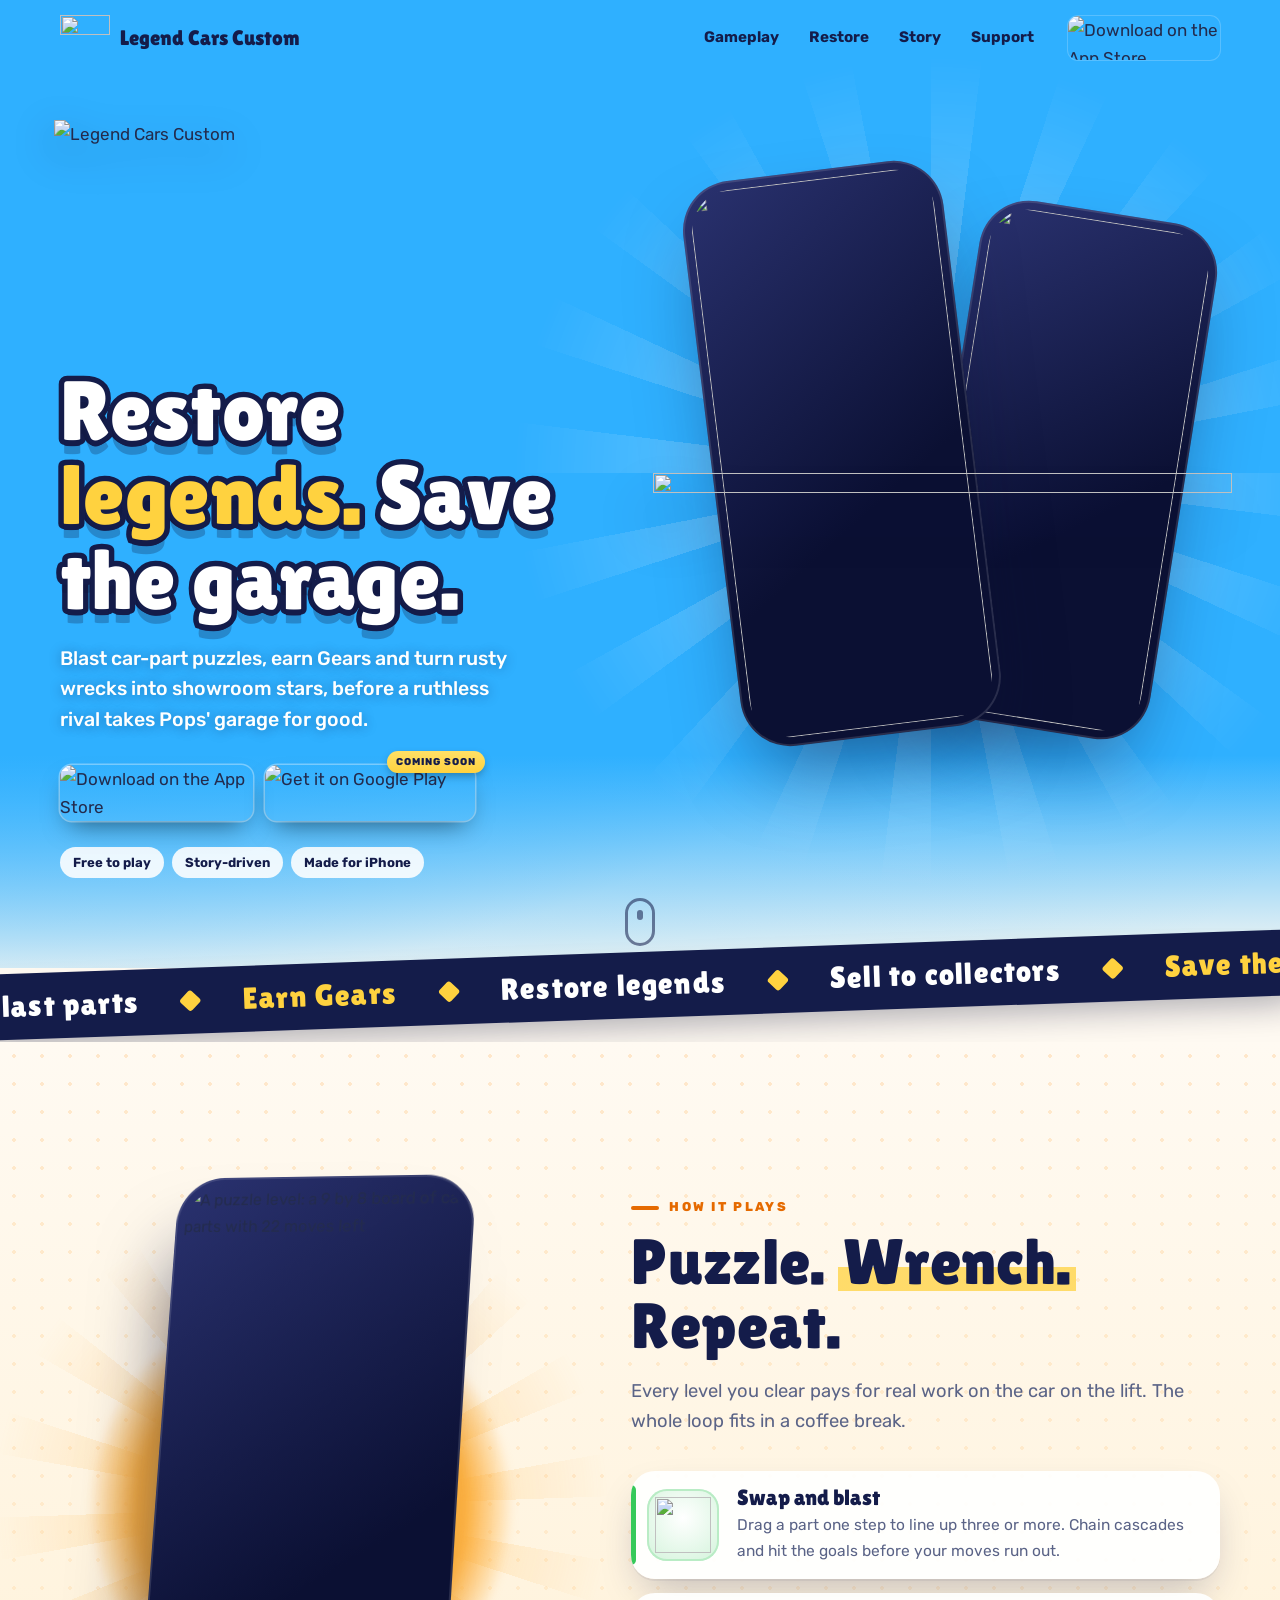
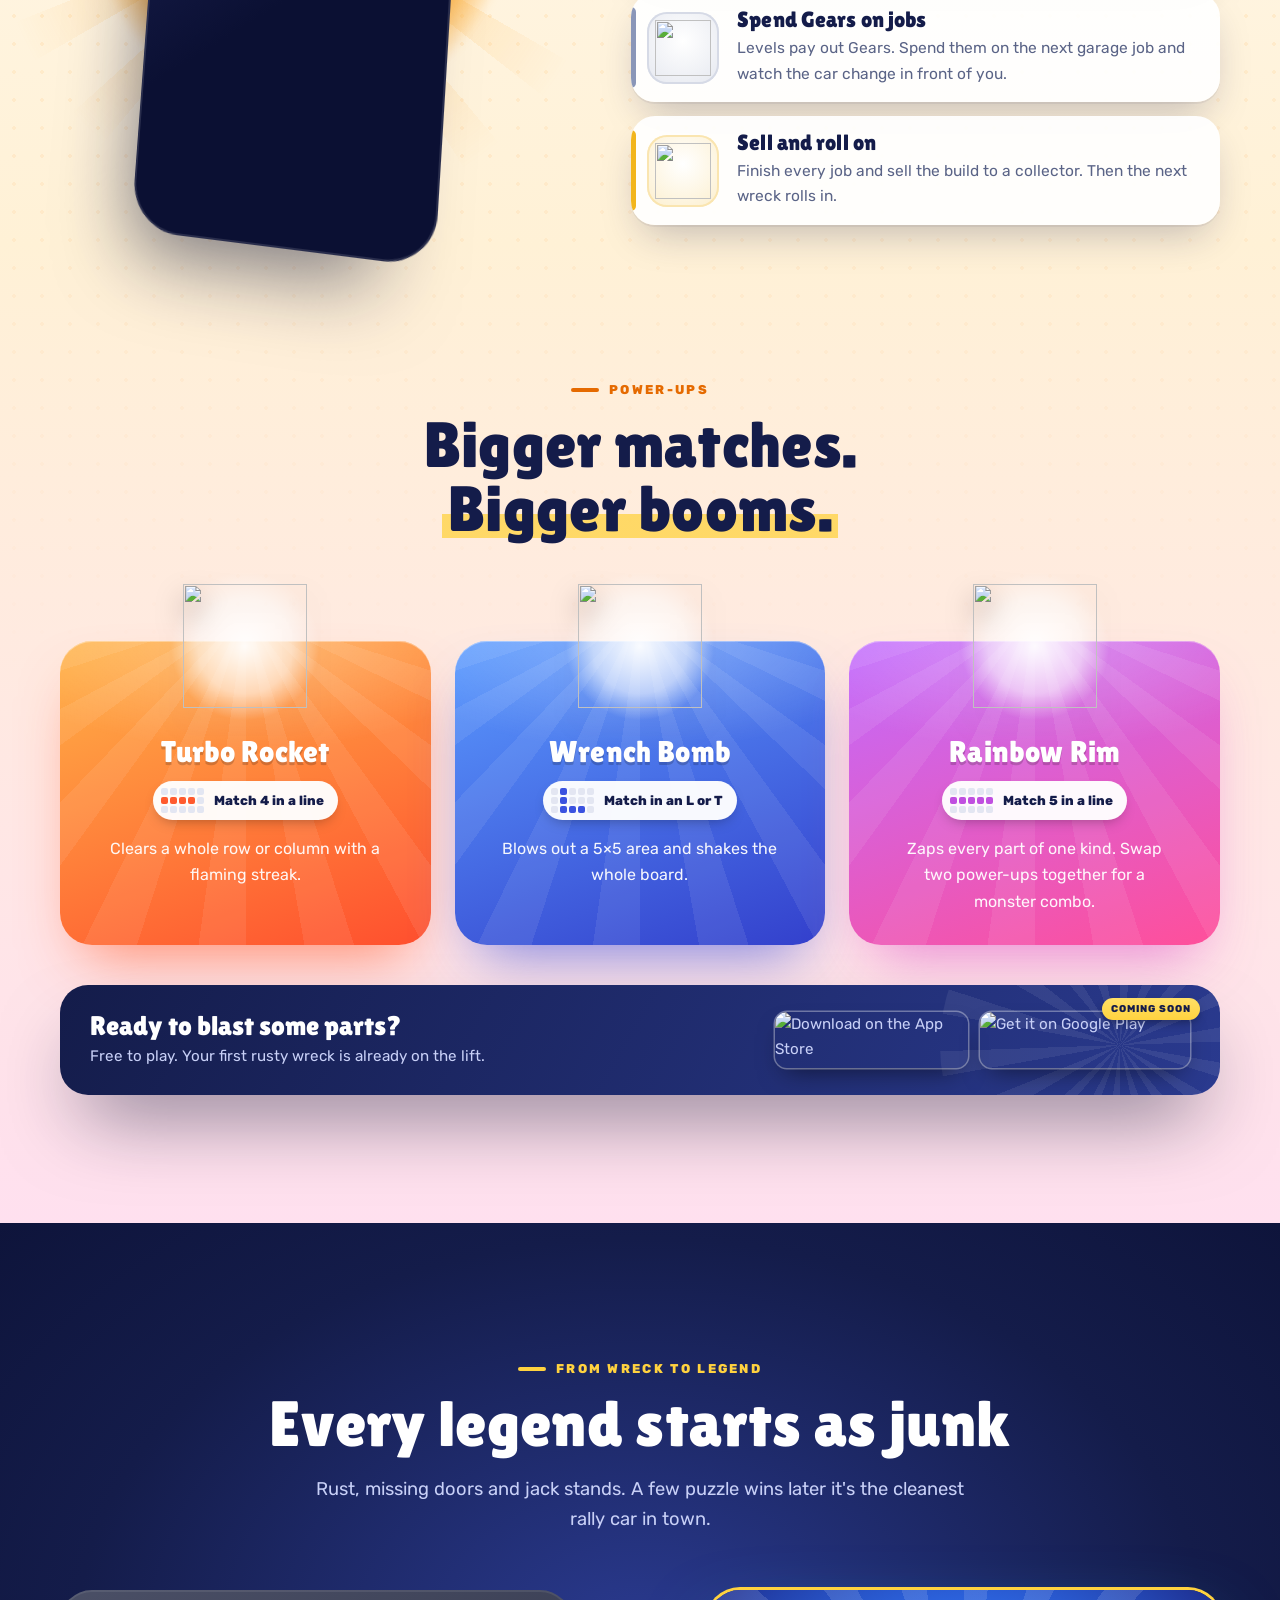
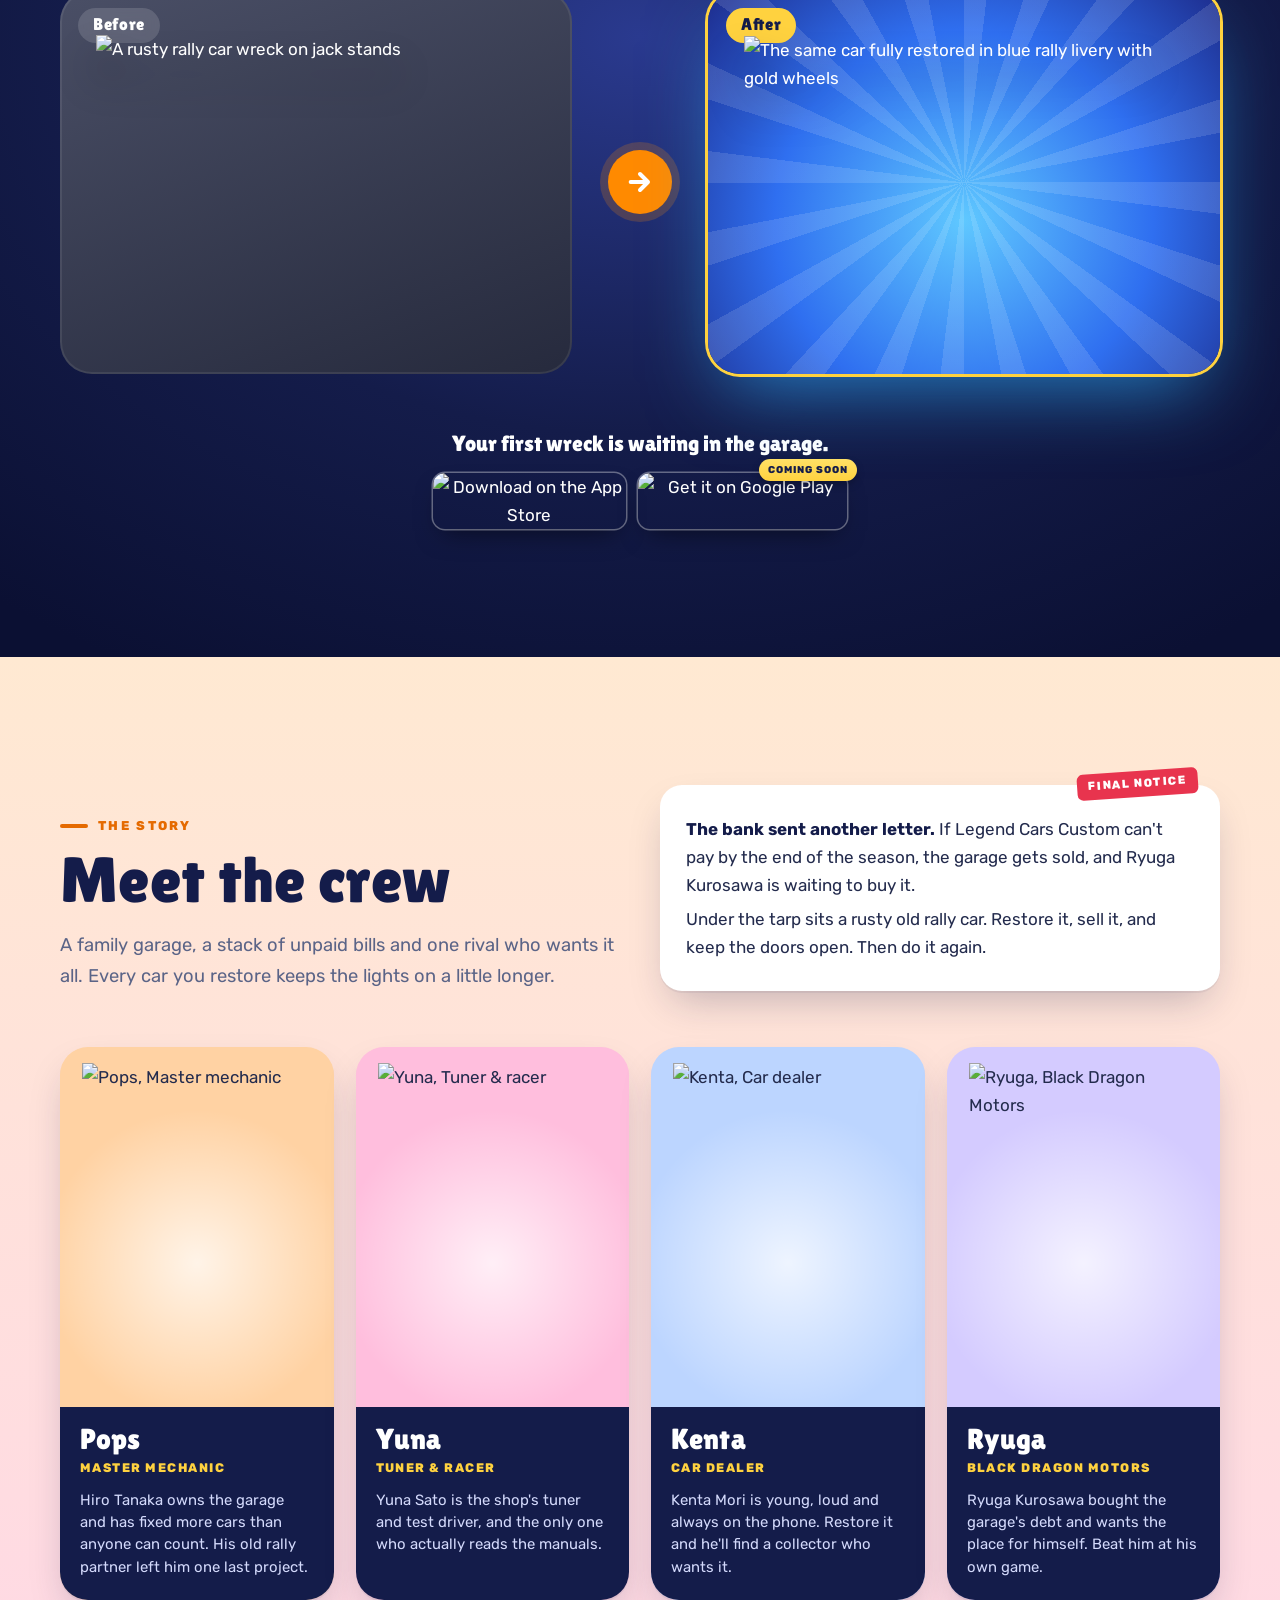
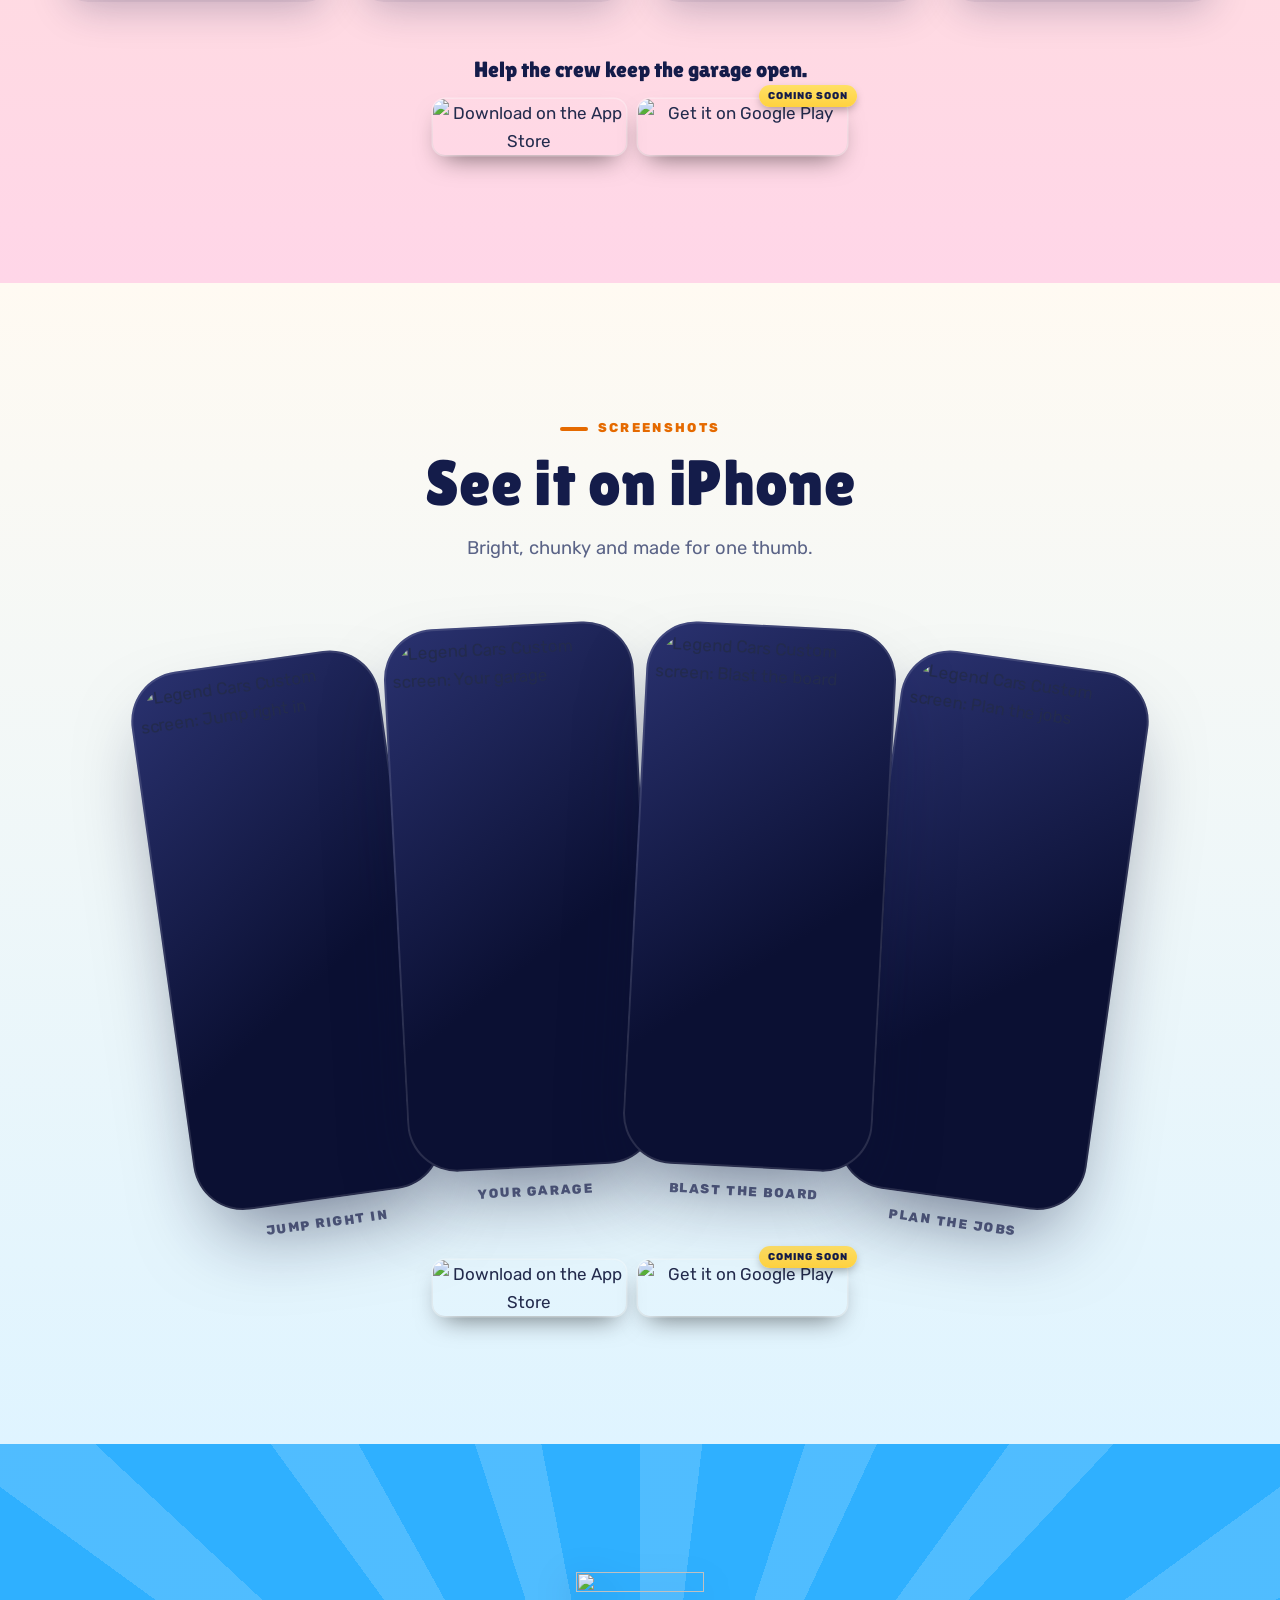
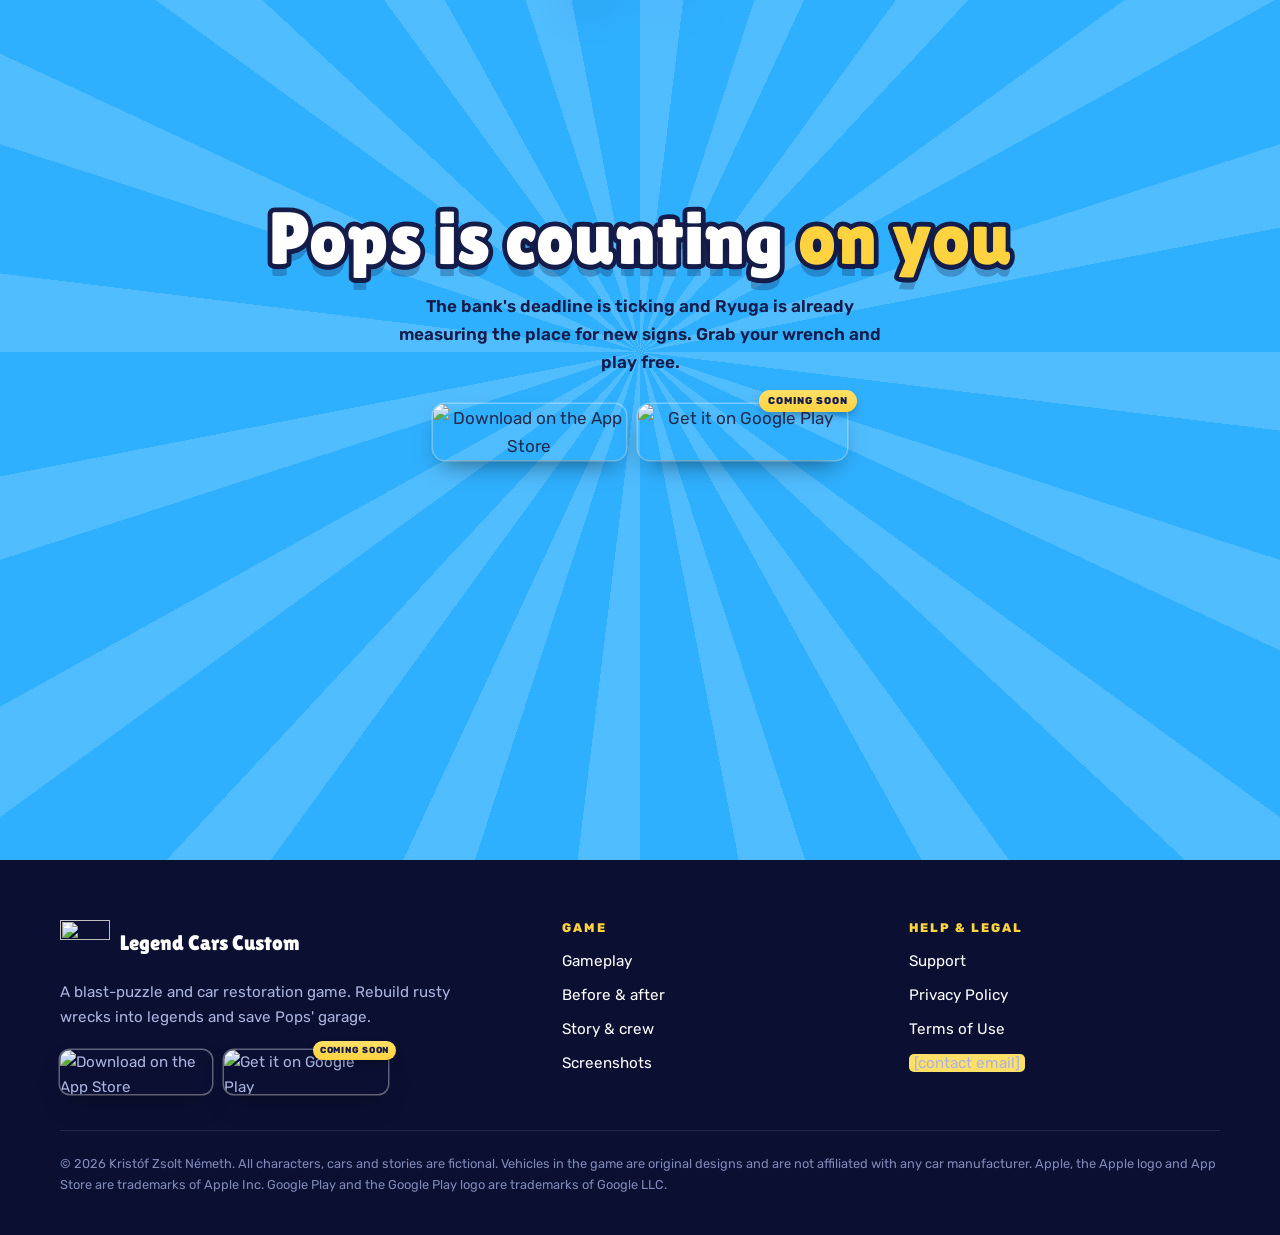
==== index.html @ 17a842de "Add files via upload first" ====
<!doctype html>
<html lang="en">
<head>
<meta charset="utf-8">
<meta name="viewport" content="width=device-width, initial-scale=1, viewport-fit=cover">
<title>Legend Cars Custom: Puzzle & Car Restoration Game</title>
<meta name="description" content="Blast car-part puzzles, restore rusty wrecks into legends and save Pops' garage. Free on iPhone.">
<link rel="canonical" href="https://legendcarscustom.com/">
<meta name="theme-color" content="#2fb0ff">
<meta property="og:type" content="website"><meta property="og:url" content="https://legendcarscustom.com/"><meta property="og:title" content="Legend Cars Custom: Puzzle & Car Restoration Game">
<meta property="og:description" content="Blast car-part puzzles, restore rusty wrecks into legends and save Pops' garage. Free on iPhone."><meta property="og:image" content="https://legendcarscustom.com/og-image.jpg">
<meta name="twitter:card" content="summary_large_image">
<meta name="apple-itunes-app" content="app-id=6824962786">
<link rel="icon" href="/favicon.ico" sizes="any"><link rel="icon" type="image/png" sizes="32x32" href="/favicon-32.png">
<link rel="apple-touch-icon" href="/apple-touch-icon.png"><link rel="manifest" href="/site.webmanifest">
<link rel="preconnect" href="https://fonts.googleapis.com"><link rel="preconnect" href="https://fonts.gstatic.com" crossorigin>
<link href="https://fonts.googleapis.com/css2?family=Lilita+One&family=Rubik:wght@400;500;700;800&display=swap" rel="stylesheet">
<link rel="stylesheet" href="/style.css">
<script>document.documentElement.classList.add('js')</script>
</head>
<body>
<header class="nav " id="nav"><div class="wrap">
<a class="brand" href="/" aria-label="Legend Cars Custom home"><img src="/assets/logo.webp" alt="" width="50" height="46"><span>Legend Cars Custom</span></a>
<nav aria-label="Main"><a href="/#play">Gameplay</a><a href="/#restore">Restore</a><a href="/#story">Story</a><a href="/support.html">Support</a></nav>
<span class="badge sm" aria-label="Download on the App Store"><img src="/assets/badge-appstore.webp" alt="Download on the App Store" width="579" height="168"></span>
</div></header>
<main>

<section class="hero" aria-labelledby="hero-title"><div class="bg" aria-hidden="true"></div><div class="wrap">
<div class="hero-copy">
<img class="hero-logo" src="/assets/logo.webp" alt="Legend Cars Custom" width="700" height="646">
<h1 id="hero-title" class="outline">Restore <em>legends.</em> Save the garage.</h1>
<p class="sub">Blast car-part puzzles, earn Gears and turn rusty wrecks into showroom stars, before a ruthless rival takes Pops' garage for good.</p>
<div class="badges "><span class="badge " aria-label="Download on the App Store"><img src="/assets/badge-appstore.webp" alt="Download on the App Store" width="579" height="168"></span><span class="badge soon " aria-label="Google Play, coming soon"><img src="/assets/badge-googleplay.webp" alt="Get it on Google Play" width="629" height="168"><b>Coming soon</b></span></div>
<div class="chips"><span>Free to play</span><span>Story-driven</span><span>Made for iPhone</span></div>
</div>
<div class="hero-visual" aria-hidden="true">
<div class="rays"></div>
<div class="phone ph-back"><img src="/assets/screen_garage.webp" alt="" width="640" height="1391"></div>
<div class="phone ph-front"><img src="/assets/screen_main_menu.webp" alt="" width="640" height="1391"></div>
<img class="float" src="/assets/special_rocket.webp" alt="" style="left:0;top:8%;animation-delay:-1s">
<img class="float" src="/assets/power_nos.webp" alt="" style="right:0;top:-2%;animation-delay:-2s">
<img class="float" src="/assets/special_rainbow.webp" alt="" style="right:2%;top:46%;width:74px;animation-delay:-3s">
<img class="hero-car" src="/assets/car1.webp" alt="" width="760" height="507">
</div>
</div><a class="scroll-cue" href="#play" aria-label="Scroll down"></a></section>

<div class="band-wrap" aria-hidden="true"><div class="band"><div class="track"><span>Blast parts</span><span>Earn Gears</span><span>Restore legends</span><span>Sell to collectors</span><span>Save the garage</span><span>Beat Ryuga</span><span>Blast parts</span><span>Earn Gears</span><span>Restore legends</span><span>Sell to collectors</span><span>Save the garage</span><span>Beat Ryuga</span></div></div></div>

<section id="play" class="play" aria-labelledby="play-title"><div class="wrap">
<div class="split">
<div class="visual rv"><div class="sun" aria-hidden="true"></div><div class="ring" aria-hidden="true"></div>
<div class="phone tilt"><img src="/assets/screen_puzzle.webp" alt="A puzzle level: a 9 by 8 board of car parts with 22 moves left" loading="lazy" width="640" height="1391"></div>
<img class="pc" src="/assets/piece_green.webp" alt="" style="left:2%;top:8%;--r:-14deg">
<img class="pc" src="/assets/piece_orange.webp" alt="" style="right:4%;top:4%;--r:18deg;animation-delay:-1.2s">
<img class="pc" src="/assets/piece_teal.webp" alt="" style="left:-2%;top:46%;--r:10deg;animation-delay:-2.1s">
<img class="pc" src="/assets/piece_purple.webp" alt="" style="right:-1%;top:40%;--r:-10deg;animation-delay:-.6s">
<img class="pc" src="/assets/piece_yellow.webp" alt="" style="left:6%;bottom:6%;--r:8deg;animation-delay:-1.7s">
<img class="pc" src="/assets/piece_red.webp" alt="" style="right:6%;bottom:10%;--r:-6deg;animation-delay:-2.6s">
</div>
<div>
<div class="rv"><span class="kicker">How it plays</span><h2 id="play-title">Puzzle. <span class="hl">Wrench.</span> Repeat.</h2>
<p class="lead">Every level you clear pays for real work on the car on the lift. The whole loop fits in a coffee break.</p></div>
<ol class="steps">
<li class="rv d1" style="--c:#36c95a"><span class="ico"><img src="/assets/piece_green.webp" alt=""></span><div><h3>Swap and blast</h3><p>Drag a part one step to line up three or more. Chain cascades and hit the goals before your moves run out.</p></div></li>
<li class="rv d2" style="--c:#8a96b8"><span class="ico"><img src="/assets/gears_3.webp" alt=""></span><div><h3>Spend Gears on jobs</h3><p>Levels pay out Gears. Spend them on the next garage job and watch the car change in front of you.</p></div></li>
<li class="rv d3" style="--c:#f2b51c"><span class="ico"><img src="/assets/coins_3.webp" alt=""></span><div><h3>Sell and roll on</h3><p>Finish every job and sell the build to a collector. Then the next wreck rolls in.</p></div></li>
</ol>
</div>
</div>
<div class="pw-head rv"><span class="kicker">Power-ups</span><h2>Bigger matches. <span class="hl">Bigger booms.</span></h2></div>
<div class="powers">
<article class="power p-rocket rv"><div class="pw-icon"><img src="/assets/special_rocket.webp" alt=""></div><h3>Turbo Rocket</h3><div class="rule"><span class="pat" aria-hidden="true"><i></i><i></i><i></i><i></i><i></i><i class=on></i><i class=on></i><i class=on></i><i class=on></i><i></i><i></i><i></i><i></i><i></i><i></i></span>Match 4 in a line</div><p>Clears a whole row or column with a flaming streak.</p></article>
<article class="power p-bomb rv d1"><div class="pw-icon"><img src="/assets/special_bomb.webp" alt=""></div><h3>Wrench Bomb</h3><div class="rule"><span class="pat" aria-hidden="true"><i></i><i class=on></i><i></i><i></i><i></i><i></i><i class=on></i><i></i><i></i><i></i><i></i><i class=on></i><i class=on></i><i class=on></i><i></i></span>Match in an L or T</div><p>Blows out a 5×5 area and shakes the whole board.</p></article>
<article class="power p-rain rv d2"><div class="pw-icon"><img src="/assets/special_rainbow.webp" alt=""></div><h3>Rainbow Rim</h3><div class="rule"><span class="pat" aria-hidden="true"><i></i><i></i><i></i><i></i><i></i><i class=on></i><i class=on></i><i class=on></i><i class=on></i><i class=on></i><i></i><i></i><i></i><i></i><i></i></span>Match 5 in a line</div><p>Zaps every part of one kind. Swap two power-ups together for a monster combo.</p></article>
</div>
<div class="get-strip rv"><div><b>Ready to blast some parts?</b><span>Free to play. Your first rusty wreck is already on the lift.</span></div><div class="badges "><span class="badge " aria-label="Download on the App Store"><img src="/assets/badge-appstore.webp" alt="Download on the App Store" width="579" height="168"></span><span class="badge soon " aria-label="Google Play, coming soon"><img src="/assets/badge-googleplay.webp" alt="Get it on Google Play" width="629" height="168"><b>Coming soon</b></span></div></div>
</div></section>

<section id="restore" class="ba" aria-labelledby="restore-title"><div class="wrap">
<div class="head rv"><span class="kicker">From wreck to legend</span><h2 id="restore-title">Every legend starts as junk</h2>
<p class="lead">Rust, missing doors and jack stands. A few puzzle wins later it's the cleanest rally car in town.</p></div>
<div class="ba-grid">
<figure class="ba-card before rv"><span class="ba-tag">Before</span><img src="/assets/kaze_1.webp" alt="A rusty rally car wreck on jack stands" width="1024" height="683" loading="lazy"></figure>
<div class="ba-arrow rv d1" aria-hidden="true"><svg viewBox="0 0 24 24"><path d="M5 12h12m-5-6 6 6-6 6" fill="none" stroke="currentColor" stroke-width="3" stroke-linecap="round" stroke-linejoin="round"/></svg></div>
<figure class="ba-card after rv d2"><span class="ba-tag">After</span><img src="/assets/kaze_6.webp" alt="The same car fully restored in blue rally livery with gold wheels" width="1100" height="733" loading="lazy"></figure>
</div>
<div class="inline-get rv"><p>Your first wreck is waiting in the garage.</p><div class="badges center"><span class="badge " aria-label="Download on the App Store"><img src="/assets/badge-appstore.webp" alt="Download on the App Store" width="579" height="168"></span><span class="badge soon " aria-label="Google Play, coming soon"><img src="/assets/badge-googleplay.webp" alt="Get it on Google Play" width="629" height="168"><b>Coming soon</b></span></div></div>
</div></section>

<section id="story" class="story" aria-labelledby="story-title"><div class="wrap">
<div class="intro">
<div class="rv"><span class="kicker">The story</span><h2 id="story-title">Meet the crew</h2>
<p class="lead">A family garage, a stack of unpaid bills and one rival who wants it all. Every car you restore keeps the lights on a little longer.</p></div>
<div class="letter rv d1"><p><b>The bank sent another letter.</b> If Legend Cars Custom can't pay by the end of the season, the garage gets sold, and Ryuga Kurosawa is waiting to buy it.</p>
<p>Under the tarp sits a rusty old rally car. Restore it, sell it, and keep the doors open. Then do it again.</p></div>
</div>
<div class="cast"><article class="card rv d0" style="--tint:#ffd2a3"><div class="art"><img src="/assets/pops.webp" alt="Pops, Master mechanic" loading="lazy" width="560" height="840"></div><div class="who"><h3>Pops</h3><div class="role">Master mechanic</div><p>Hiro Tanaka owns the garage and has fixed more cars than anyone can count. His old rally partner left him one last project.</p></div></article><article class="card rv d1" style="--tint:#ffbedd"><div class="art"><img src="/assets/yuna.webp" alt="Yuna, Tuner &amp; racer" loading="lazy" width="560" height="840"></div><div class="who"><h3>Yuna</h3><div class="role">Tuner &amp; racer</div><p>Yuna Sato is the shop's tuner and test driver, and the only one who actually reads the manuals.</p></div></article><article class="card rv d2" style="--tint:#bcd5ff"><div class="art"><img src="/assets/kenta.webp" alt="Kenta, Car dealer" loading="lazy" width="560" height="840"></div><div class="who"><h3>Kenta</h3><div class="role">Car dealer</div><p>Kenta Mori is young, loud and always on the phone. Restore it and he'll find a collector who wants it.</p></div></article><article class="card rv d3" style="--tint:#d4cbff"><div class="art"><img src="/assets/ryuga.webp" alt="Ryuga, Black Dragon Motors" loading="lazy" width="560" height="840"></div><div class="who"><h3>Ryuga</h3><div class="role">Black Dragon Motors</div><p>Ryuga Kurosawa bought the garage's debt and wants the place for himself. Beat him at his own game.</p></div></article></div>
<div class="inline-get rv"><p>Help the crew keep the garage open.</p><div class="badges center"><span class="badge " aria-label="Download on the App Store"><img src="/assets/badge-appstore.webp" alt="Download on the App Store" width="579" height="168"></span><span class="badge soon " aria-label="Google Play, coming soon"><img src="/assets/badge-googleplay.webp" alt="Get it on Google Play" width="629" height="168"><b>Coming soon</b></span></div></div>
</div></section>

<section id="screens" class="screens" aria-labelledby="screens-title"><div class="wrap">
<div class="head rv"><span class="kicker">Screenshots</span><h2 id="screens-title">See it on iPhone</h2>
<p class="lead">Bright, chunky and made for one thumb.</p></div>
<div class="fan"><figure><div class="phone"><img src="/assets/screen_main_menu.webp" alt="Legend Cars Custom screen: Jump right in" loading="lazy" width="640" height="1391"></div><figcaption>Jump right in</figcaption></figure><figure><div class="phone"><img src="/assets/screen_garage.webp" alt="Legend Cars Custom screen: Your garage" loading="lazy" width="640" height="1391"></div><figcaption>Your garage</figcaption></figure><figure><div class="phone"><img src="/assets/screen_puzzle.webp" alt="Legend Cars Custom screen: Blast the board" loading="lazy" width="640" height="1391"></div><figcaption>Blast the board</figcaption></figure><figure><div class="phone"><img src="/assets/screen_car_jobs.webp" alt="Legend Cars Custom screen: Plan the jobs" loading="lazy" width="640" height="1391"></div><figcaption>Plan the jobs</figcaption></figure></div>
<div class="inline-get rv"><div class="badges center"><span class="badge " aria-label="Download on the App Store"><img src="/assets/badge-appstore.webp" alt="Download on the App Store" width="579" height="168"></span><span class="badge soon " aria-label="Google Play, coming soon"><img src="/assets/badge-googleplay.webp" alt="Get it on Google Play" width="629" height="168"><b>Coming soon</b></span></div></div>
</div></section>

<section class="cta" aria-labelledby="cta-title"><div class="wrap">
<img class="logo rv" src="/assets/logo.webp" alt="" width="700" height="646" loading="lazy">
<h2 id="cta-title" class="outline rv">Pops is counting <em>on you</em></h2>
<p class="rv">The bank's deadline is ticking and Ryuga is already measuring the place for new signs. Grab your wrench and play free.</p>
<div class="rv"><div class="badges "><span class="badge " aria-label="Download on the App Store"><img src="/assets/badge-appstore.webp" alt="Download on the App Store" width="579" height="168"></span><span class="badge soon " aria-label="Google Play, coming soon"><img src="/assets/badge-googleplay.webp" alt="Get it on Google Play" width="629" height="168"><b>Coming soon</b></span></div></div>
<div class="chars"><img src="/assets/yuna.webp" alt="" loading="lazy"><img src="/assets/pops.webp" alt="" loading="lazy"><img src="/assets/kenta.webp" alt="" loading="lazy"></div>
</div></section>


</main>
<footer><div class="wrap">
<div><a class="brand" href="/"><img src="/assets/logo.webp" alt="" width="50" height="46">Legend Cars Custom</a>
<p style="margin:14px 0 0;max-width:40ch">A blast-puzzle and car restoration game. Rebuild rusty wrecks into legends and save Pops' garage.</p>
<div class="badges "><span class="badge sm" aria-label="Download on the App Store"><img src="/assets/badge-appstore.webp" alt="Download on the App Store" width="579" height="168"></span><span class="badge soon sm" aria-label="Google Play, coming soon"><img src="/assets/badge-googleplay.webp" alt="Get it on Google Play" width="629" height="168"><b>Coming soon</b></span></div></div>
<div><h4>Game</h4><ul><li><a href="/#play">Gameplay</a></li><li><a href="/#restore">Before &amp; after</a></li><li><a href="/#story">Story &amp; crew</a></li><li><a href="/#screens">Screenshots</a></li></ul></div>
<div><h4>Help &amp; legal</h4><ul><li><a href="/support.html">Support</a></li><li><a href="/privacy.html">Privacy Policy</a></li><li><a href="/terms.html">Terms of Use</a></li><li><span class="ph">[contact email]</span></li></ul></div>
<p class="fine">© 2026 Kristóf Zsolt Németh. All characters, cars and stories are fictional. Vehicles in the game are original designs and are not affiliated with any car manufacturer. Apple, the Apple logo and App Store are trademarks of Apple Inc. Google Play and the Google Play logo are trademarks of Google LLC.</p>
</div></footer>
<script>
(function(){
  var nav=document.getElementById('nav');
  if(!nav.classList.contains('always')){var f=function(){nav.classList.toggle('solid',scrollY>40)};addEventListener('scroll',f,{passive:true});f();}
  var els=document.querySelectorAll('.rv');
  if(!('IntersectionObserver' in window)){els.forEach(function(e){e.classList.add('in')});return;}
  var io=new IntersectionObserver(function(es){es.forEach(function(e){if(e.isIntersecting){e.target.classList.add('in');io.unobserve(e.target);}})},{rootMargin:'0px 0px -8% 0px'});
  els.forEach(function(e){io.observe(e)});
})();
</script>
</body>
</html>
---- style.css ----
/* Legend Cars Custom — bright arcade garage, polished. Single light look by design. */
:root{
  --sky:#2fb0ff; --sky-d:#1386e0; --sun:#ffd23f; --orange:#ff8a00; --orange-d:#e56a00;
  --navy:#141c4a; --navy-2:#1f2a66; --night:#0b1033; --paper:#fffaf2; --cream:#fff3df;
  --pink:#ff5fa8; --violet:#7b5cff;
  --ink:#232b4d; --muted:#5b6487; --line:#f0dcbc;
  --display:"Lilita One","Arial Rounded MT Bold",system-ui,sans-serif;
  --body:"Rubik",system-ui,-apple-system,"Segoe UI",Roboto,sans-serif;
  --r:28px;
  --shadow:0 2px 0 rgba(20,28,74,.06),0 18px 40px -12px rgba(20,28,74,.28);
  --shadow-lg:0 40px 80px -24px rgba(11,16,51,.55);
  color-scheme:light;
}
*{box-sizing:border-box}
html{scroll-behavior:smooth;scroll-padding-top:80px}
html,body{overflow-x:clip}
body{margin:0;background:var(--paper);color:var(--ink);font:17px/1.65 var(--body);-webkit-font-smoothing:antialiased;overflow-x:hidden}
img{max-width:100%;height:auto;display:block}
a{color:var(--orange-d)}
a:focus-visible,button:focus-visible{outline:3px solid var(--sun);outline-offset:3px;border-radius:10px}
.wrap{max-width:1200px;margin:0 auto;padding-left:max(20px,env(safe-area-inset-left,0px));padding-right:max(20px,env(safe-area-inset-right,0px))}
h1,h2,h3{font-family:var(--display);font-weight:400;color:var(--navy);line-height:1;letter-spacing:.005em;text-wrap:balance;margin:0}
h2{font-size:clamp(2.4rem,5.2vw,4rem)}
h3{font-size:1.5rem}
p{text-wrap:pretty}
.kicker{display:inline-flex;align-items:center;gap:10px;font:800 .8rem/1 var(--body);letter-spacing:.18em;text-transform:uppercase;color:var(--orange-d);margin-bottom:16px}
.kicker::before{content:"";width:28px;height:4px;border-radius:4px;background:currentColor}
.lead{font-size:1.15rem;color:var(--muted);max-width:56ch;margin:18px 0 0}
.outline{color:#fff;-webkit-text-stroke:.13em var(--navy);paint-order:stroke fill;text-shadow:0 .07em 0 var(--navy),0 .16em 0 rgba(11,16,51,.25)}
.outline em{font-style:normal;color:var(--sun)}
section{position:relative;padding-block:clamp(80px,10vw,130px)}

/* reveal on scroll (only when JS is on) */
.js .rv{opacity:0;transform:translateY(28px);transition:opacity .7s ease,transform .7s cubic-bezier(.2,.7,.2,1)}
.js .rv.in{opacity:1;transform:none}
.js .rv.d1{transition-delay:.1s}.js .rv.d2{transition-delay:.2s}.js .rv.d3{transition-delay:.3s}

/* store badges */
.badges{display:flex;flex-wrap:wrap;gap:12px;align-items:center}
.badges.center{justify-content:center}
.badge{position:relative;display:block;height:56px;border-radius:12px;overflow:visible;transition:transform .2s ease,box-shadow .2s ease;box-shadow:0 0 0 1.5px rgba(255,255,255,.35),0 12px 26px -10px rgba(0,0,0,.55)}
.badge img{height:100%;width:auto;border-radius:12px}
.badge:hover{transform:translateY(-3px);box-shadow:0 0 0 1.5px rgba(255,255,255,.5),0 18px 32px -12px rgba(0,0,0,.6)}
.badge.soon{cursor:default}
.badge.soon:hover{transform:none}
.badge.soon b{position:absolute;top:-14px;right:-10px;background:linear-gradient(180deg,#ffe066,var(--sun));color:var(--navy);font:800 .62rem/1 var(--body);letter-spacing:.1em;text-transform:uppercase;padding:6px 9px;border-radius:999px;box-shadow:0 4px 10px -2px rgba(0,0,0,.35);white-space:nowrap}
.badge.sm{height:44px;border-radius:10px}.badge.sm img{border-radius:10px}
.badge.sm.soon b{top:-9px;right:-8px;font-size:.55rem;padding:5px 7px}
.badge.xs{height:40px;border-radius:9px;box-shadow:0 0 0 1px rgba(255,255,255,.25)}.badge.xs img{border-radius:9px}
.badge.xs.soon b{top:-8px;right:-6px;font-size:.52rem;padding:4px 6px}
.btn:hover{transform:translateY(-2px);box-shadow:0 8px 0 var(--navy)}

/* nav */
.nav{position:fixed;inset:0 0 auto;z-index:50;padding-top:env(safe-area-inset-top,0px);transition:background .3s ease,box-shadow .3s ease}
.nav .wrap{display:flex;align-items:center;gap:20px;min-height:76px}
.nav.solid,.nav.always{background:rgba(255,250,242,.92);backdrop-filter:saturate(1.5) blur(14px);-webkit-backdrop-filter:saturate(1.5) blur(14px);box-shadow:0 1px 0 rgba(20,28,74,.08),0 10px 30px -18px rgba(20,28,74,.4)}
.brand{display:flex;align-items:center;gap:10px;text-decoration:none;color:var(--navy);font:400 1.3rem var(--display);white-space:nowrap}
.brand img{width:50px}
.nav nav{margin-left:auto;display:flex;gap:2px}
.nav nav a{color:var(--navy);text-decoration:none;font-weight:700;font-size:.95rem;padding:9px 14px;border-radius:999px;transition:background .15s}
.nav nav a:hover{background:rgba(255,255,255,.75)}
.nav .badge{box-shadow:0 0 0 1px rgba(255,255,255,.2)}
@media (max-width:900px){.nav nav{display:none}.nav .badge{margin-left:auto}}
@media (max-width:480px){.nav .brand span{display:none}}

/* hero */
.hero{min-height:min(100svh,940px);display:flex;align-items:center;overflow:hidden;padding:120px 0 90px;background:var(--sky)}
.hero .bg{position:absolute;inset:0;background:url(assets/street.webp) center 70%/cover no-repeat;transform:scale(1.06)}
.hero::before{content:"";position:absolute;inset:0;z-index:1;background:
  radial-gradient(120% 90% at 0% 40%,rgba(47,176,255,.96) 0%,rgba(47,176,255,.78) 38%,rgba(47,176,255,.15) 70%,rgba(47,176,255,0) 100%),
  linear-gradient(180deg,rgba(255,250,242,0) 78%,var(--paper) 100%)}
.hero .wrap{position:relative;z-index:2;display:grid;grid-template-columns:minmax(0,1fr) minmax(0,1.05fr);gap:30px;align-items:center;width:100%}
.hero-copy{max-width:560px}
.hero-logo{width:min(250px,60%);margin:0 0 18px -6px;filter:drop-shadow(0 14px 20px rgba(11,16,51,.35))}
.hero h1{font-size:clamp(3.1rem,6.6vw,5.5rem)}
.hero p.sub{font-size:1.22rem;line-height:1.55;color:#fff;font-weight:500;max-width:36ch;margin:22px 0 30px;text-shadow:0 1px 12px rgba(11,16,51,.35)}
.chips{display:flex;flex-wrap:wrap;gap:8px;margin-top:26px}
.chips span{font:700 .82rem/1 var(--body);color:var(--navy);background:rgba(255,255,255,.88);padding:9px 13px;border-radius:999px}
.hero-visual{position:relative;height:640px}
.rays{position:absolute;left:50%;top:46%;width:900px;height:900px;margin:-450px 0 0 -450px;border-radius:50%;background:repeating-conic-gradient(rgba(255,255,255,.22) 0 7deg,rgba(255,255,255,0) 7deg 18deg);-webkit-mask:radial-gradient(circle,#000 0,#000 30%,transparent 66%);mask:radial-gradient(circle,#000 0,#000 30%,transparent 66%);animation:spin 80s linear infinite}
@keyframes spin{to{transform:rotate(360deg)}}
.phone{position:relative;aspect-ratio:640/1391;padding:9px;border-radius:50px;background:linear-gradient(145deg,#2a3270,#0b1033 60%);box-shadow:inset 0 0 0 2px rgba(255,255,255,.12),var(--shadow-lg)}
.phone img{width:100%;height:100%;object-fit:cover;border-radius:41px}
.hero .phone{position:absolute}
.hero .ph-back{width:240px;right:6%;top:30px;transform:rotate(9deg)}
.hero .ph-front{width:262px;left:12%;top:-10px;transform:rotate(-7deg)}
.hero .hero-car{position:absolute;left:2%;bottom:-40px;width:100%;max-width:none;filter:drop-shadow(0 34px 28px rgba(11,16,51,.45));animation:bob 5s ease-in-out infinite}
.float{position:absolute;width:92px;filter:drop-shadow(0 12px 12px rgba(11,16,51,.35));animation:bob 4s ease-in-out infinite;z-index:3}
@keyframes bob{50%{transform:translateY(-12px)}}
.scroll-cue{position:absolute;z-index:3;left:50%;bottom:22px;width:30px;height:48px;margin-left:-15px;border:3px solid var(--navy);border-radius:20px;opacity:.55}
.scroll-cue::after{content:"";position:absolute;left:50%;top:9px;width:6px;height:10px;margin-left:-3px;border-radius:3px;background:var(--navy);animation:cue 1.8s ease-in-out infinite}
@keyframes cue{60%{transform:translateY(12px);opacity:0}}
@media (max-width:900px){
  .hero{padding:104px 0 60px;min-height:0}
  .hero::before{background:linear-gradient(180deg,rgba(47,176,255,.95) 0%,rgba(47,176,255,.7) 50%,rgba(47,176,255,.2) 80%,var(--paper) 100%)}
  .hero .wrap{grid-template-columns:minmax(0,1fr);text-align:center}
  .hero-copy{margin:0 auto}
  .hero-logo{margin:0 auto 14px}
  .hero p.sub{margin-inline:auto}
  .hero .badges,.chips{justify-content:center}
  .hero-visual{height:470px;max-width:460px;width:100%;margin:10px auto 0}
  .hero .ph-back{width:180px;right:6%}.hero .ph-front{width:196px;left:10%}
  .rays{width:640px;height:640px;margin:-320px 0 0 -320px}
  .float{width:64px}
  .scroll-cue{display:none}
}

/* marquee band */
.band-wrap{position:relative;z-index:4;overflow:hidden;margin-top:-40px;padding:24px 0}
.band{background:var(--navy);transform:rotate(-2deg);margin:0 -40px;padding:18px 0;overflow:hidden;box-shadow:0 18px 40px -20px rgba(11,16,51,.6)}
.band .track{display:flex;width:max-content;animation:marquee 32s linear infinite}
.band span{font:400 clamp(1.3rem,2.4vw,1.9rem)/1 var(--display);color:#fff;letter-spacing:.04em;padding:0 22px;white-space:nowrap;display:flex;align-items:center;gap:44px}
.band span::after{content:"";width:16px;height:16px;background:var(--sun);transform:rotate(45deg);border-radius:3px}
.band span:nth-child(3n+2){color:var(--sun)}
@keyframes marquee{to{transform:translateX(-50%)}}

/* split feature */
.split{display:grid;grid-template-columns:minmax(0,.9fr) minmax(0,1.1fr);gap:clamp(40px,7vw,100px);align-items:center}
.split.flip{grid-template-columns:minmax(0,1.1fr) minmax(0,.9fr)}
.split.flip .visual{order:2}
.visual{position:relative;display:grid;place-items:center}
.visual .blob{position:absolute;width:min(420px,92%);aspect-ratio:1;border-radius:46% 54% 42% 58%/52% 44% 56% 48%;z-index:0}
.visual .phone{width:min(320px,78%);z-index:1}
.visual .tag{position:absolute;z-index:2;display:flex;align-items:center;gap:10px;background:#fff;border-radius:18px;padding:10px 14px 10px 10px;box-shadow:var(--shadow);font:800 .9rem/1.15 var(--body);color:var(--navy)}
.visual .tag img{width:46px;height:46px;object-fit:contain}
.visual .tag small{display:block;font-weight:500;color:var(--muted);font-size:.78rem}

@media (max-width:900px){.split,.split.flip{grid-template-columns:minmax(0,1fr)}.split.flip .visual{order:0}.visual .phone{width:min(260px,70%)}}


/* before / after */
.ba{background:radial-gradient(80% 70% at 50% 40%,#2a3a8f 0%,var(--navy) 55%,var(--night) 100%);color:#fff;overflow:hidden}
.ba h2{color:#fff}.ba .kicker{color:var(--sun)}
.ba .head{text-align:center;max-width:760px;margin:0 auto}
.ba .lead{color:#c8d0f7;margin-inline:auto}
.ba-grid{display:grid;grid-template-columns:minmax(0,1fr) auto minmax(0,1fr);gap:clamp(14px,3vw,36px);align-items:center;margin-top:56px}
.ba-card{position:relative;margin:0;border-radius:32px;aspect-ratio:4/3;display:grid;place-items:center;padding:7%;overflow:hidden;isolation:isolate}
.ba-card img{width:100%;filter:drop-shadow(0 24px 20px rgba(0,0,0,.45));transition:transform .5s cubic-bezier(.2,.7,.2,1)}
.ba-card:hover img{transform:scale(1.04) rotate(-1deg)}
.ba-card.before{background:linear-gradient(160deg,#4a4f66,#262a3d);box-shadow:inset 0 0 0 2px rgba(255,255,255,.08)}
.ba-card.before img{filter:drop-shadow(0 24px 20px rgba(0,0,0,.45)) saturate(.85)}
.ba-card.after{background:radial-gradient(circle at 50% 60%,#5fc8ff 0%,#2f6ff0 55%,#1d2b8a 100%);box-shadow:0 0 0 3px var(--sun),0 30px 80px -20px rgba(47,176,255,.7)}
.ba-card.after::before{content:"";position:absolute;inset:-40%;z-index:-1;background:repeating-conic-gradient(rgba(255,255,255,.12) 0 7deg,transparent 7deg 18deg);animation:spin 60s linear infinite}
.ba-tag{position:absolute;top:18px;left:18px;font:400 1.05rem/1 var(--display);letter-spacing:.04em;padding:9px 15px;border-radius:999px;background:rgba(255,255,255,.14);color:#fff;backdrop-filter:blur(6px)}
.after .ba-tag{background:var(--sun);color:var(--navy)}
.ba-arrow{width:64px;height:64px;border-radius:50%;display:grid;place-items:center;background:var(--orange);color:#fff;box-shadow:0 0 0 8px rgba(255,138,0,.2)}
.ba-arrow svg{width:32px;height:32px}
@media (max-width:820px){.ba-grid{grid-template-columns:minmax(0,1fr)}.ba-arrow{margin:-6px auto;transform:rotate(90deg);width:52px;height:52px}}

/* download prompts */
.inline-get{display:grid;justify-items:center;gap:16px;margin-top:56px;text-align:center}
.inline-get p{margin:0;font:400 1.4rem/1.2 var(--display);color:var(--navy)}
.ba .inline-get p{color:#fff}
.get-strip{display:flex;flex-wrap:wrap;align-items:center;justify-content:space-between;gap:20px 30px;margin-top:40px;padding:26px 30px;border-radius:var(--r);background:linear-gradient(120deg,var(--navy),#2a3a8f);color:#fff;box-shadow:var(--shadow-lg);position:relative;overflow:hidden}
.get-strip::before{content:"";position:absolute;right:-80px;top:-120px;width:360px;height:360px;background:repeating-conic-gradient(rgba(255,255,255,.07) 0 8deg,transparent 8deg 20deg);border-radius:50%}
.get-strip b{display:block;font:400 1.7rem/1.1 var(--display)}
.get-strip span{color:#c8d0f7;font-size:.95rem}
.get-strip .badges{position:relative}
@media (max-width:700px){.get-strip{justify-content:center;text-align:center}}


/* story & crew */
.story{background:linear-gradient(180deg,#ffe9d2 0%,#ffd6e8 100%);overflow:hidden}
.story .intro{display:grid;grid-template-columns:minmax(0,1fr) minmax(0,1fr);gap:40px;align-items:end;margin-bottom:56px}
.letter{background:#fff;border-radius:22px;padding:24px 26px;box-shadow:var(--shadow);transform:rotate(1.5deg);position:relative}
.letter::before{content:"FINAL NOTICE";position:absolute;top:-14px;right:22px;background:#e8344e;color:#fff;font:800 .72rem/1 var(--body);letter-spacing:.14em;padding:7px 11px;border-radius:6px;transform:rotate(-4deg)}
.letter p{margin:.35em 0;color:var(--ink)}
.letter b{color:var(--navy)}
.cast{display:grid;grid-template-columns:repeat(4,minmax(0,1fr));gap:22px}
.card{position:relative;border-radius:var(--r);overflow:hidden;background:var(--tint);box-shadow:var(--shadow);display:flex;flex-direction:column;transition:transform .25s ease,box-shadow .25s ease;isolation:isolate}
.card::before{content:"";position:absolute;inset:0 0 auto;height:360px;z-index:-1;background:radial-gradient(circle at 50% 60%,rgba(255,255,255,.75),rgba(255,255,255,0) 60%)}
.card:hover{transform:translateY(-8px);box-shadow:var(--shadow-lg)}
.card .art{height:360px;display:flex;align-items:flex-end;justify-content:center;padding-top:16px}
.card .art img{height:100%!important;width:auto;object-fit:contain;object-position:bottom;transition:transform .35s ease}
.card:hover .art img{transform:scale(1.04)}
.card .who{background:var(--navy);color:#fff;padding:18px 20px 22px;flex:1}
.card .who h3{color:#fff;font-size:1.8rem}
.card .who .role{color:var(--sun);font-weight:800;font-size:.78rem;letter-spacing:.12em;text-transform:uppercase;margin-top:4px}
.card .who p{margin:10px 0 0;font-size:.93rem;color:#d3d9fb;line-height:1.5}
@media (max-width:1000px){.cast{grid-template-columns:repeat(2,minmax(0,1fr))}.story .intro{grid-template-columns:minmax(0,1fr)}}
@media (max-width:540px){.cast{grid-template-columns:minmax(0,1fr)}.card .art{height:310px}}

/* screens */
.screens{background:linear-gradient(180deg,var(--paper),#dff4ff);overflow:hidden}
.screens .head{text-align:center;max-width:720px;margin:0 auto}
.screens .lead{margin-inline:auto}
.fan{display:flex;justify-content:center;align-items:flex-end;gap:0;margin-top:56px;padding-bottom:10px}
.fan figure{margin:0 -6px;width:250px;flex:none;transition:transform .35s ease}
.fan figure:nth-child(1){transform:rotate(-8deg) translateY(40px)}
.fan figure:nth-child(2){transform:rotate(-3deg) translateY(6px);z-index:2}
.fan figure:nth-child(3){transform:rotate(3deg) translateY(6px);z-index:2}
.fan figure:nth-child(4){transform:rotate(8deg) translateY(40px)}
.fan figure:hover{transform:translateY(-14px) rotate(0);z-index:5}
.fan figcaption{text-align:center;font:800 .82rem var(--body);letter-spacing:.12em;text-transform:uppercase;color:var(--muted);margin-top:16px}
@media (max-width:1000px){
  .fan{justify-content:flex-start;overflow-x:auto;scroll-snap-type:x mandatory;gap:18px;padding:10px 20px 30px;margin-inline:-20px}
  .fan figure{margin:0;width:220px;transform:none!important;scroll-snap-align:center}
}

/* final cta */
.cta{background:var(--sky);overflow:hidden;text-align:center;padding-bottom:0}
.cta::before{content:"";position:absolute;left:50%;top:50%;width:1600px;height:1600px;margin:-800px 0 0 -800px;background:repeating-conic-gradient(rgba(255,255,255,.16) 0 7deg,rgba(255,255,255,0) 7deg 18deg);animation:spin 120s linear infinite}
.cta .wrap{position:relative;display:grid;justify-items:center}
.cta .logo{width:min(230px,56%);filter:drop-shadow(0 14px 20px rgba(11,16,51,.35))}
.cta h2{margin-top:18px;font-size:clamp(2.6rem,6vw,4.6rem)}
.cta p{color:var(--navy);font-weight:600;max-width:46ch;margin:16px 0 28px}
.cta .badges{justify-content:center}
.cta .chars{display:flex;justify-content:center;align-items:flex-end;margin-top:40px}
.cta .chars img{height:320px;width:auto;margin:0 -26px}
.cta .chars img:nth-child(2){height:360px;position:relative;z-index:1}
@media (max-width:600px){.cta .chars img{height:200px;margin:0 -22px}.cta .chars img:nth-child(2){height:230px}}

/* footer */
footer{background:var(--night);color:#aab3df;padding-block:60px 40px;font-size:.95rem}
footer .wrap{display:grid;grid-template-columns:minmax(0,1.5fr) repeat(2,minmax(0,1fr));gap:36px}
footer .brand{color:#fff}
footer a{color:#fff;text-decoration:none}
footer a:hover{text-decoration:underline}
footer ul{list-style:none;margin:0;padding:0;display:grid;gap:9px}
footer h4{margin:0 0 14px;color:var(--sun);font:800 .78rem var(--body);letter-spacing:.16em;text-transform:uppercase}
footer .badges{margin-top:20px}

footer .fine{grid-column:1/-1;border-top:1px solid rgba(255,255,255,.1);padding-top:22px;font-size:.8rem;color:#7f89b8;margin:0}
@media (max-width:760px){footer .wrap{grid-template-columns:minmax(0,1fr)}}

/* legal / support pages */
.doc-hero{background:linear-gradient(180deg,var(--sky) 0%,#8fd6ff 100%);padding:130px 0 70px;text-align:center;position:relative;overflow:hidden}
.doc-hero::before{content:"";position:absolute;left:50%;top:60%;width:1200px;height:1200px;margin:-600px 0 0 -600px;background:repeating-conic-gradient(rgba(255,255,255,.14) 0 7deg,rgba(255,255,255,0) 7deg 18deg)}
.doc-hero .wrap{position:relative}
.doc-hero h1{font-size:clamp(2.6rem,6vw,4.4rem)}
.doc-hero p{color:var(--navy);font-weight:600;margin:12px 0 0}
.doc{max-width:840px;margin:-34px auto 90px;position:relative}
.doc .panel{background:#fff;border-radius:var(--r);padding:clamp(22px,4.5vw,50px);box-shadow:var(--shadow-lg)}
.doc h2{font-size:1.75rem;margin:38px 0 10px;color:var(--navy)}
.doc h2:first-child{margin-top:0}
.doc h3{font-size:1.2rem;margin:22px 0 6px;color:var(--orange-d)}
.doc p,.doc li{color:#3c4566}
.doc .tbl{overflow-x:auto;margin:14px 0;border:1px solid var(--line);border-radius:16px}
.doc table{width:100%;border-collapse:collapse;min-width:520px;font-size:.94rem}
.doc th,.doc td{text-align:left;vertical-align:top;padding:11px 14px;border-bottom:1px solid var(--line)}
.doc th{background:var(--cream);color:var(--navy)}
.doc tr:last-child td{border-bottom:0}
.doc .box{background:var(--cream);border-radius:16px;padding:14px 18px}
.toc{display:flex;flex-wrap:wrap;gap:8px;margin-bottom:28px}
.toc a{font-size:.84rem;font-weight:700;text-decoration:none;color:var(--navy);background:var(--cream);padding:7px 13px;border-radius:999px;transition:background .15s}
.toc a:hover{background:#ffe2b5}
.faq details{border-radius:18px;padding:16px 20px;margin-bottom:12px;background:var(--paper);border:1px solid var(--line)}
.faq details[open]{background:#fff;box-shadow:var(--shadow)}
.faq summary{cursor:pointer;font-weight:800;color:var(--navy)}
.faq details p{margin:10px 0 0}
.contact{display:flex;flex-wrap:wrap;gap:12px;align-items:center;background:var(--cream);border-radius:18px;padding:18px 20px}
.contact code{font:700 1.05rem var(--body);color:var(--navy);user-select:all}
.ph{background:#ffe066;padding:0 5px;border-radius:5px}

@media (prefers-reduced-motion:reduce){*{animation:none!important;transition:none!important}html{scroll-behavior:auto}.js .rv{opacity:1;transform:none}}

/* gameplay — juiced */
.play{background:linear-gradient(180deg,var(--paper) 0%,#fff1d6 45%,#ffe0ef 100%);overflow:hidden}
.play::before{content:"";position:absolute;inset:0;background:radial-gradient(rgba(255,138,0,.16) 1.6px,transparent 1.8px) 0 0/28px 28px;-webkit-mask:linear-gradient(180deg,#000,transparent 70%);mask:linear-gradient(180deg,#000,transparent 70%);pointer-events:none}
.play .wrap{position:relative}
.hl{background:linear-gradient(180deg,transparent 58%,rgba(255,210,63,.75) 58%,rgba(255,210,63,.75) 90%,transparent 90%);padding:0 .08em;-webkit-box-decoration-break:clone;box-decoration-break:clone}
.visual{min-height:640px;perspective:1200px}
.visual .sun{position:absolute;width:640px;height:640px;left:50%;top:50%;margin:-320px 0 0 -320px;border-radius:50%;background:repeating-conic-gradient(rgba(255,170,40,.28) 0 8deg,rgba(255,170,40,0) 8deg 20deg);-webkit-mask:radial-gradient(circle,#000 20%,transparent 68%);mask:radial-gradient(circle,#000 20%,transparent 68%);animation:spin 70s linear infinite}
.visual .ring{position:absolute;width:420px;height:420px;left:50%;top:50%;margin:-210px 0 0 -210px;border-radius:50%;background:radial-gradient(circle,#ffd76a 0%,#ffb03c 55%,rgba(255,138,0,0) 72%);filter:blur(4px)}
.visual .phone.tilt{width:min(310px,72%);z-index:1;transform:rotateY(-14deg) rotateX(4deg) rotate(3deg);transform-style:preserve-3d;animation:tilt 7s ease-in-out infinite;box-shadow:inset 0 0 0 2px rgba(255,255,255,.12),-30px 50px 80px -30px rgba(11,16,51,.55)}
@keyframes tilt{50%{transform:rotateY(-6deg) rotateX(2deg) rotate(1deg) translateY(-10px)}}
.pc{position:absolute;z-index:2;width:76px;filter:drop-shadow(0 12px 12px rgba(11,16,51,.28));transform:rotate(var(--r));animation:pcbob 4.5s ease-in-out infinite}
@keyframes pcbob{50%{transform:rotate(calc(var(--r) * -1)) translateY(-14px)}}
.steps{list-style:none;margin:34px 0 0;padding:0;display:grid;gap:14px}
.steps li{position:relative;display:grid;grid-template-columns:72px minmax(0,1fr);gap:18px;align-items:center;background:rgba(255,255,255,.92);border-radius:24px;padding:16px 22px 16px 16px;box-shadow:var(--shadow);overflow:hidden;transition:transform .25s ease,box-shadow .25s ease}
.steps li::after{content:"";position:absolute;left:0;top:14px;bottom:14px;width:5px;border-radius:0 5px 5px 0;background:var(--c)}
.steps li:hover{transform:translateX(6px);box-shadow:var(--shadow-lg)}
.steps .ico{width:72px;height:72px;border-radius:20px;display:grid;place-items:center;background:radial-gradient(circle at 50% 40%,#fff,color-mix(in srgb,var(--c) 22%,#fff));box-shadow:inset 0 0 0 2px color-mix(in srgb,var(--c) 35%,#fff)}
.steps .ico img{width:56px;height:56px;object-fit:contain;transition:transform .3s ease}
.steps li:hover .ico img{transform:rotate(-12deg) scale(1.12)}
.steps h3{font-size:1.35rem}
.steps p{margin:4px 0 0;color:var(--muted);font-size:.97rem}
.pw-head{text-align:center;margin:clamp(90px,10vw,130px) auto 0;max-width:760px}
.powers{display:grid;grid-template-columns:repeat(3,minmax(0,1fr));gap:24px;margin-top:100px}
.power{position:relative;text-align:center;border-radius:32px;padding:96px 26px 30px;color:#fff;box-shadow:0 30px 60px -24px var(--glow),inset 0 1px 0 rgba(255,255,255,.35);isolation:isolate;transition:transform .3s cubic-bezier(.2,.7,.2,1)}
.power::before{content:"";position:absolute;inset:0;border-radius:inherit;z-index:-1;overflow:hidden;background:radial-gradient(120% 60% at 50% 0%,rgba(255,255,255,.28),rgba(255,255,255,0) 60%),repeating-conic-gradient(from 0deg at 50% -10%,rgba(255,255,255,.08) 0 8deg,transparent 8deg 18deg)}
.power:hover{transform:translateY(-8px)}
.pw-icon{position:absolute;left:50%;top:-70px;width:150px;height:150px;margin-left:-75px;border-radius:50%;display:grid;place-items:center;background:radial-gradient(circle,rgba(255,255,255,.95) 0%,rgba(255,255,255,.55) 45%,rgba(255,255,255,0) 70%)}
.pw-icon img{width:124px;height:124px;object-fit:contain;filter:drop-shadow(0 14px 14px rgba(0,0,0,.3));animation:bob 3.6s ease-in-out infinite}
.power:nth-child(2) .pw-icon img{animation-delay:-1.2s}.power:nth-child(3) .pw-icon img{animation-delay:-2.4s}
.power:hover .pw-icon img{animation:wiggle .5s ease}
@keyframes wiggle{25%{transform:rotate(-12deg) scale(1.1)}75%{transform:rotate(10deg) scale(1.1)}}
.power h3{color:#fff;font-size:1.9rem;text-shadow:0 3px 0 rgba(0,0,0,.18)}
.power .rule{display:inline-flex;align-items:center;gap:10px;margin-top:14px;background:rgba(255,255,255,.96);color:var(--navy);font:800 .82rem var(--body);padding:7px 14px 7px 8px;border-radius:999px;box-shadow:0 6px 14px -6px rgba(0,0,0,.35)}
.pat{display:grid;grid-template-columns:repeat(5,7px);gap:2px}
.pat i{width:7px;height:7px;border-radius:2px;background:#e3e6f2}
.pat i.on{background:var(--pc)}
.power p{margin:16px auto 0;color:rgba(255,255,255,.94);font-size:1rem;max-width:30ch}
.p-rocket{background:linear-gradient(160deg,#ffb347,#ff4f2e);--glow:rgba(255,90,40,.7);--pc:#ff5a2e}
.p-bomb{background:linear-gradient(160deg,#5b9bff,#3340cc);--glow:rgba(60,80,220,.7);--pc:#3a52e0}
.p-rain{background:linear-gradient(160deg,#c06bff,#ff4f9a);--glow:rgba(220,80,200,.7);--pc:#c04fe0}
@media (max-width:900px){
  .visual{min-height:520px}
  .visual .sun{width:500px;height:500px;margin:-250px 0 0 -250px}
  .visual .ring{width:320px;height:320px;margin:-160px 0 0 -160px}
  .visual .phone.tilt{width:min(230px,62%)}
  .pc{width:56px}
  .powers{grid-template-columns:minmax(0,1fr);gap:96px}
}
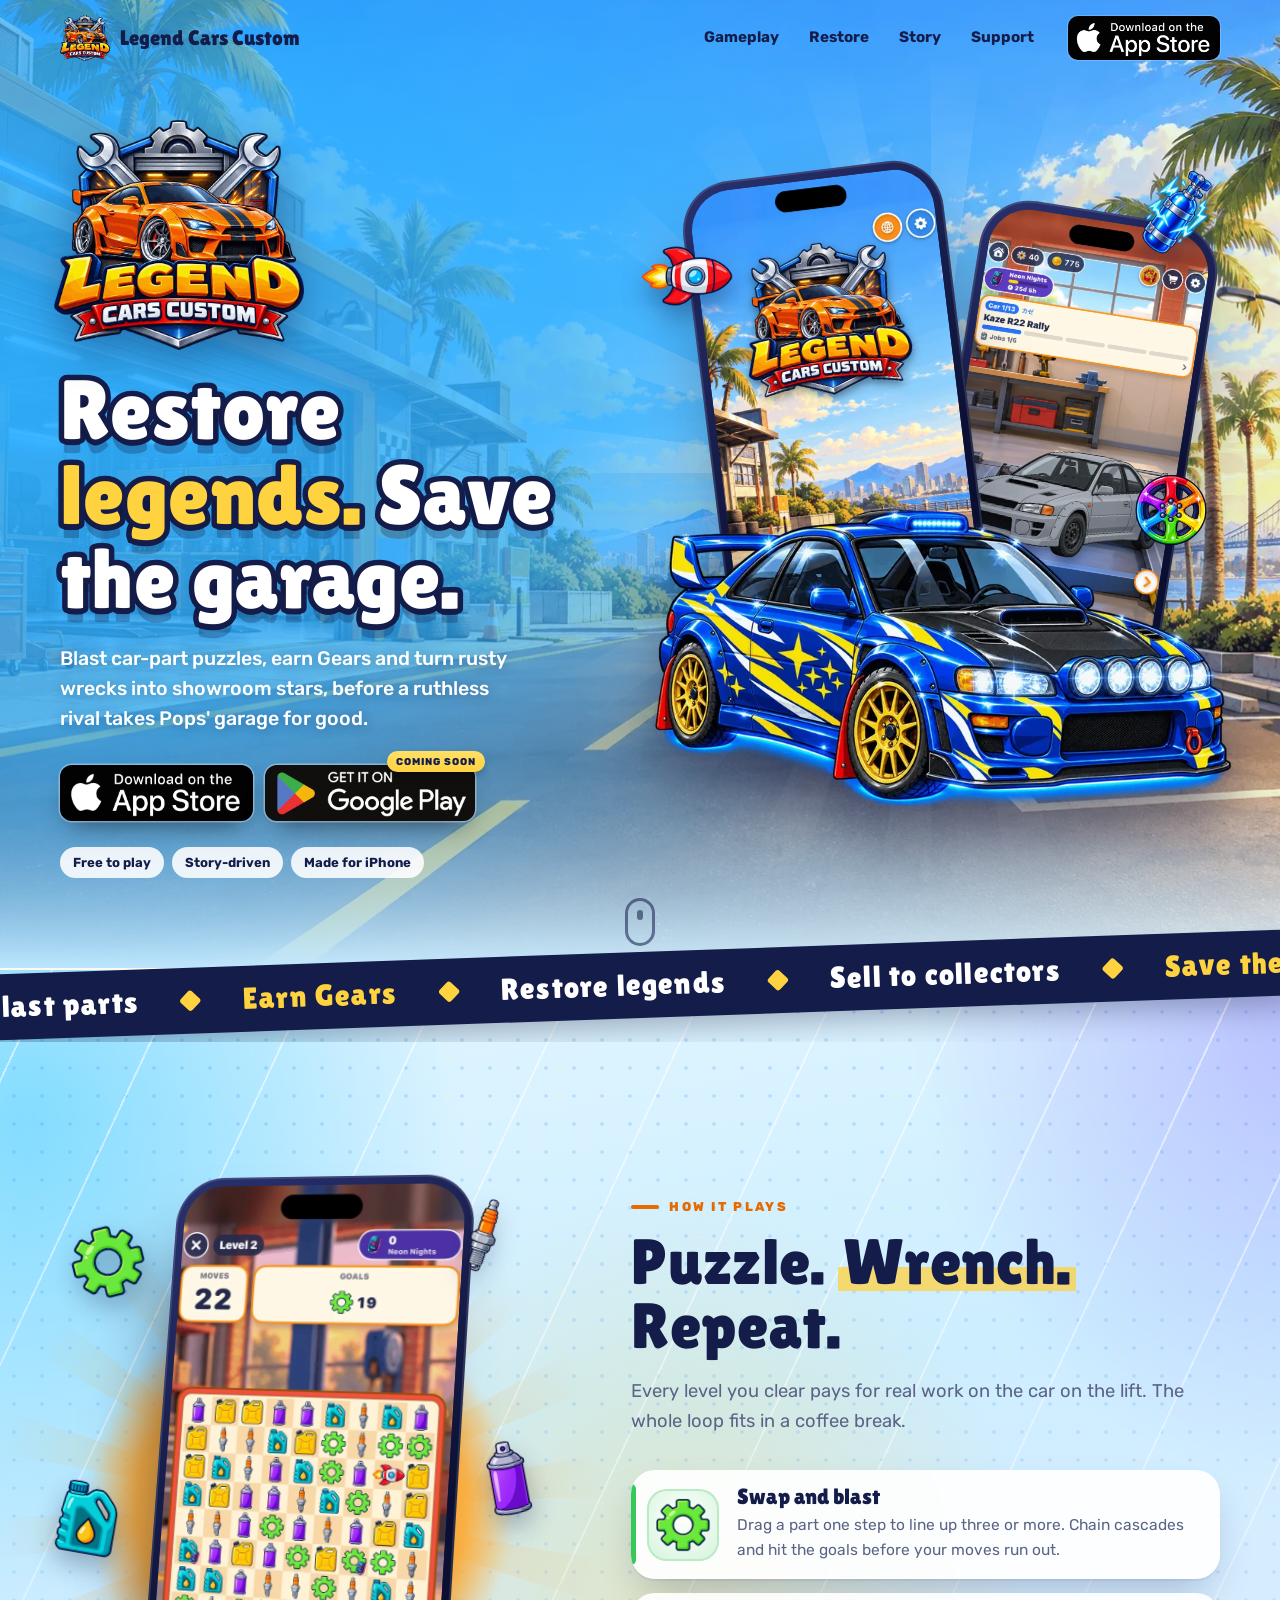
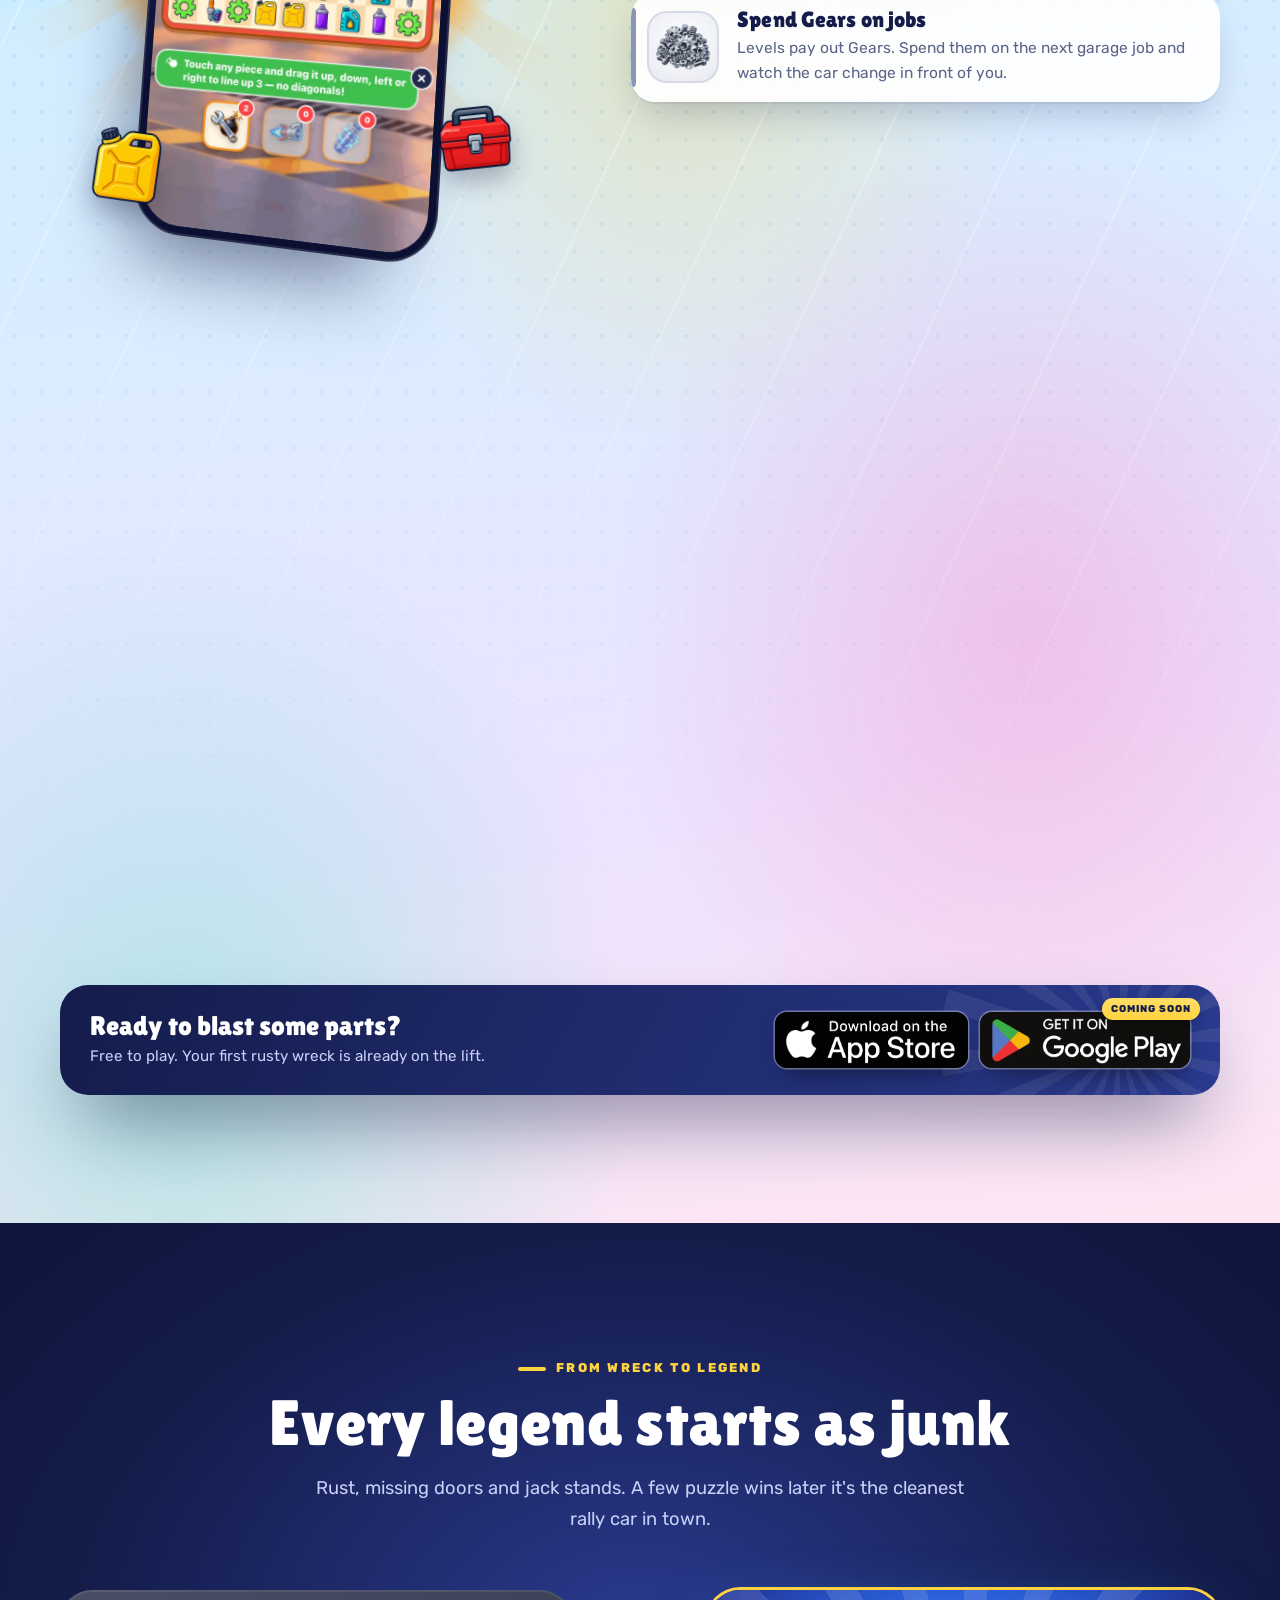
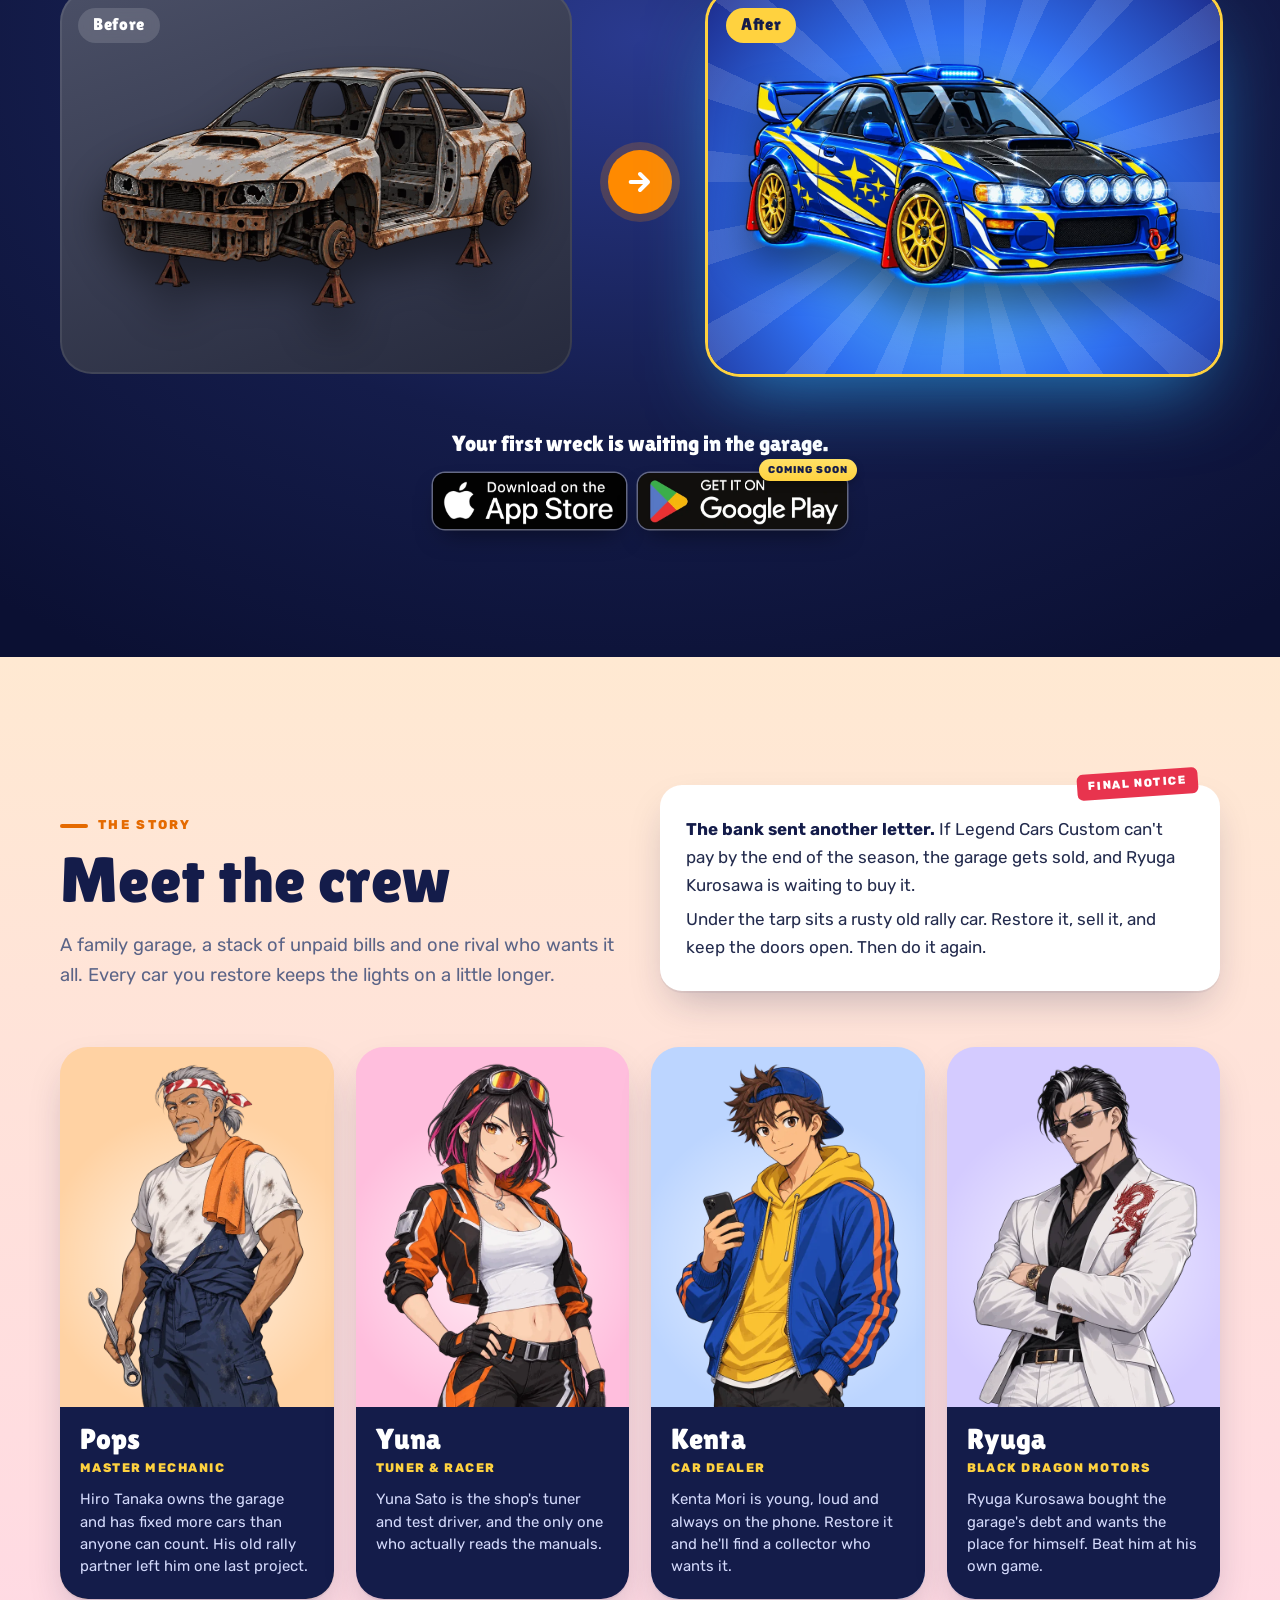
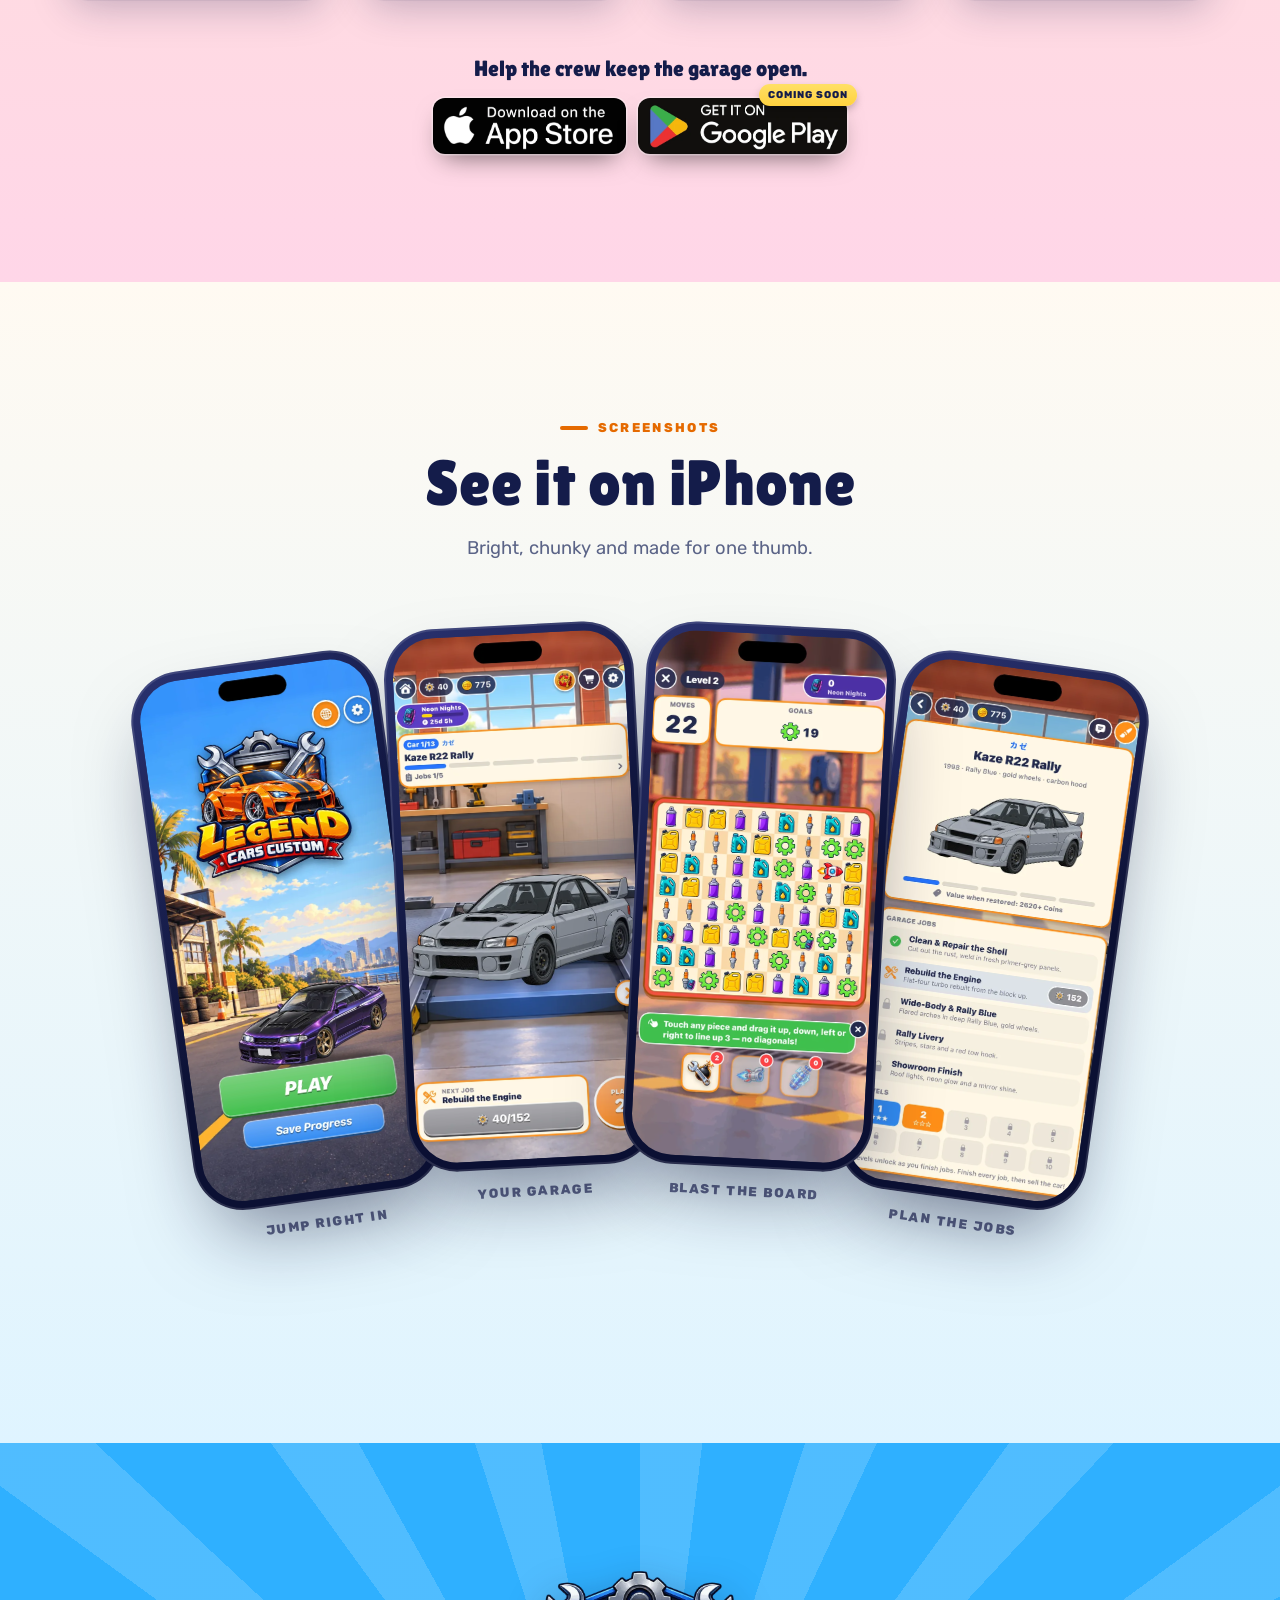
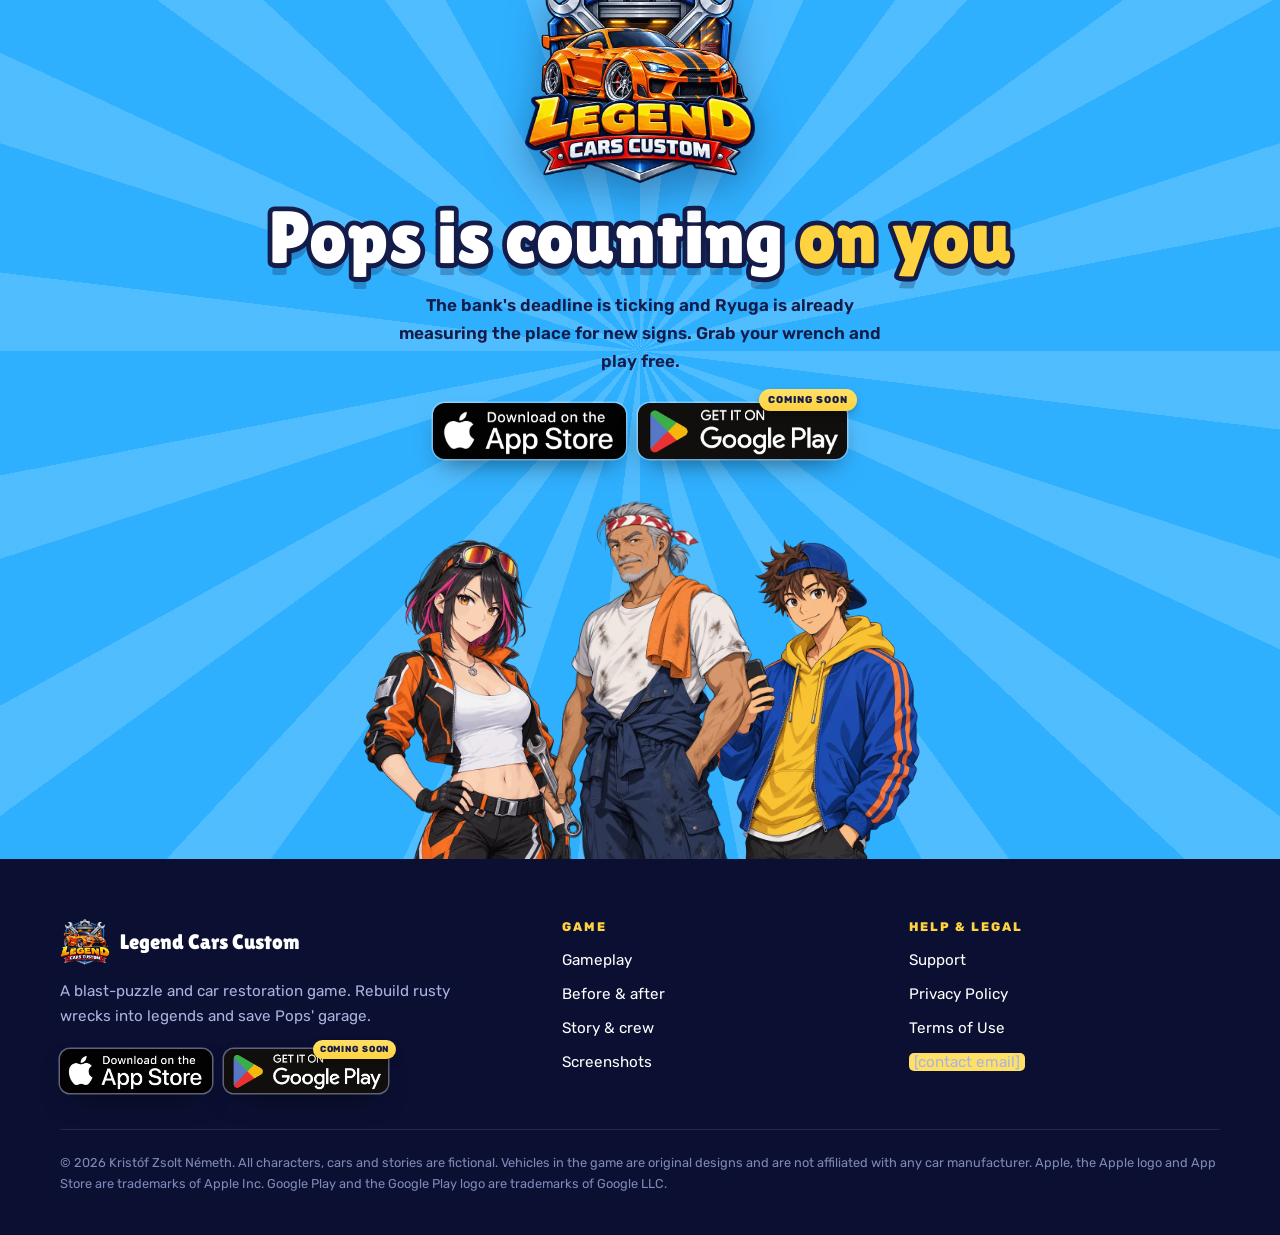
==== commit e7704851: "index: load images from the site root" ====
--- a/index.html
+++ b/index.html
@@ -20,28 +20,28 @@
 </head>
 <body>
 <header class="nav " id="nav"><div class="wrap">
-<a class="brand" href="/" aria-label="Legend Cars Custom home"><img src="/assets/logo.webp" alt="" width="50" height="46"><span>Legend Cars Custom</span></a>
+<a class="brand" href="/" aria-label="Legend Cars Custom home"><img src="/logo.webp" alt="" width="50" height="46"><span>Legend Cars Custom</span></a>
 <nav aria-label="Main"><a href="/#play">Gameplay</a><a href="/#restore">Restore</a><a href="/#story">Story</a><a href="/support.html">Support</a></nav>
-<span class="badge sm" aria-label="Download on the App Store"><img src="/assets/badge-appstore.webp" alt="Download on the App Store" width="579" height="168"></span>
+<span class="badge sm" aria-label="Download on the App Store"><img src="/badge-appstore.webp" alt="Download on the App Store" width="579" height="168"></span>
 </div></header>
 <main>
 
 <section class="hero" aria-labelledby="hero-title"><div class="bg" aria-hidden="true"></div><div class="wrap">
 <div class="hero-copy">
-<img class="hero-logo" src="/assets/logo.webp" alt="Legend Cars Custom" width="700" height="646">
+<img class="hero-logo" src="/logo.webp" alt="Legend Cars Custom" width="700" height="646">
 <h1 id="hero-title" class="outline">Restore <em>legends.</em> Save the garage.</h1>
 <p class="sub">Blast car-part puzzles, earn Gears and turn rusty wrecks into showroom stars, before a ruthless rival takes Pops' garage for good.</p>
-<div class="badges "><span class="badge " aria-label="Download on the App Store"><img src="/assets/badge-appstore.webp" alt="Download on the App Store" width="579" height="168"></span><span class="badge soon " aria-label="Google Play, coming soon"><img src="/assets/badge-googleplay.webp" alt="Get it on Google Play" width="629" height="168"><b>Coming soon</b></span></div>
+<div class="badges "><span class="badge " aria-label="Download on the App Store"><img src="/badge-appstore.webp" alt="Download on the App Store" width="579" height="168"></span><span class="badge soon " aria-label="Google Play, coming soon"><img src="/badge-googleplay.webp" alt="Get it on Google Play" width="629" height="168"><b>Coming soon</b></span></div>
 <div class="chips"><span>Free to play</span><span>Story-driven</span><span>Made for iPhone</span></div>
 </div>
 <div class="hero-visual" aria-hidden="true">
 <div class="rays"></div>
-<div class="phone ph-back"><img src="/assets/screen_garage.webp" alt="" width="640" height="1391"></div>
-<div class="phone ph-front"><img src="/assets/screen_main_menu.webp" alt="" width="640" height="1391"></div>
-<img class="float" src="/assets/special_rocket.webp" alt="" style="left:0;top:8%;animation-delay:-1s">
-<img class="float" src="/assets/power_nos.webp" alt="" style="right:0;top:-2%;animation-delay:-2s">
-<img class="float" src="/assets/special_rainbow.webp" alt="" style="right:2%;top:46%;width:74px;animation-delay:-3s">
-<img class="hero-car" src="/assets/car1.webp" alt="" width="760" height="507">
+<div class="phone ph-back"><img src="/screen_garage.webp" alt="" width="640" height="1391"></div>
+<div class="phone ph-front"><img src="/screen_main_menu.webp" alt="" width="640" height="1391"></div>
+<img class="float" src="/special_rocket.webp" alt="" style="left:0;top:8%;animation-delay:-1s">
+<img class="float" src="/power_nos.webp" alt="" style="right:0;top:-2%;animation-delay:-2s">
+<img class="float" src="/special_rainbow.webp" alt="" style="right:2%;top:46%;width:74px;animation-delay:-3s">
+<img class="hero-car" src="/car1.webp" alt="" width="760" height="507">
 </div>
 </div><a class="scroll-cue" href="#play" aria-label="Scroll down"></a></section>
 
@@ -50,42 +50,42 @@
 <section id="play" class="play" aria-labelledby="play-title"><div class="wrap">
 <div class="split">
 <div class="visual rv"><div class="sun" aria-hidden="true"></div><div class="ring" aria-hidden="true"></div>
-<div class="phone tilt"><img src="/assets/screen_puzzle.webp" alt="A puzzle level: a 9 by 8 board of car parts with 22 moves left" loading="lazy" width="640" height="1391"></div>
-<img class="pc" src="/assets/piece_green.webp" alt="" style="left:2%;top:8%;--r:-14deg">
-<img class="pc" src="/assets/piece_orange.webp" alt="" style="right:4%;top:4%;--r:18deg;animation-delay:-1.2s">
-<img class="pc" src="/assets/piece_teal.webp" alt="" style="left:-2%;top:46%;--r:10deg;animation-delay:-2.1s">
-<img class="pc" src="/assets/piece_purple.webp" alt="" style="right:-1%;top:40%;--r:-10deg;animation-delay:-.6s">
-<img class="pc" src="/assets/piece_yellow.webp" alt="" style="left:6%;bottom:6%;--r:8deg;animation-delay:-1.7s">
-<img class="pc" src="/assets/piece_red.webp" alt="" style="right:6%;bottom:10%;--r:-6deg;animation-delay:-2.6s">
+<div class="phone tilt"><img src="/screen_puzzle.webp" alt="A puzzle level: a 9 by 8 board of car parts with 22 moves left" loading="lazy" width="640" height="1391"></div>
+<img class="pc" src="/piece_green.webp" alt="" style="left:2%;top:8%;--r:-14deg">
+<img class="pc" src="/piece_orange.webp" alt="" style="right:4%;top:4%;--r:18deg;animation-delay:-1.2s">
+<img class="pc" src="/piece_teal.webp" alt="" style="left:-2%;top:46%;--r:10deg;animation-delay:-2.1s">
+<img class="pc" src="/piece_purple.webp" alt="" style="right:-1%;top:40%;--r:-10deg;animation-delay:-.6s">
+<img class="pc" src="/piece_yellow.webp" alt="" style="left:6%;bottom:6%;--r:8deg;animation-delay:-1.7s">
+<img class="pc" src="/piece_red.webp" alt="" style="right:6%;bottom:10%;--r:-6deg;animation-delay:-2.6s">
 </div>
 <div>
 <div class="rv"><span class="kicker">How it plays</span><h2 id="play-title">Puzzle. <span class="hl">Wrench.</span> Repeat.</h2>
 <p class="lead">Every level you clear pays for real work on the car on the lift. The whole loop fits in a coffee break.</p></div>
 <ol class="steps">
-<li class="rv d1" style="--c:#36c95a"><span class="ico"><img src="/assets/piece_green.webp" alt=""></span><div><h3>Swap and blast</h3><p>Drag a part one step to line up three or more. Chain cascades and hit the goals before your moves run out.</p></div></li>
-<li class="rv d2" style="--c:#8a96b8"><span class="ico"><img src="/assets/gears_3.webp" alt=""></span><div><h3>Spend Gears on jobs</h3><p>Levels pay out Gears. Spend them on the next garage job and watch the car change in front of you.</p></div></li>
-<li class="rv d3" style="--c:#f2b51c"><span class="ico"><img src="/assets/coins_3.webp" alt=""></span><div><h3>Sell and roll on</h3><p>Finish every job and sell the build to a collector. Then the next wreck rolls in.</p></div></li>
+<li class="rv d1" style="--c:#36c95a"><span class="ico"><img src="/piece_green.webp" alt=""></span><div><h3>Swap and blast</h3><p>Drag a part one step to line up three or more. Chain cascades and hit the goals before your moves run out.</p></div></li>
+<li class="rv d2" style="--c:#8a96b8"><span class="ico"><img src="/gears_3.webp" alt=""></span><div><h3>Spend Gears on jobs</h3><p>Levels pay out Gears. Spend them on the next garage job and watch the car change in front of you.</p></div></li>
+<li class="rv d3" style="--c:#f2b51c"><span class="ico"><img src="/coins_3.webp" alt=""></span><div><h3>Sell and roll on</h3><p>Finish every job and sell the build to a collector. Then the next wreck rolls in.</p></div></li>
 </ol>
 </div>
 </div>
 <div class="pw-head rv"><span class="kicker">Power-ups</span><h2>Bigger matches. <span class="hl">Bigger booms.</span></h2></div>
 <div class="powers">
-<article class="power p-rocket rv"><div class="pw-icon"><img src="/assets/special_rocket.webp" alt=""></div><h3>Turbo Rocket</h3><div class="rule"><span class="pat" aria-hidden="true"><i></i><i></i><i></i><i></i><i></i><i class=on></i><i class=on></i><i class=on></i><i class=on></i><i></i><i></i><i></i><i></i><i></i><i></i></span>Match 4 in a line</div><p>Clears a whole row or column with a flaming streak.</p></article>
-<article class="power p-bomb rv d1"><div class="pw-icon"><img src="/assets/special_bomb.webp" alt=""></div><h3>Wrench Bomb</h3><div class="rule"><span class="pat" aria-hidden="true"><i></i><i class=on></i><i></i><i></i><i></i><i></i><i class=on></i><i></i><i></i><i></i><i></i><i class=on></i><i class=on></i><i class=on></i><i></i></span>Match in an L or T</div><p>Blows out a 5×5 area and shakes the whole board.</p></article>
-<article class="power p-rain rv d2"><div class="pw-icon"><img src="/assets/special_rainbow.webp" alt=""></div><h3>Rainbow Rim</h3><div class="rule"><span class="pat" aria-hidden="true"><i></i><i></i><i></i><i></i><i></i><i class=on></i><i class=on></i><i class=on></i><i class=on></i><i class=on></i><i></i><i></i><i></i><i></i><i></i></span>Match 5 in a line</div><p>Zaps every part of one kind. Swap two power-ups together for a monster combo.</p></article>
+<article class="power p-rocket rv"><div class="pw-icon"><img src="/special_rocket.webp" alt=""></div><h3>Turbo Rocket</h3><div class="rule"><span class="pat" aria-hidden="true"><i></i><i></i><i></i><i></i><i></i><i class=on></i><i class=on></i><i class=on></i><i class=on></i><i></i><i></i><i></i><i></i><i></i><i></i></span>Match 4 in a line</div><p>Clears a whole row or column with a flaming streak.</p></article>
+<article class="power p-bomb rv d1"><div class="pw-icon"><img src="/special_bomb.webp" alt=""></div><h3>Wrench Bomb</h3><div class="rule"><span class="pat" aria-hidden="true"><i></i><i class=on></i><i></i><i></i><i></i><i></i><i class=on></i><i></i><i></i><i></i><i></i><i class=on></i><i class=on></i><i class=on></i><i></i></span>Match in an L or T</div><p>Blows out a 5×5 area and shakes the whole board.</p></article>
+<article class="power p-rain rv d2"><div class="pw-icon"><img src="/special_rainbow.webp" alt=""></div><h3>Rainbow Rim</h3><div class="rule"><span class="pat" aria-hidden="true"><i></i><i></i><i></i><i></i><i></i><i class=on></i><i class=on></i><i class=on></i><i class=on></i><i class=on></i><i></i><i></i><i></i><i></i><i></i></span>Match 5 in a line</div><p>Zaps every part of one kind. Swap two power-ups together for a monster combo.</p></article>
 </div>
-<div class="get-strip rv"><div><b>Ready to blast some parts?</b><span>Free to play. Your first rusty wreck is already on the lift.</span></div><div class="badges "><span class="badge " aria-label="Download on the App Store"><img src="/assets/badge-appstore.webp" alt="Download on the App Store" width="579" height="168"></span><span class="badge soon " aria-label="Google Play, coming soon"><img src="/assets/badge-googleplay.webp" alt="Get it on Google Play" width="629" height="168"><b>Coming soon</b></span></div></div>
+<div class="get-strip rv"><div><b>Ready to blast some parts?</b><span>Free to play. Your first rusty wreck is already on the lift.</span></div><div class="badges "><span class="badge " aria-label="Download on the App Store"><img src="/badge-appstore.webp" alt="Download on the App Store" width="579" height="168"></span><span class="badge soon " aria-label="Google Play, coming soon"><img src="/badge-googleplay.webp" alt="Get it on Google Play" width="629" height="168"><b>Coming soon</b></span></div></div>
 </div></section>
 
 <section id="restore" class="ba" aria-labelledby="restore-title"><div class="wrap">
 <div class="head rv"><span class="kicker">From wreck to legend</span><h2 id="restore-title">Every legend starts as junk</h2>
 <p class="lead">Rust, missing doors and jack stands. A few puzzle wins later it's the cleanest rally car in town.</p></div>
 <div class="ba-grid">
-<figure class="ba-card before rv"><span class="ba-tag">Before</span><img src="/assets/kaze_1.webp" alt="A rusty rally car wreck on jack stands" width="1024" height="683" loading="lazy"></figure>
+<figure class="ba-card before rv"><span class="ba-tag">Before</span><img src="/kaze_1.webp" alt="A rusty rally car wreck on jack stands" width="1024" height="683" loading="lazy"></figure>
 <div class="ba-arrow rv d1" aria-hidden="true"><svg viewBox="0 0 24 24"><path d="M5 12h12m-5-6 6 6-6 6" fill="none" stroke="currentColor" stroke-width="3" stroke-linecap="round" stroke-linejoin="round"/></svg></div>
-<figure class="ba-card after rv d2"><span class="ba-tag">After</span><img src="/assets/kaze_6.webp" alt="The same car fully restored in blue rally livery with gold wheels" width="1100" height="733" loading="lazy"></figure>
+<figure class="ba-card after rv d2"><span class="ba-tag">After</span><img src="/kaze_6.webp" alt="The same car fully restored in blue rally livery with gold wheels" width="1100" height="733" loading="lazy"></figure>
 </div>
-<div class="inline-get rv"><p>Your first wreck is waiting in the garage.</p><div class="badges center"><span class="badge " aria-label="Download on the App Store"><img src="/assets/badge-appstore.webp" alt="Download on the App Store" width="579" height="168"></span><span class="badge soon " aria-label="Google Play, coming soon"><img src="/assets/badge-googleplay.webp" alt="Get it on Google Play" width="629" height="168"><b>Coming soon</b></span></div></div>
+<div class="inline-get rv"><p>Your first wreck is waiting in the garage.</p><div class="badges center"><span class="badge " aria-label="Download on the App Store"><img src="/badge-appstore.webp" alt="Download on the App Store" width="579" height="168"></span><span class="badge soon " aria-label="Google Play, coming soon"><img src="/badge-googleplay.webp" alt="Get it on Google Play" width="629" height="168"><b>Coming soon</b></span></div></div>
 </div></section>
 
 <section id="story" class="story" aria-labelledby="story-title"><div class="wrap">
@@ -95,31 +95,31 @@
 <div class="letter rv d1"><p><b>The bank sent another letter.</b> If Legend Cars Custom can't pay by the end of the season, the garage gets sold, and Ryuga Kurosawa is waiting to buy it.</p>
 <p>Under the tarp sits a rusty old rally car. Restore it, sell it, and keep the doors open. Then do it again.</p></div>
 </div>
-<div class="cast"><article class="card rv d0" style="--tint:#ffd2a3"><div class="art"><img src="/assets/pops.webp" alt="Pops, Master mechanic" loading="lazy" width="560" height="840"></div><div class="who"><h3>Pops</h3><div class="role">Master mechanic</div><p>Hiro Tanaka owns the garage and has fixed more cars than anyone can count. His old rally partner left him one last project.</p></div></article><article class="card rv d1" style="--tint:#ffbedd"><div class="art"><img src="/assets/yuna.webp" alt="Yuna, Tuner &amp; racer" loading="lazy" width="560" height="840"></div><div class="who"><h3>Yuna</h3><div class="role">Tuner &amp; racer</div><p>Yuna Sato is the shop's tuner and test driver, and the only one who actually reads the manuals.</p></div></article><article class="card rv d2" style="--tint:#bcd5ff"><div class="art"><img src="/assets/kenta.webp" alt="Kenta, Car dealer" loading="lazy" width="560" height="840"></div><div class="who"><h3>Kenta</h3><div class="role">Car dealer</div><p>Kenta Mori is young, loud and always on the phone. Restore it and he'll find a collector who wants it.</p></div></article><article class="card rv d3" style="--tint:#d4cbff"><div class="art"><img src="/assets/ryuga.webp" alt="Ryuga, Black Dragon Motors" loading="lazy" width="560" height="840"></div><div class="who"><h3>Ryuga</h3><div class="role">Black Dragon Motors</div><p>Ryuga Kurosawa bought the garage's debt and wants the place for himself. Beat him at his own game.</p></div></article></div>
-<div class="inline-get rv"><p>Help the crew keep the garage open.</p><div class="badges center"><span class="badge " aria-label="Download on the App Store"><img src="/assets/badge-appstore.webp" alt="Download on the App Store" width="579" height="168"></span><span class="badge soon " aria-label="Google Play, coming soon"><img src="/assets/badge-googleplay.webp" alt="Get it on Google Play" width="629" height="168"><b>Coming soon</b></span></div></div>
+<div class="cast"><article class="card rv d0" style="--tint:#ffd2a3"><div class="art"><img src="/pops.webp" alt="Pops, Master mechanic" loading="lazy" width="560" height="840"></div><div class="who"><h3>Pops</h3><div class="role">Master mechanic</div><p>Hiro Tanaka owns the garage and has fixed more cars than anyone can count. His old rally partner left him one last project.</p></div></article><article class="card rv d1" style="--tint:#ffbedd"><div class="art"><img src="/yuna.webp" alt="Yuna, Tuner &amp; racer" loading="lazy" width="560" height="840"></div><div class="who"><h3>Yuna</h3><div class="role">Tuner &amp; racer</div><p>Yuna Sato is the shop's tuner and test driver, and the only one who actually reads the manuals.</p></div></article><article class="card rv d2" style="--tint:#bcd5ff"><div class="art"><img src="/kenta.webp" alt="Kenta, Car dealer" loading="lazy" width="560" height="840"></div><div class="who"><h3>Kenta</h3><div class="role">Car dealer</div><p>Kenta Mori is young, loud and always on the phone. Restore it and he'll find a collector who wants it.</p></div></article><article class="card rv d3" style="--tint:#d4cbff"><div class="art"><img src="/ryuga.webp" alt="Ryuga, Black Dragon Motors" loading="lazy" width="560" height="840"></div><div class="who"><h3>Ryuga</h3><div class="role">Black Dragon Motors</div><p>Ryuga Kurosawa bought the garage's debt and wants the place for himself. Beat him at his own game.</p></div></article></div>
+<div class="inline-get rv"><p>Help the crew keep the garage open.</p><div class="badges center"><span class="badge " aria-label="Download on the App Store"><img src="/badge-appstore.webp" alt="Download on the App Store" width="579" height="168"></span><span class="badge soon " aria-label="Google Play, coming soon"><img src="/badge-googleplay.webp" alt="Get it on Google Play" width="629" height="168"><b>Coming soon</b></span></div></div>
 </div></section>
 
 <section id="screens" class="screens" aria-labelledby="screens-title"><div class="wrap">
 <div class="head rv"><span class="kicker">Screenshots</span><h2 id="screens-title">See it on iPhone</h2>
 <p class="lead">Bright, chunky and made for one thumb.</p></div>
-<div class="fan"><figure><div class="phone"><img src="/assets/screen_main_menu.webp" alt="Legend Cars Custom screen: Jump right in" loading="lazy" width="640" height="1391"></div><figcaption>Jump right in</figcaption></figure><figure><div class="phone"><img src="/assets/screen_garage.webp" alt="Legend Cars Custom screen: Your garage" loading="lazy" width="640" height="1391"></div><figcaption>Your garage</figcaption></figure><figure><div class="phone"><img src="/assets/screen_puzzle.webp" alt="Legend Cars Custom screen: Blast the board" loading="lazy" width="640" height="1391"></div><figcaption>Blast the board</figcaption></figure><figure><div class="phone"><img src="/assets/screen_car_jobs.webp" alt="Legend Cars Custom screen: Plan the jobs" loading="lazy" width="640" height="1391"></div><figcaption>Plan the jobs</figcaption></figure></div>
-<div class="inline-get rv"><div class="badges center"><span class="badge " aria-label="Download on the App Store"><img src="/assets/badge-appstore.webp" alt="Download on the App Store" width="579" height="168"></span><span class="badge soon " aria-label="Google Play, coming soon"><img src="/assets/badge-googleplay.webp" alt="Get it on Google Play" width="629" height="168"><b>Coming soon</b></span></div></div>
+<div class="fan"><figure><div class="phone"><img src="/screen_main_menu.webp" alt="Legend Cars Custom screen: Jump right in" loading="lazy" width="640" height="1391"></div><figcaption>Jump right in</figcaption></figure><figure><div class="phone"><img src="/screen_garage.webp" alt="Legend Cars Custom screen: Your garage" loading="lazy" width="640" height="1391"></div><figcaption>Your garage</figcaption></figure><figure><div class="phone"><img src="/screen_puzzle.webp" alt="Legend Cars Custom screen: Blast the board" loading="lazy" width="640" height="1391"></div><figcaption>Blast the board</figcaption></figure><figure><div class="phone"><img src="/screen_car_jobs.webp" alt="Legend Cars Custom screen: Plan the jobs" loading="lazy" width="640" height="1391"></div><figcaption>Plan the jobs</figcaption></figure></div>
+<div class="inline-get rv"><div class="badges center"><span class="badge " aria-label="Download on the App Store"><img src="/badge-appstore.webp" alt="Download on the App Store" width="579" height="168"></span><span class="badge soon " aria-label="Google Play, coming soon"><img src="/badge-googleplay.webp" alt="Get it on Google Play" width="629" height="168"><b>Coming soon</b></span></div></div>
 </div></section>
 
 <section class="cta" aria-labelledby="cta-title"><div class="wrap">
-<img class="logo rv" src="/assets/logo.webp" alt="" width="700" height="646" loading="lazy">
+<img class="logo rv" src="/logo.webp" alt="" width="700" height="646" loading="lazy">
 <h2 id="cta-title" class="outline rv">Pops is counting <em>on you</em></h2>
 <p class="rv">The bank's deadline is ticking and Ryuga is already measuring the place for new signs. Grab your wrench and play free.</p>
-<div class="rv"><div class="badges "><span class="badge " aria-label="Download on the App Store"><img src="/assets/badge-appstore.webp" alt="Download on the App Store" width="579" height="168"></span><span class="badge soon " aria-label="Google Play, coming soon"><img src="/assets/badge-googleplay.webp" alt="Get it on Google Play" width="629" height="168"><b>Coming soon</b></span></div></div>
-<div class="chars"><img src="/assets/yuna.webp" alt="" loading="lazy"><img src="/assets/pops.webp" alt="" loading="lazy"><img src="/assets/kenta.webp" alt="" loading="lazy"></div>
+<div class="rv"><div class="badges "><span class="badge " aria-label="Download on the App Store"><img src="/badge-appstore.webp" alt="Download on the App Store" width="579" height="168"></span><span class="badge soon " aria-label="Google Play, coming soon"><img src="/badge-googleplay.webp" alt="Get it on Google Play" width="629" height="168"><b>Coming soon</b></span></div></div>
+<div class="chars"><img src="/yuna.webp" alt="" loading="lazy"><img src="/pops.webp" alt="" loading="lazy"><img src="/kenta.webp" alt="" loading="lazy"></div>
 </div></section>
 
 
 </main>
 <footer><div class="wrap">
-<div><a class="brand" href="/"><img src="/assets/logo.webp" alt="" width="50" height="46">Legend Cars Custom</a>
+<div><a class="brand" href="/"><img src="/logo.webp" alt="" width="50" height="46">Legend Cars Custom</a>
 <p style="margin:14px 0 0;max-width:40ch">A blast-puzzle and car restoration game. Rebuild rusty wrecks into legends and save Pops' garage.</p>
-<div class="badges "><span class="badge sm" aria-label="Download on the App Store"><img src="/assets/badge-appstore.webp" alt="Download on the App Store" width="579" height="168"></span><span class="badge soon sm" aria-label="Google Play, coming soon"><img src="/assets/badge-googleplay.webp" alt="Get it on Google Play" width="629" height="168"><b>Coming soon</b></span></div></div>
+<div class="badges "><span class="badge sm" aria-label="Download on the App Store"><img src="/badge-appstore.webp" alt="Download on the App Store" width="579" height="168"></span><span class="badge soon sm" aria-label="Google Play, coming soon"><img src="/badge-googleplay.webp" alt="Get it on Google Play" width="629" height="168"><b>Coming soon</b></span></div></div>
 <div><h4>Game</h4><ul><li><a href="/#play">Gameplay</a></li><li><a href="/#restore">Before &amp; after</a></li><li><a href="/#story">Story &amp; crew</a></li><li><a href="/#screens">Screenshots</a></li></ul></div>
 <div><h4>Help &amp; legal</h4><ul><li><a href="/support.html">Support</a></li><li><a href="/privacy.html">Privacy Policy</a></li><li><a href="/terms.html">Terms of Use</a></li><li><span class="ph">[contact email]</span></li></ul></div>
 <p class="fine">© 2026 Kristóf Zsolt Németh. All characters, cars and stories are fictional. Vehicles in the game are original designs and are not affiliated with any car manufacturer. Apple, the Apple logo and App Store are trademarks of Apple Inc. Google Play and the Google Play logo are trademarks of Google LLC.</p>
@@ -135,4 +135,4 @@
 })();
 </script>
 </body>
-</html>+</html>
--- a/style.css
+++ b/style.css
@@ -65,10 +65,10 @@
 
 /* hero */
 .hero{min-height:min(100svh,940px);display:flex;align-items:center;overflow:hidden;padding:120px 0 90px;background:var(--sky)}
-.hero .bg{position:absolute;inset:0;background:url(assets/street.webp) center 70%/cover no-repeat;transform:scale(1.06)}
+.hero .bg{position:absolute;inset:0;background:url(/street.webp) center 70%/cover no-repeat;transform:scale(1.06)}
 .hero::before{content:"";position:absolute;inset:0;z-index:1;background:
   radial-gradient(120% 90% at 0% 40%,rgba(47,176,255,.96) 0%,rgba(47,176,255,.78) 38%,rgba(47,176,255,.15) 70%,rgba(47,176,255,0) 100%),
-  linear-gradient(180deg,rgba(255,250,242,0) 78%,var(--paper) 100%)}
+  linear-gradient(180deg,rgba(227,246,255,0) 78%,#e3f6ff 100%)}
 .hero .wrap{position:relative;z-index:2;display:grid;grid-template-columns:minmax(0,1fr) minmax(0,1.05fr);gap:30px;align-items:center;width:100%}
 .hero-copy{max-width:560px}
 .hero-logo{width:min(250px,60%);margin:0 0 18px -6px;filter:drop-shadow(0 14px 20px rgba(11,16,51,.35))}
@@ -92,7 +92,7 @@
 @keyframes cue{60%{transform:translateY(12px);opacity:0}}
 @media (max-width:900px){
   .hero{padding:104px 0 60px;min-height:0}
-  .hero::before{background:linear-gradient(180deg,rgba(47,176,255,.95) 0%,rgba(47,176,255,.7) 50%,rgba(47,176,255,.2) 80%,var(--paper) 100%)}
+  .hero::before{background:linear-gradient(180deg,rgba(47,176,255,.95) 0%,rgba(47,176,255,.7) 50%,rgba(47,176,255,.2) 80%,#e3f6ff 100%)}
   .hero .wrap{grid-template-columns:minmax(0,1fr);text-align:center}
   .hero-copy{margin:0 auto}
   .hero-logo{margin:0 auto 14px}
@@ -255,8 +255,21 @@
 @media (prefers-reduced-motion:reduce){*{animation:none!important;transition:none!important}html{scroll-behavior:auto}.js .rv{opacity:1;transform:none}}
 
 /* gameplay — juiced */
-.play{background:linear-gradient(180deg,var(--paper) 0%,#fff1d6 45%,#ffe0ef 100%);overflow:hidden}
-.play::before{content:"";position:absolute;inset:0;background:radial-gradient(rgba(255,138,0,.16) 1.6px,transparent 1.8px) 0 0/28px 28px;-webkit-mask:linear-gradient(180deg,#000,transparent 70%);mask:linear-gradient(180deg,#000,transparent 70%);pointer-events:none}
+.play{--p1:#e3f6ff;margin-top:-72px;padding-top:calc(clamp(80px,10vw,130px) + 72px);background:linear-gradient(170deg,var(--p1) 0%,#cdeeff 26%,#dcecff 50%,#ece3ff 74%,#ffe6f4 100%);overflow:hidden;isolation:isolate}
+.play::before{content:"";position:absolute;inset:-25%;z-index:-1;pointer-events:none;background:
+  radial-gradient(32% 26% at 18% 22%,rgba(56,200,255,.55),transparent 70%),
+  radial-gradient(28% 24% at 84% 18%,rgba(123,92,255,.32),transparent 70%),
+  radial-gradient(30% 26% at 70% 62%,rgba(255,95,168,.26),transparent 70%),
+  radial-gradient(34% 28% at 26% 78%,rgba(54,230,190,.32),transparent 70%),
+  radial-gradient(26% 22% at 52% 40%,rgba(255,210,63,.30),transparent 70%);
+  filter:blur(10px);animation:flow 22s ease-in-out infinite alternate}
+.play::after{content:"";position:absolute;inset:0;z-index:-1;pointer-events:none;background:
+  repeating-linear-gradient(115deg,rgba(255,255,255,0) 0 46px,rgba(255,255,255,.55) 46px 48px,rgba(255,255,255,0) 48px 120px),
+  radial-gradient(rgba(47,140,255,.20) 1.6px,transparent 1.8px) 0 0/28px 28px;
+  -webkit-mask:linear-gradient(180deg,#000 0%,rgba(0,0,0,.35) 55%,transparent 85%);mask:linear-gradient(180deg,#000 0%,rgba(0,0,0,.35) 55%,transparent 85%);
+  animation:streak 14s linear infinite}
+@keyframes flow{0%{transform:translate(0,0) rotate(0) scale(1)}50%{transform:translate(4%,-3%) rotate(6deg) scale(1.08)}100%{transform:translate(-4%,3%) rotate(-5deg) scale(1.04)}}
+@keyframes streak{to{background-position:240px 0,0 0}}
 .play .wrap{position:relative}
 .hl{background:linear-gradient(180deg,transparent 58%,rgba(255,210,63,.75) 58%,rgba(255,210,63,.75) 90%,transparent 90%);padding:0 .08em;-webkit-box-decoration-break:clone;box-decoration-break:clone}
 .visual{min-height:640px;perspective:1200px}
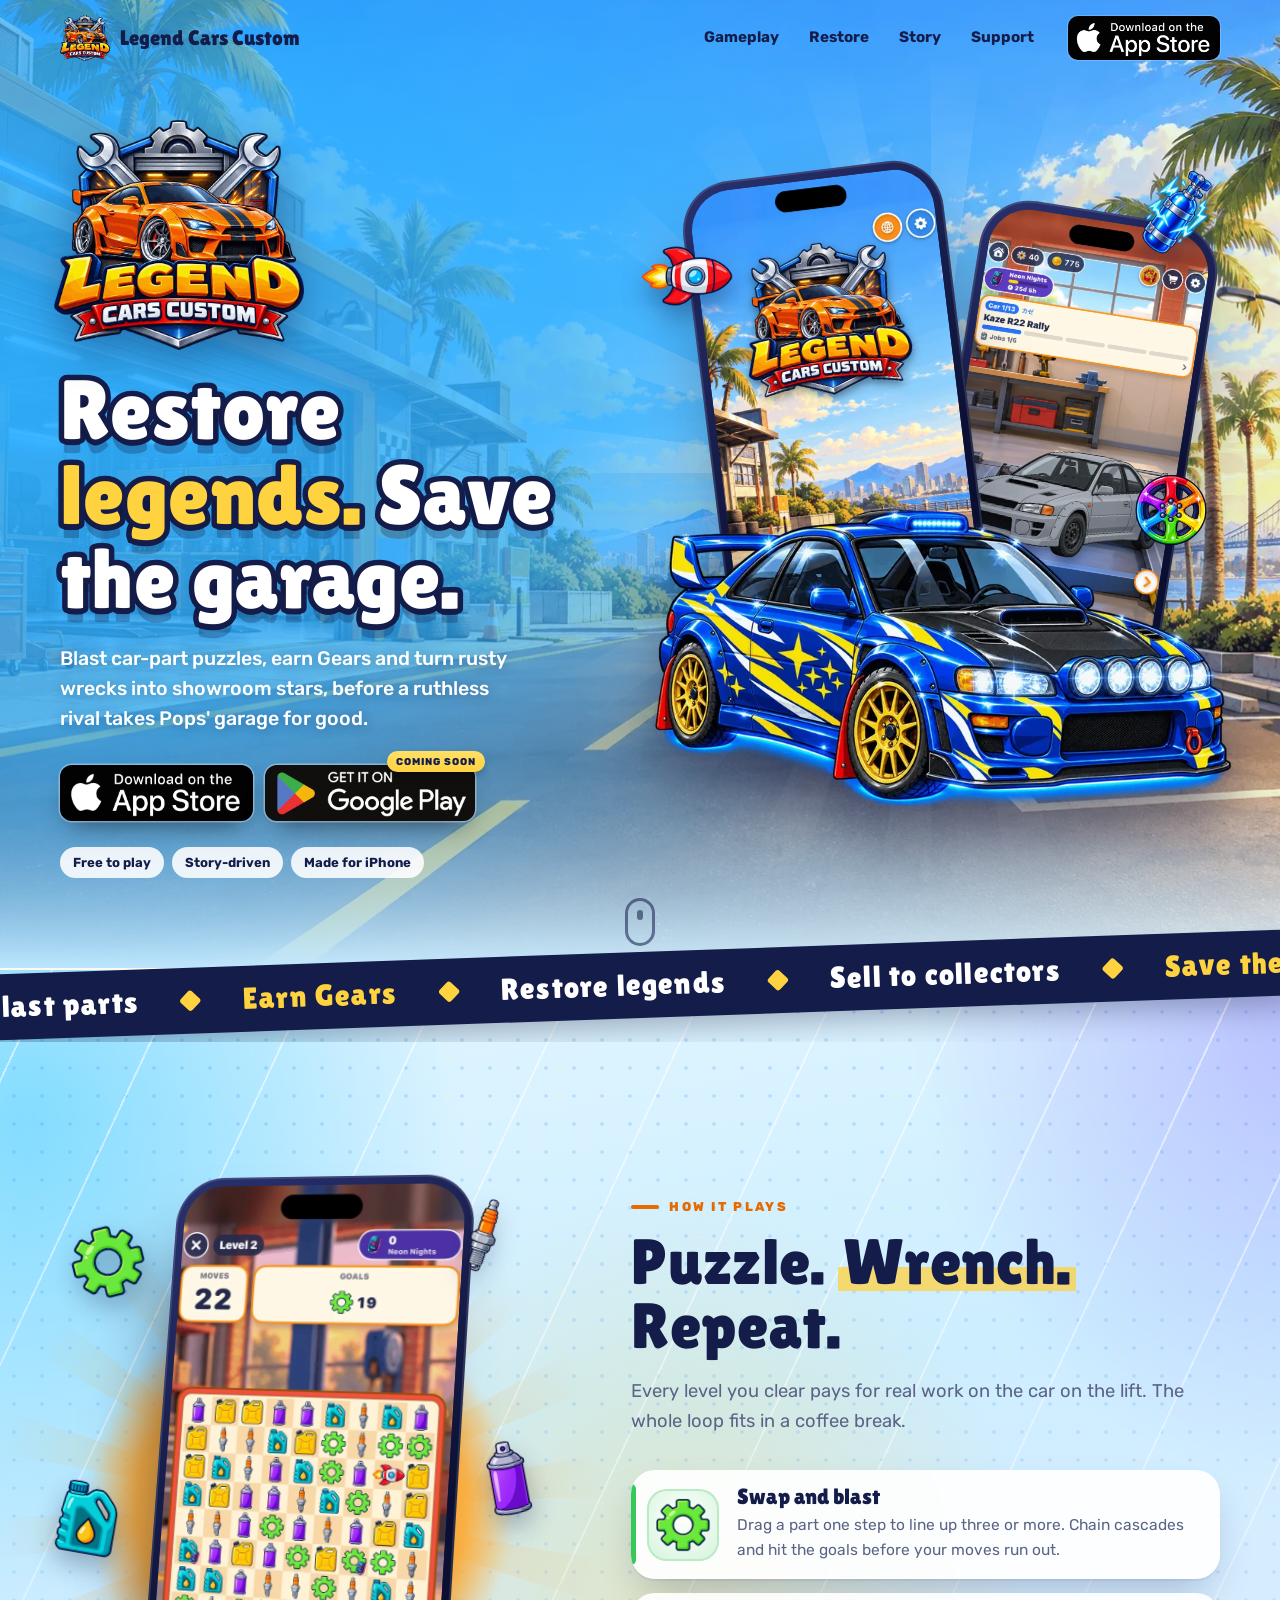
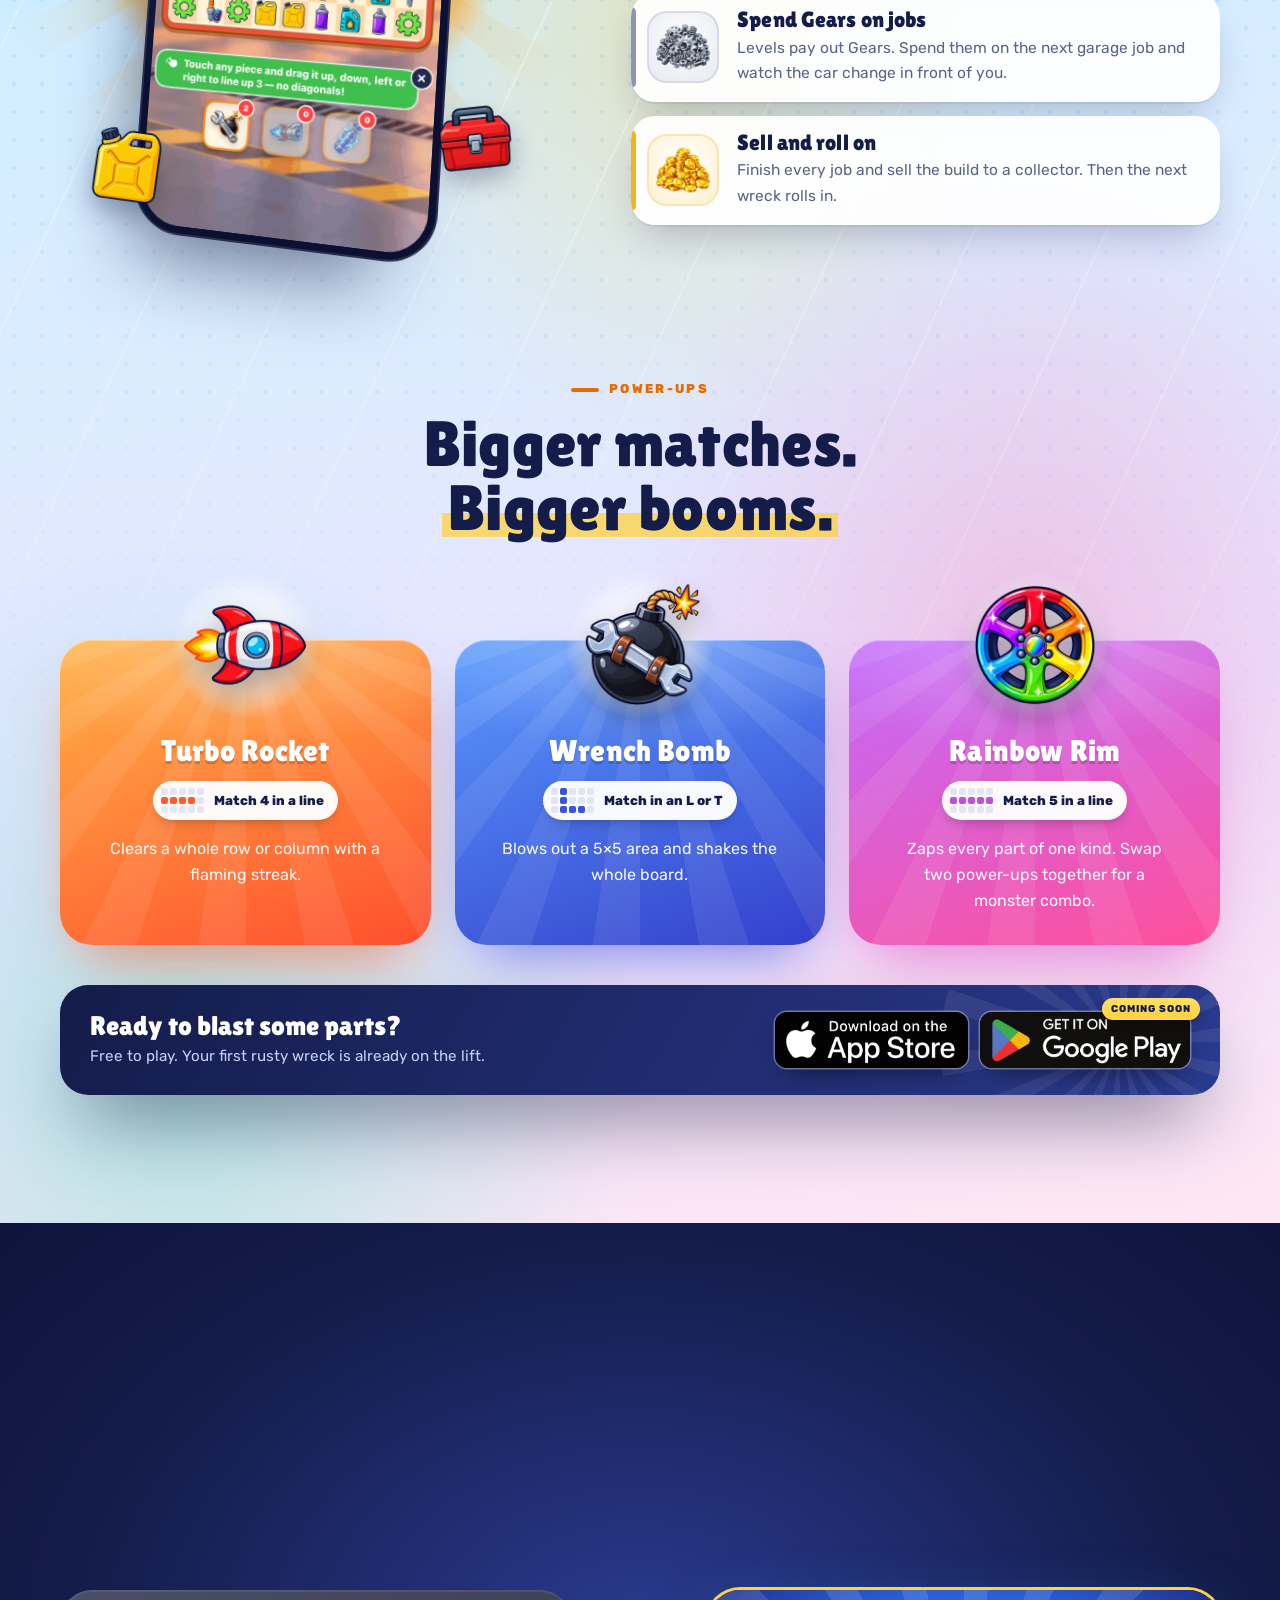
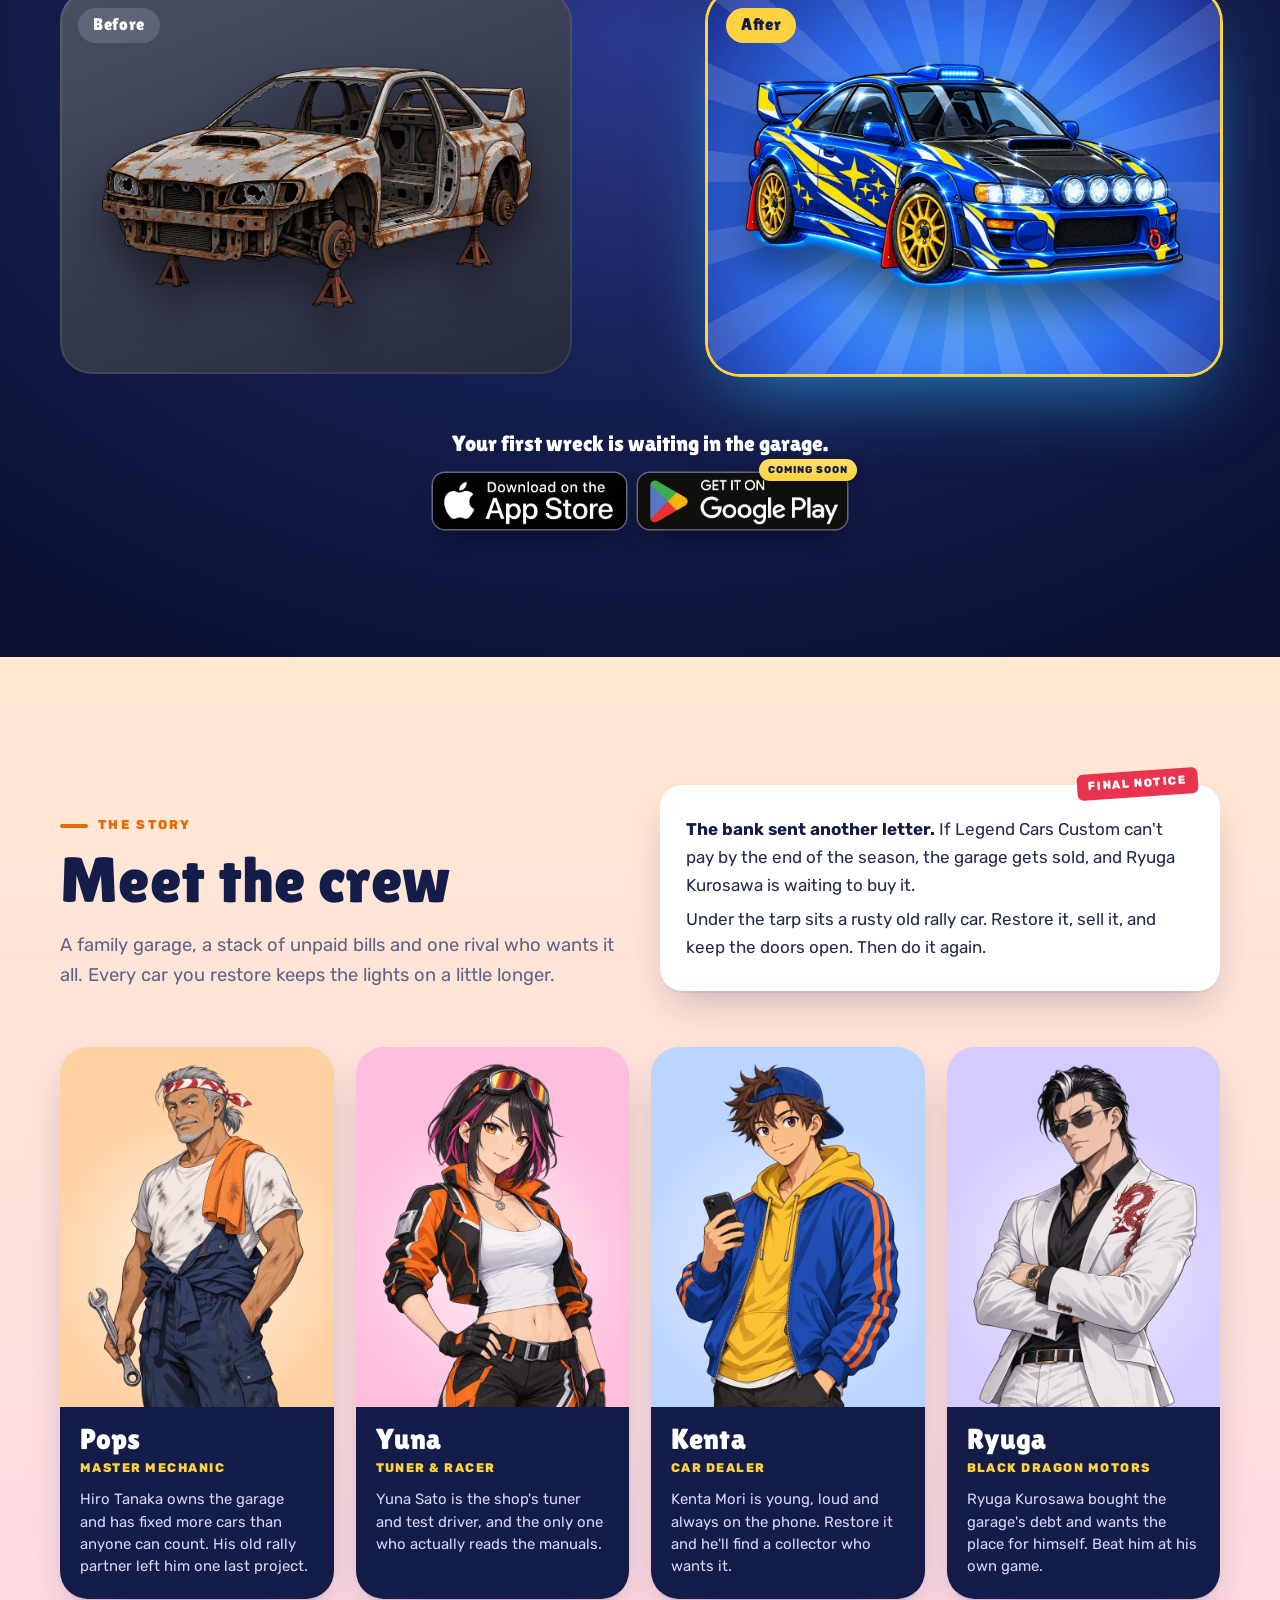
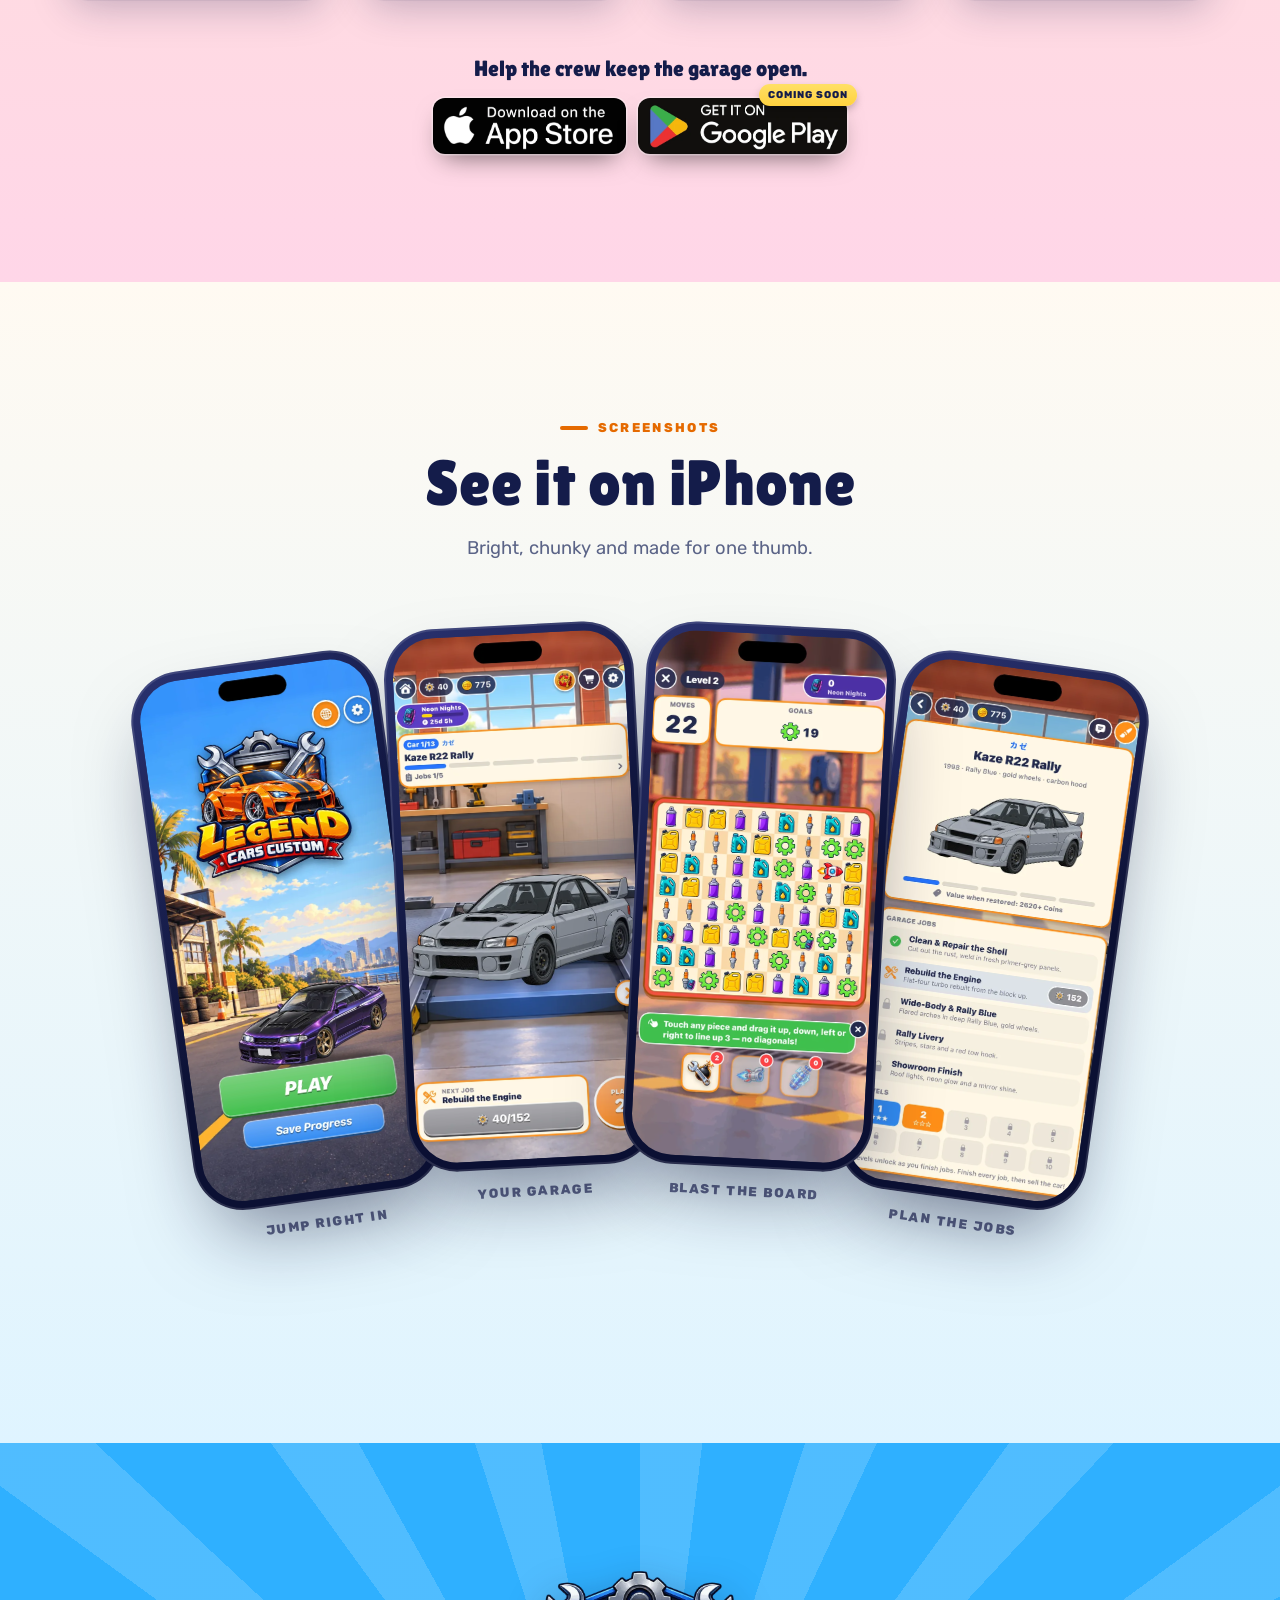
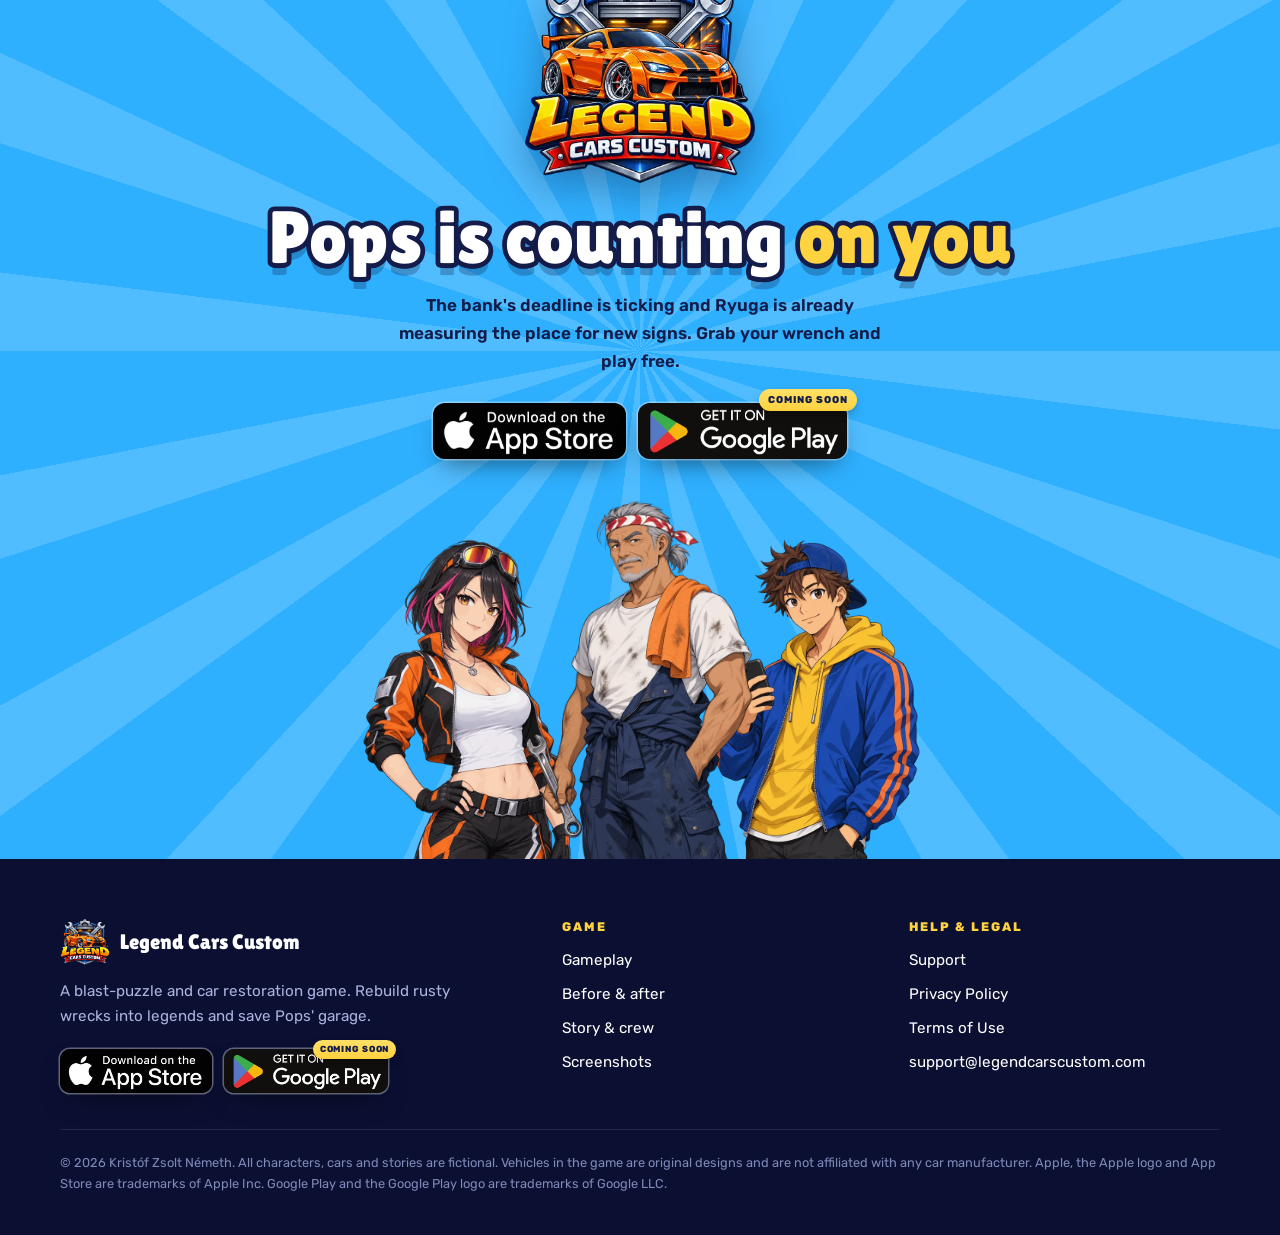
==== commit c04d613a: "Change contact email to support@legendcarscustom.com Updated contact information in the Help section" ====
--- a/index.html
+++ b/index.html
@@ -121,7 +121,7 @@
 <p style="margin:14px 0 0;max-width:40ch">A blast-puzzle and car restoration game. Rebuild rusty wrecks into legends and save Pops' garage.</p>
 <div class="badges "><span class="badge sm" aria-label="Download on the App Store"><img src="/badge-appstore.webp" alt="Download on the App Store" width="579" height="168"></span><span class="badge soon sm" aria-label="Google Play, coming soon"><img src="/badge-googleplay.webp" alt="Get it on Google Play" width="629" height="168"><b>Coming soon</b></span></div></div>
 <div><h4>Game</h4><ul><li><a href="/#play">Gameplay</a></li><li><a href="/#restore">Before &amp; after</a></li><li><a href="/#story">Story &amp; crew</a></li><li><a href="/#screens">Screenshots</a></li></ul></div>
-<div><h4>Help &amp; legal</h4><ul><li><a href="/support.html">Support</a></li><li><a href="/privacy.html">Privacy Policy</a></li><li><a href="/terms.html">Terms of Use</a></li><li><span class="ph">[contact email]</span></li></ul></div>
+<div><h4>Help &amp; legal</h4><ul><li><a href="/support.html">Support</a></li><li><a href="/privacy.html">Privacy Policy</a></li><li><a href="/terms.html">Terms of Use</a></li><li><a href="mailto:support@legendcarscustom.com">support@legendcarscustom.com</a></li></ul></div>
 <p class="fine">© 2026 Kristóf Zsolt Németh. All characters, cars and stories are fictional. Vehicles in the game are original designs and are not affiliated with any car manufacturer. Apple, the Apple logo and App Store are trademarks of Apple Inc. Google Play and the Google Play logo are trademarks of Google LLC.</p>
 </div></footer>
 <script>
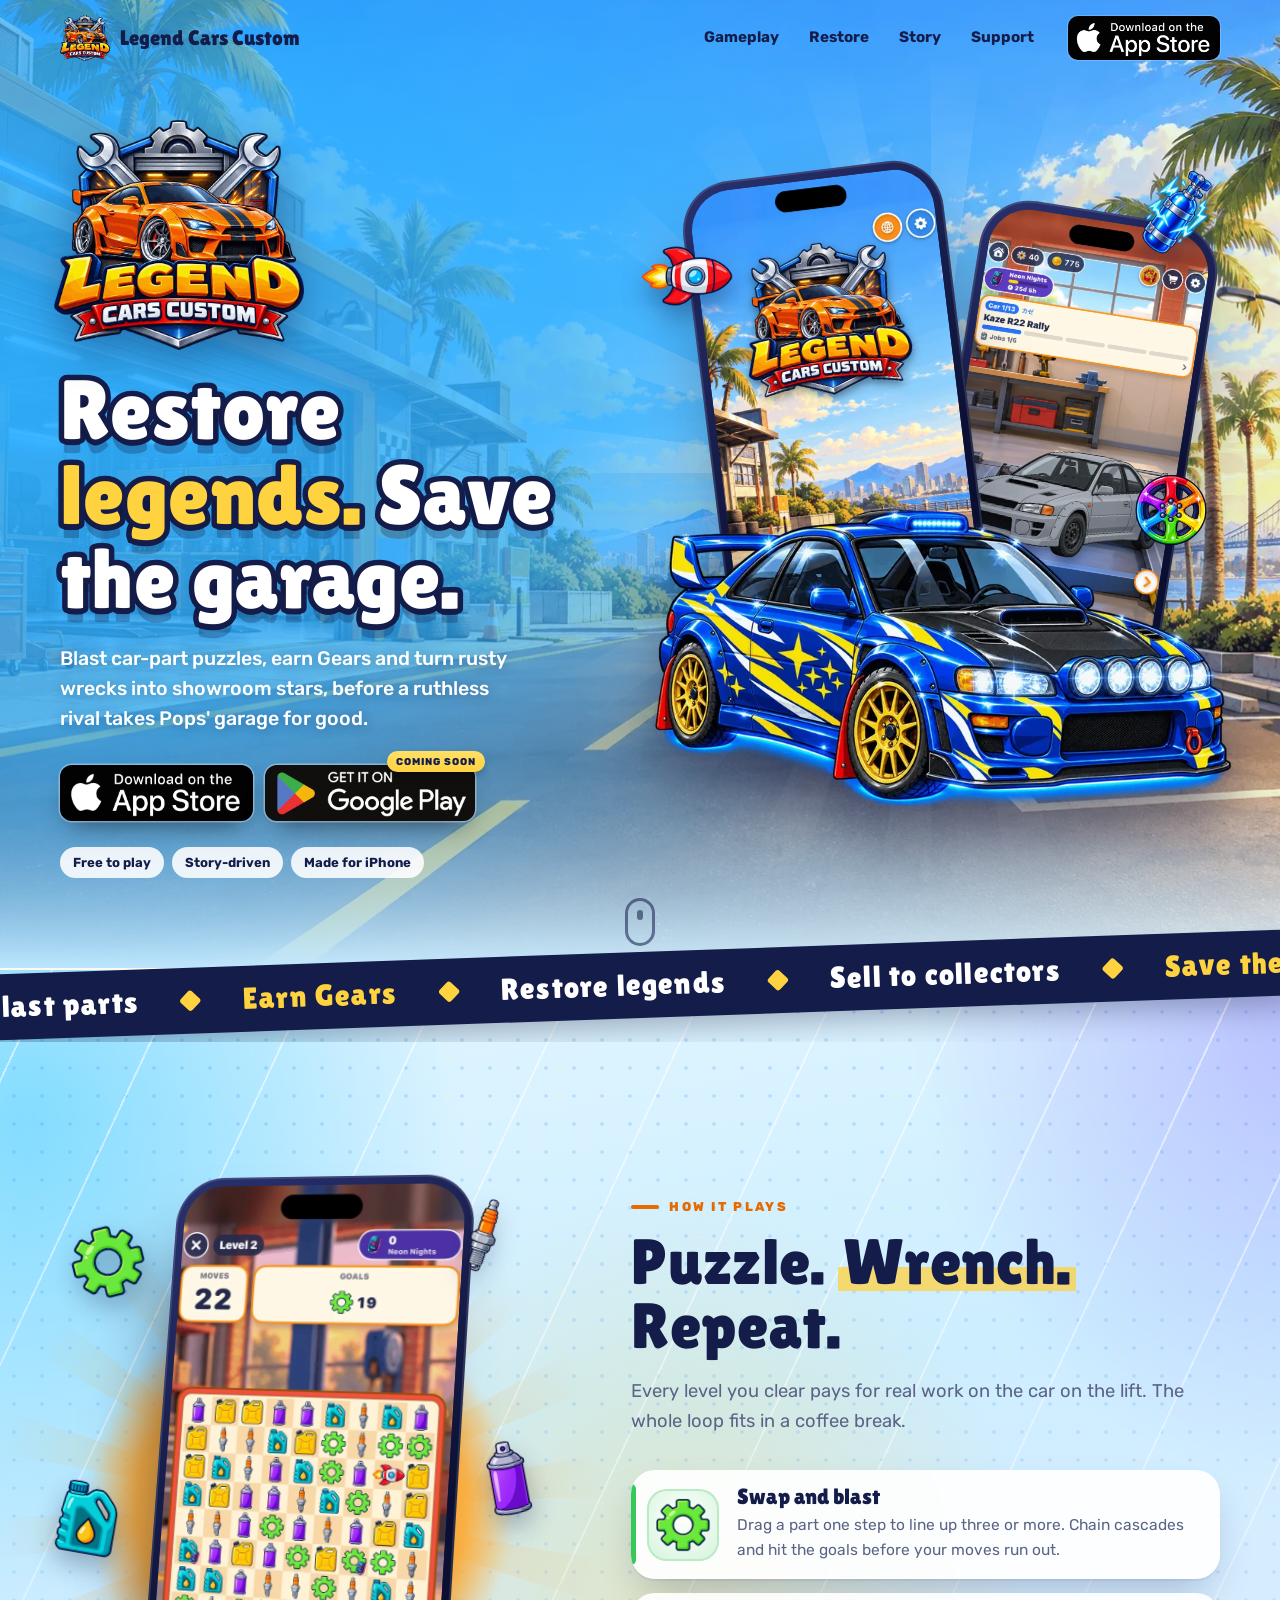
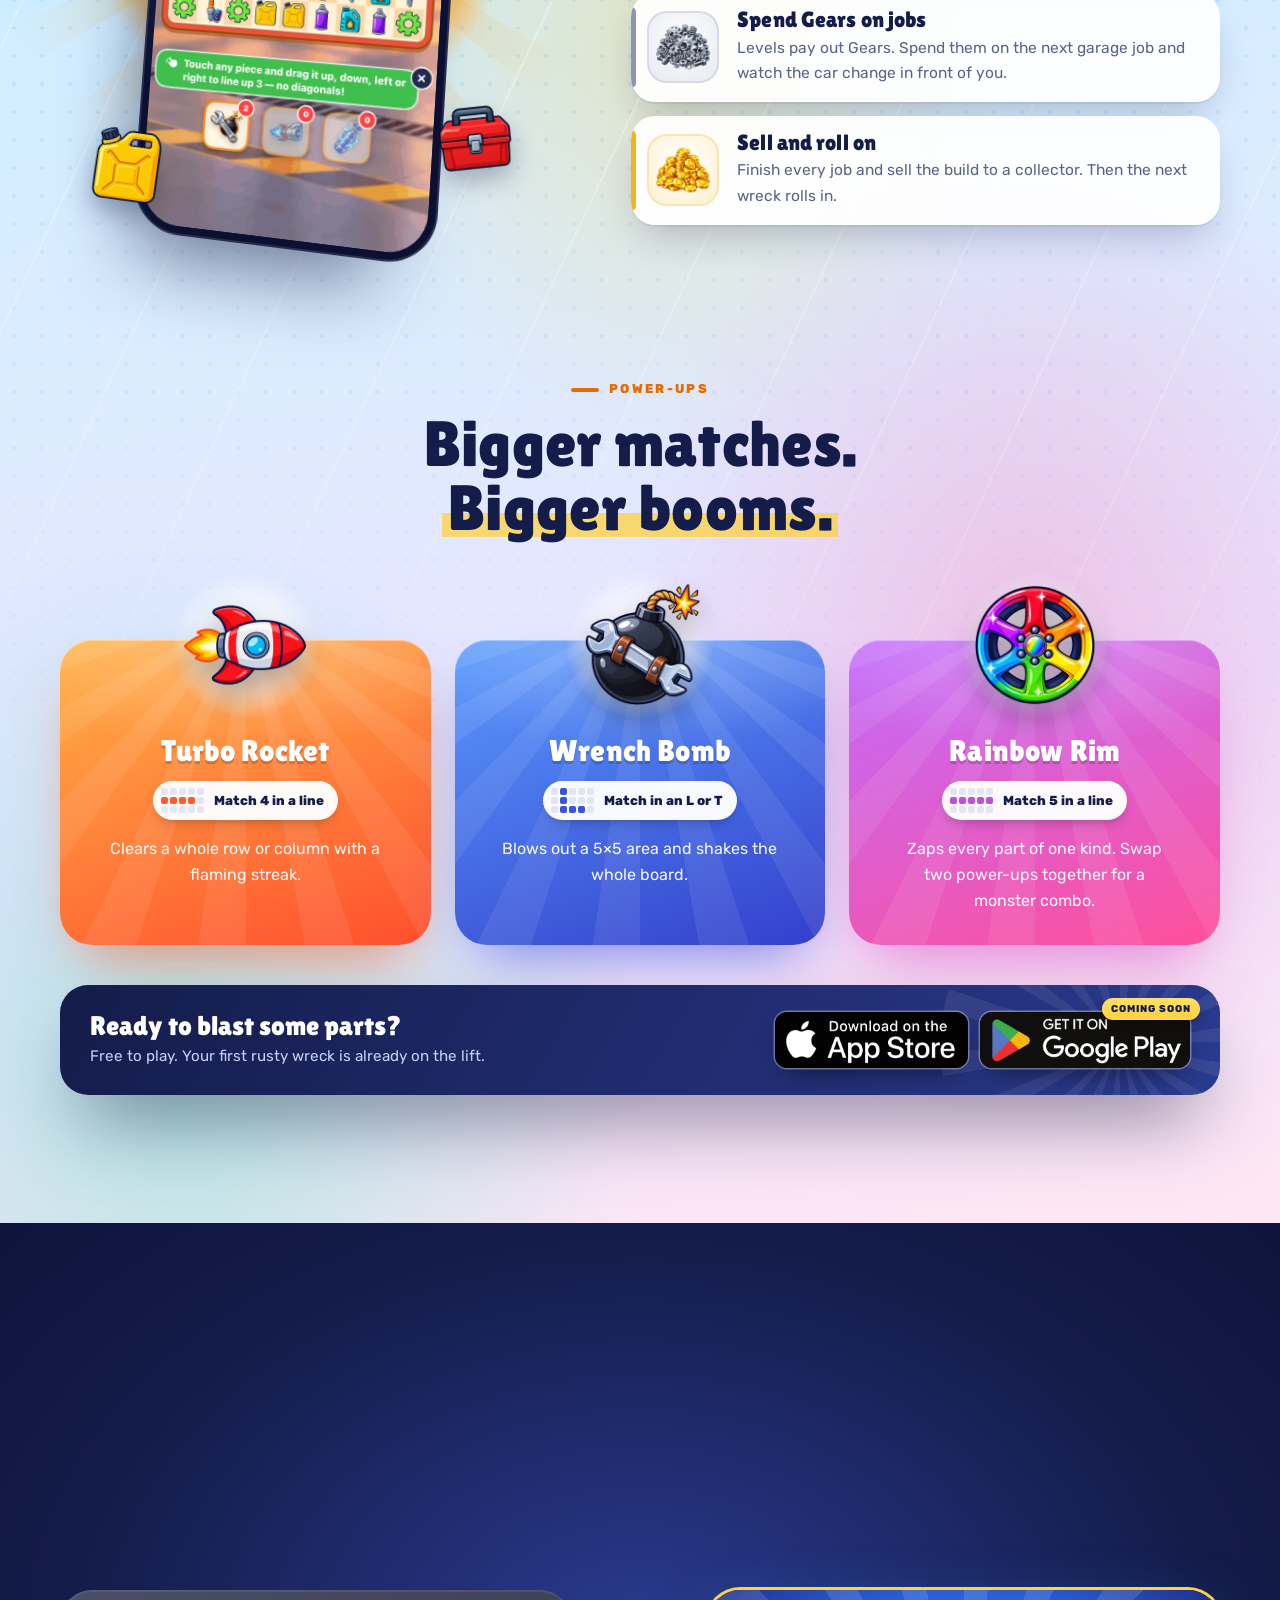
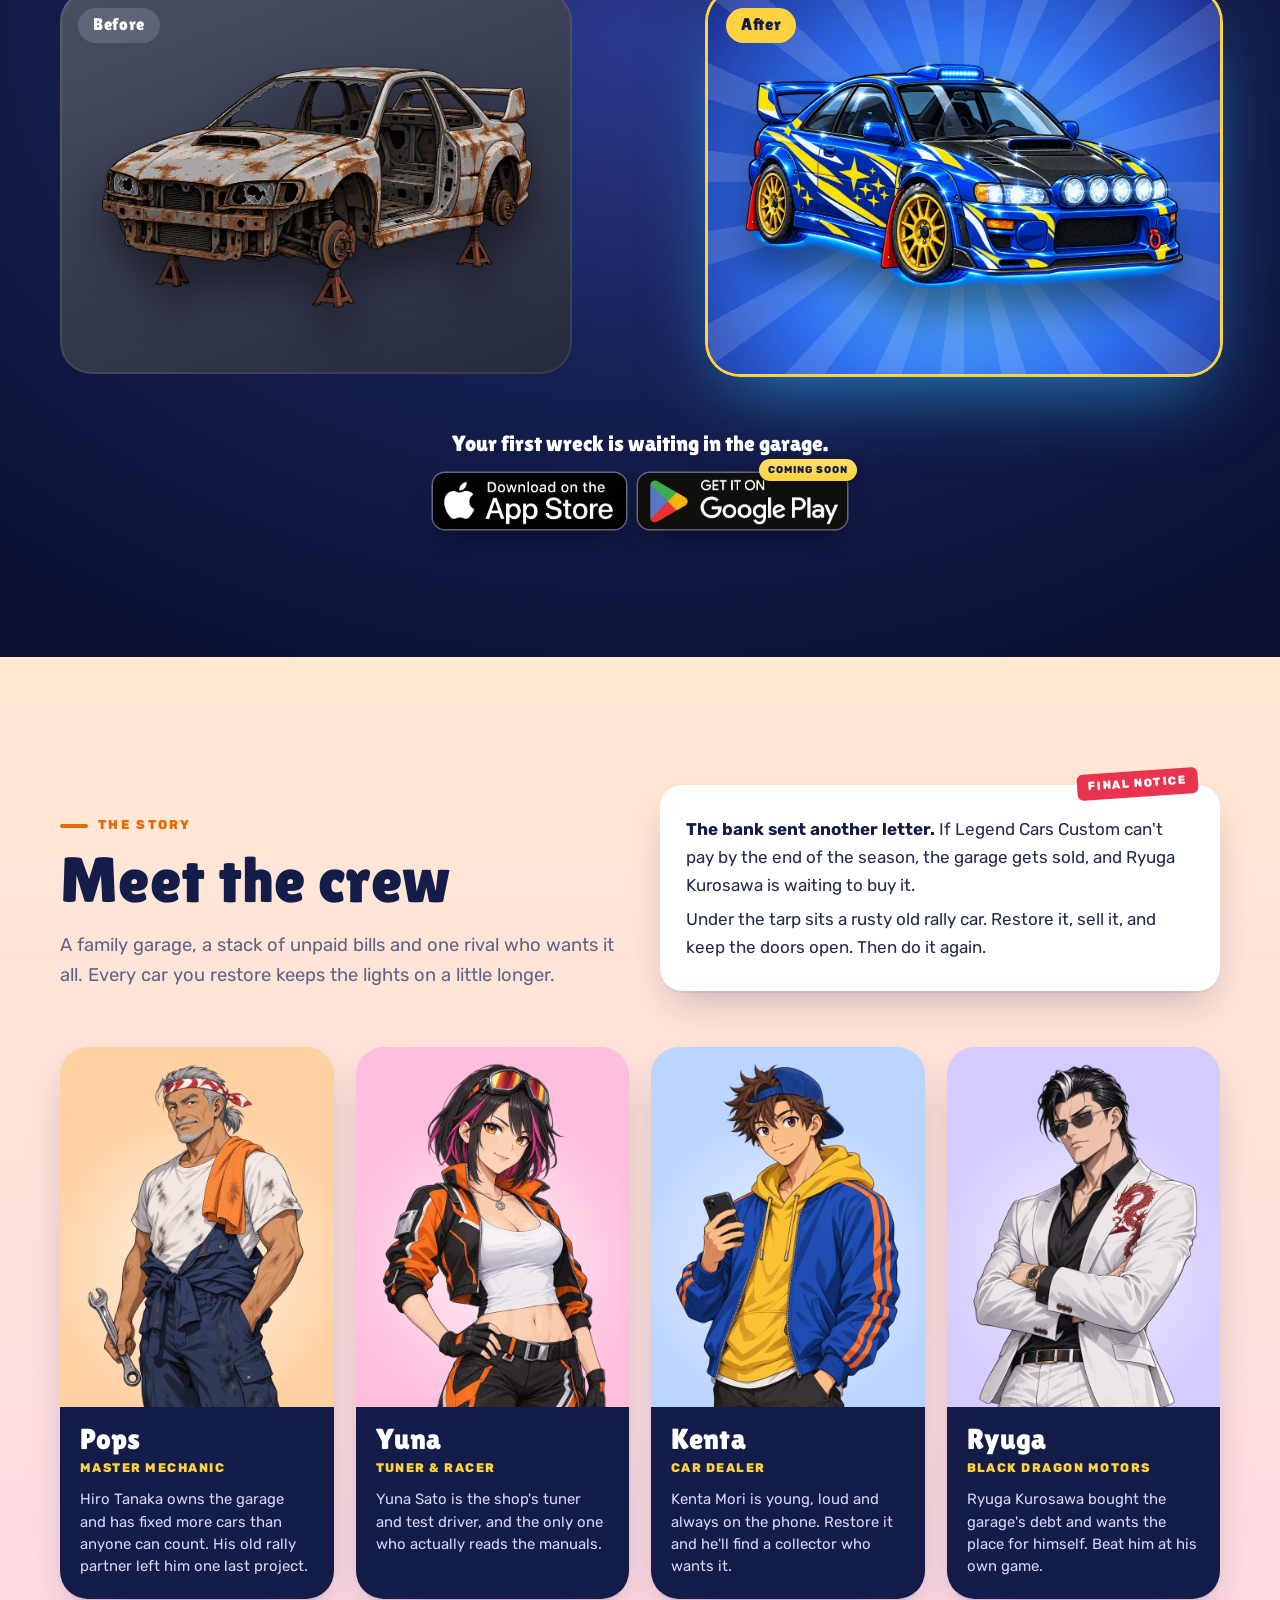
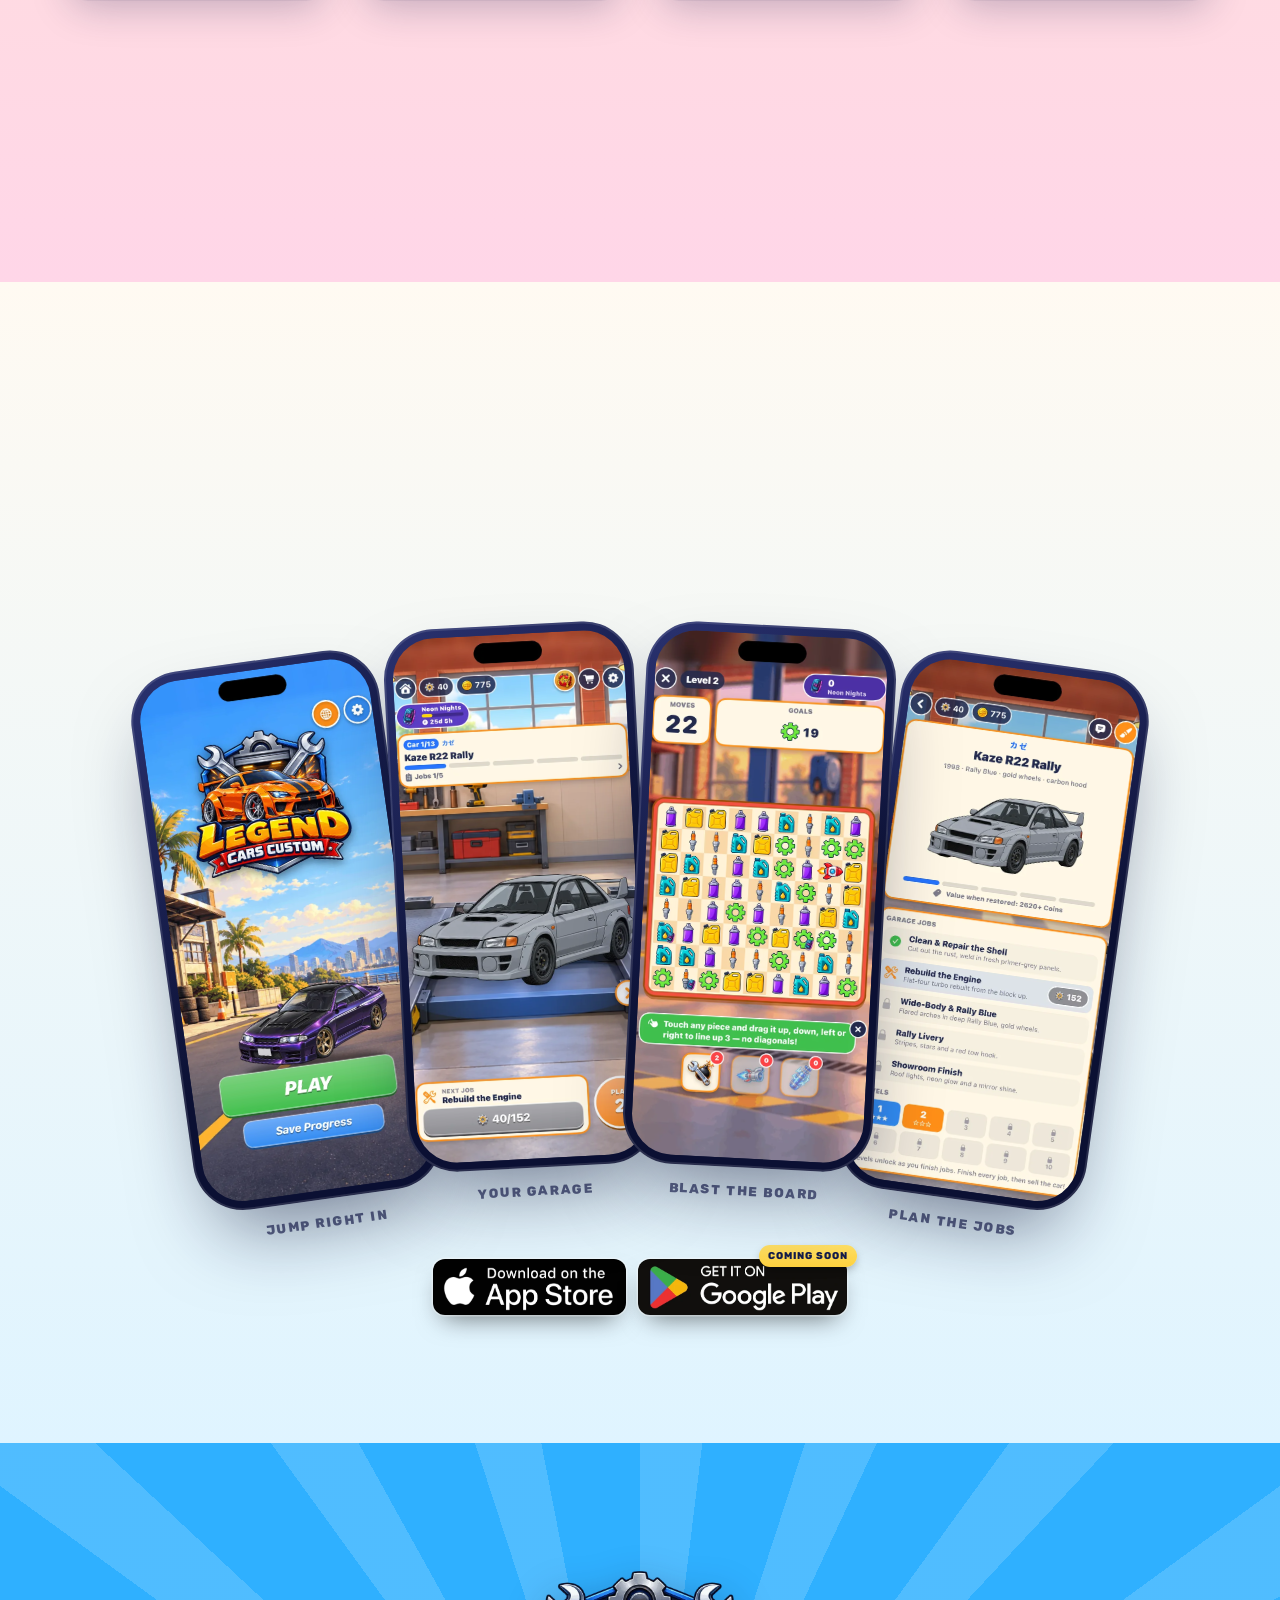
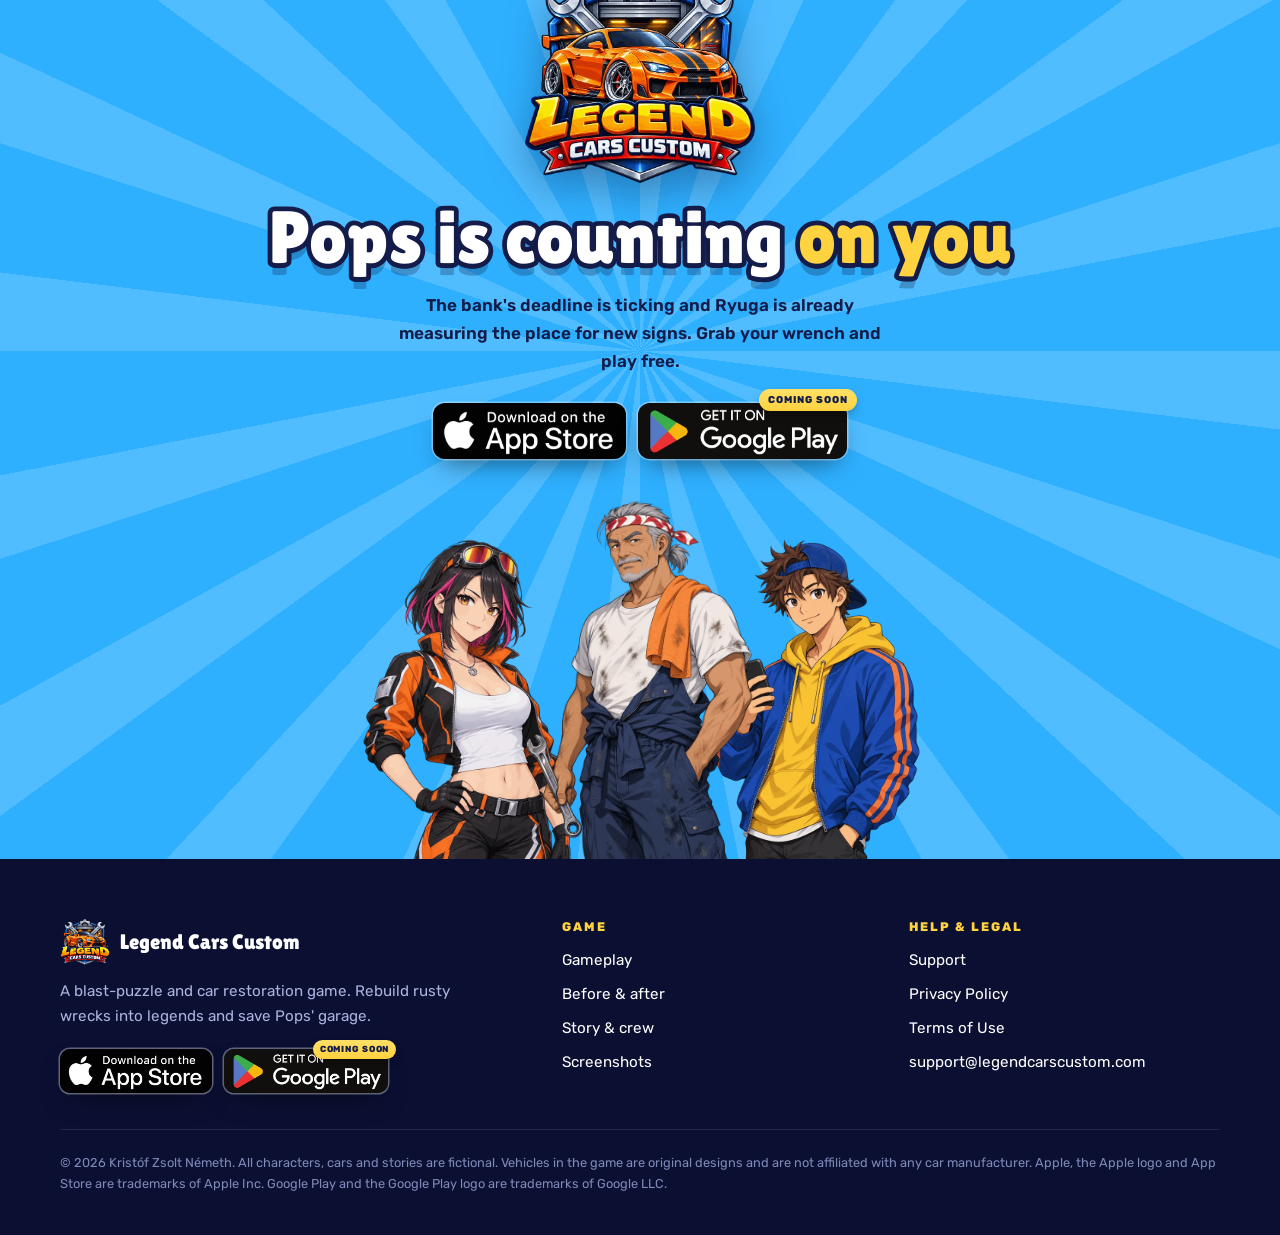
==== commit ed8666f2: "Link the App Store badges to the live App Store page Co-Authored-By: Claude Opus 5.5 <noreply@anthro" ====
--- a/index.html
+++ b/index.html
@@ -22,7 +22,7 @@
 <header class="nav " id="nav"><div class="wrap">
 <a class="brand" href="/" aria-label="Legend Cars Custom home"><img src="/logo.webp" alt="" width="50" height="46"><span>Legend Cars Custom</span></a>
 <nav aria-label="Main"><a href="/#play">Gameplay</a><a href="/#restore">Restore</a><a href="/#story">Story</a><a href="/support.html">Support</a></nav>
-<span class="badge sm" aria-label="Download on the App Store"><img src="/badge-appstore.webp" alt="Download on the App Store" width="579" height="168"></span>
+<a class="badge sm" href="https://apps.apple.com/hu/app/legend-cars-custom/id6824962786?l=hu" target="_blank" rel="noopener" aria-label="Download on the App Store"><img src="/badge-appstore.webp" alt="Download on the App Store" width="579" height="168"></a>
 </div></header>
 <main>
 
@@ -31,7 +31,7 @@
 <img class="hero-logo" src="/logo.webp" alt="Legend Cars Custom" width="700" height="646">
 <h1 id="hero-title" class="outline">Restore <em>legends.</em> Save the garage.</h1>
 <p class="sub">Blast car-part puzzles, earn Gears and turn rusty wrecks into showroom stars, before a ruthless rival takes Pops' garage for good.</p>
-<div class="badges "><span class="badge " aria-label="Download on the App Store"><img src="/badge-appstore.webp" alt="Download on the App Store" width="579" height="168"></span><span class="badge soon " aria-label="Google Play, coming soon"><img src="/badge-googleplay.webp" alt="Get it on Google Play" width="629" height="168"><b>Coming soon</b></span></div>
+<div class="badges "><a class="badge " href="https://apps.apple.com/hu/app/legend-cars-custom/id6824962786?l=hu" target="_blank" rel="noopener" aria-label="Download on the App Store"><img src="/badge-appstore.webp" alt="Download on the App Store" width="579" height="168"></a><span class="badge soon " aria-label="Google Play, coming soon"><img src="/badge-googleplay.webp" alt="Get it on Google Play" width="629" height="168"><b>Coming soon</b></span></div>
 <div class="chips"><span>Free to play</span><span>Story-driven</span><span>Made for iPhone</span></div>
 </div>
 <div class="hero-visual" aria-hidden="true">
@@ -74,7 +74,7 @@
 <article class="power p-bomb rv d1"><div class="pw-icon"><img src="/special_bomb.webp" alt=""></div><h3>Wrench Bomb</h3><div class="rule"><span class="pat" aria-hidden="true"><i></i><i class=on></i><i></i><i></i><i></i><i></i><i class=on></i><i></i><i></i><i></i><i></i><i class=on></i><i class=on></i><i class=on></i><i></i></span>Match in an L or T</div><p>Blows out a 5×5 area and shakes the whole board.</p></article>
 <article class="power p-rain rv d2"><div class="pw-icon"><img src="/special_rainbow.webp" alt=""></div><h3>Rainbow Rim</h3><div class="rule"><span class="pat" aria-hidden="true"><i></i><i></i><i></i><i></i><i></i><i class=on></i><i class=on></i><i class=on></i><i class=on></i><i class=on></i><i></i><i></i><i></i><i></i><i></i></span>Match 5 in a line</div><p>Zaps every part of one kind. Swap two power-ups together for a monster combo.</p></article>
 </div>
-<div class="get-strip rv"><div><b>Ready to blast some parts?</b><span>Free to play. Your first rusty wreck is already on the lift.</span></div><div class="badges "><span class="badge " aria-label="Download on the App Store"><img src="/badge-appstore.webp" alt="Download on the App Store" width="579" height="168"></span><span class="badge soon " aria-label="Google Play, coming soon"><img src="/badge-googleplay.webp" alt="Get it on Google Play" width="629" height="168"><b>Coming soon</b></span></div></div>
+<div class="get-strip rv"><div><b>Ready to blast some parts?</b><span>Free to play. Your first rusty wreck is already on the lift.</span></div><div class="badges "><a class="badge " href="https://apps.apple.com/hu/app/legend-cars-custom/id6824962786?l=hu" target="_blank" rel="noopener" aria-label="Download on the App Store"><img src="/badge-appstore.webp" alt="Download on the App Store" width="579" height="168"></a><span class="badge soon " aria-label="Google Play, coming soon"><img src="/badge-googleplay.webp" alt="Get it on Google Play" width="629" height="168"><b>Coming soon</b></span></div></div>
 </div></section>
 
 <section id="restore" class="ba" aria-labelledby="restore-title"><div class="wrap">
@@ -85,7 +85,7 @@
 <div class="ba-arrow rv d1" aria-hidden="true"><svg viewBox="0 0 24 24"><path d="M5 12h12m-5-6 6 6-6 6" fill="none" stroke="currentColor" stroke-width="3" stroke-linecap="round" stroke-linejoin="round"/></svg></div>
 <figure class="ba-card after rv d2"><span class="ba-tag">After</span><img src="/kaze_6.webp" alt="The same car fully restored in blue rally livery with gold wheels" width="1100" height="733" loading="lazy"></figure>
 </div>
-<div class="inline-get rv"><p>Your first wreck is waiting in the garage.</p><div class="badges center"><span class="badge " aria-label="Download on the App Store"><img src="/badge-appstore.webp" alt="Download on the App Store" width="579" height="168"></span><span class="badge soon " aria-label="Google Play, coming soon"><img src="/badge-googleplay.webp" alt="Get it on Google Play" width="629" height="168"><b>Coming soon</b></span></div></div>
+<div class="inline-get rv"><p>Your first wreck is waiting in the garage.</p><div class="badges center"><a class="badge " href="https://apps.apple.com/hu/app/legend-cars-custom/id6824962786?l=hu" target="_blank" rel="noopener" aria-label="Download on the App Store"><img src="/badge-appstore.webp" alt="Download on the App Store" width="579" height="168"></a><span class="badge soon " aria-label="Google Play, coming soon"><img src="/badge-googleplay.webp" alt="Get it on Google Play" width="629" height="168"><b>Coming soon</b></span></div></div>
 </div></section>
 
 <section id="story" class="story" aria-labelledby="story-title"><div class="wrap">
@@ -96,21 +96,21 @@
 <p>Under the tarp sits a rusty old rally car. Restore it, sell it, and keep the doors open. Then do it again.</p></div>
 </div>
 <div class="cast"><article class="card rv d0" style="--tint:#ffd2a3"><div class="art"><img src="/pops.webp" alt="Pops, Master mechanic" loading="lazy" width="560" height="840"></div><div class="who"><h3>Pops</h3><div class="role">Master mechanic</div><p>Hiro Tanaka owns the garage and has fixed more cars than anyone can count. His old rally partner left him one last project.</p></div></article><article class="card rv d1" style="--tint:#ffbedd"><div class="art"><img src="/yuna.webp" alt="Yuna, Tuner &amp; racer" loading="lazy" width="560" height="840"></div><div class="who"><h3>Yuna</h3><div class="role">Tuner &amp; racer</div><p>Yuna Sato is the shop's tuner and test driver, and the only one who actually reads the manuals.</p></div></article><article class="card rv d2" style="--tint:#bcd5ff"><div class="art"><img src="/kenta.webp" alt="Kenta, Car dealer" loading="lazy" width="560" height="840"></div><div class="who"><h3>Kenta</h3><div class="role">Car dealer</div><p>Kenta Mori is young, loud and always on the phone. Restore it and he'll find a collector who wants it.</p></div></article><article class="card rv d3" style="--tint:#d4cbff"><div class="art"><img src="/ryuga.webp" alt="Ryuga, Black Dragon Motors" loading="lazy" width="560" height="840"></div><div class="who"><h3>Ryuga</h3><div class="role">Black Dragon Motors</div><p>Ryuga Kurosawa bought the garage's debt and wants the place for himself. Beat him at his own game.</p></div></article></div>
-<div class="inline-get rv"><p>Help the crew keep the garage open.</p><div class="badges center"><span class="badge " aria-label="Download on the App Store"><img src="/badge-appstore.webp" alt="Download on the App Store" width="579" height="168"></span><span class="badge soon " aria-label="Google Play, coming soon"><img src="/badge-googleplay.webp" alt="Get it on Google Play" width="629" height="168"><b>Coming soon</b></span></div></div>
+<div class="inline-get rv"><p>Help the crew keep the garage open.</p><div class="badges center"><a class="badge " href="https://apps.apple.com/hu/app/legend-cars-custom/id6824962786?l=hu" target="_blank" rel="noopener" aria-label="Download on the App Store"><img src="/badge-appstore.webp" alt="Download on the App Store" width="579" height="168"></a><span class="badge soon " aria-label="Google Play, coming soon"><img src="/badge-googleplay.webp" alt="Get it on Google Play" width="629" height="168"><b>Coming soon</b></span></div></div>
 </div></section>
 
 <section id="screens" class="screens" aria-labelledby="screens-title"><div class="wrap">
 <div class="head rv"><span class="kicker">Screenshots</span><h2 id="screens-title">See it on iPhone</h2>
 <p class="lead">Bright, chunky and made for one thumb.</p></div>
 <div class="fan"><figure><div class="phone"><img src="/screen_main_menu.webp" alt="Legend Cars Custom screen: Jump right in" loading="lazy" width="640" height="1391"></div><figcaption>Jump right in</figcaption></figure><figure><div class="phone"><img src="/screen_garage.webp" alt="Legend Cars Custom screen: Your garage" loading="lazy" width="640" height="1391"></div><figcaption>Your garage</figcaption></figure><figure><div class="phone"><img src="/screen_puzzle.webp" alt="Legend Cars Custom screen: Blast the board" loading="lazy" width="640" height="1391"></div><figcaption>Blast the board</figcaption></figure><figure><div class="phone"><img src="/screen_car_jobs.webp" alt="Legend Cars Custom screen: Plan the jobs" loading="lazy" width="640" height="1391"></div><figcaption>Plan the jobs</figcaption></figure></div>
-<div class="inline-get rv"><div class="badges center"><span class="badge " aria-label="Download on the App Store"><img src="/badge-appstore.webp" alt="Download on the App Store" width="579" height="168"></span><span class="badge soon " aria-label="Google Play, coming soon"><img src="/badge-googleplay.webp" alt="Get it on Google Play" width="629" height="168"><b>Coming soon</b></span></div></div>
+<div class="inline-get rv"><div class="badges center"><a class="badge " href="https://apps.apple.com/hu/app/legend-cars-custom/id6824962786?l=hu" target="_blank" rel="noopener" aria-label="Download on the App Store"><img src="/badge-appstore.webp" alt="Download on the App Store" width="579" height="168"></a><span class="badge soon " aria-label="Google Play, coming soon"><img src="/badge-googleplay.webp" alt="Get it on Google Play" width="629" height="168"><b>Coming soon</b></span></div></div>
 </div></section>
 
 <section class="cta" aria-labelledby="cta-title"><div class="wrap">
 <img class="logo rv" src="/logo.webp" alt="" width="700" height="646" loading="lazy">
 <h2 id="cta-title" class="outline rv">Pops is counting <em>on you</em></h2>
 <p class="rv">The bank's deadline is ticking and Ryuga is already measuring the place for new signs. Grab your wrench and play free.</p>
-<div class="rv"><div class="badges "><span class="badge " aria-label="Download on the App Store"><img src="/badge-appstore.webp" alt="Download on the App Store" width="579" height="168"></span><span class="badge soon " aria-label="Google Play, coming soon"><img src="/badge-googleplay.webp" alt="Get it on Google Play" width="629" height="168"><b>Coming soon</b></span></div></div>
+<div class="rv"><div class="badges "><a class="badge " href="https://apps.apple.com/hu/app/legend-cars-custom/id6824962786?l=hu" target="_blank" rel="noopener" aria-label="Download on the App Store"><img src="/badge-appstore.webp" alt="Download on the App Store" width="579" height="168"></a><span class="badge soon " aria-label="Google Play, coming soon"><img src="/badge-googleplay.webp" alt="Get it on Google Play" width="629" height="168"><b>Coming soon</b></span></div></div>
 <div class="chars"><img src="/yuna.webp" alt="" loading="lazy"><img src="/pops.webp" alt="" loading="lazy"><img src="/kenta.webp" alt="" loading="lazy"></div>
 </div></section>
 
@@ -119,7 +119,7 @@
 <footer><div class="wrap">
 <div><a class="brand" href="/"><img src="/logo.webp" alt="" width="50" height="46">Legend Cars Custom</a>
 <p style="margin:14px 0 0;max-width:40ch">A blast-puzzle and car restoration game. Rebuild rusty wrecks into legends and save Pops' garage.</p>
-<div class="badges "><span class="badge sm" aria-label="Download on the App Store"><img src="/badge-appstore.webp" alt="Download on the App Store" width="579" height="168"></span><span class="badge soon sm" aria-label="Google Play, coming soon"><img src="/badge-googleplay.webp" alt="Get it on Google Play" width="629" height="168"><b>Coming soon</b></span></div></div>
+<div class="badges "><a class="badge sm" href="https://apps.apple.com/hu/app/legend-cars-custom/id6824962786?l=hu" target="_blank" rel="noopener" aria-label="Download on the App Store"><img src="/badge-appstore.webp" alt="Download on the App Store" width="579" height="168"></a><span class="badge soon sm" aria-label="Google Play, coming soon"><img src="/badge-googleplay.webp" alt="Get it on Google Play" width="629" height="168"><b>Coming soon</b></span></div></div>
 <div><h4>Game</h4><ul><li><a href="/#play">Gameplay</a></li><li><a href="/#restore">Before &amp; after</a></li><li><a href="/#story">Story &amp; crew</a></li><li><a href="/#screens">Screenshots</a></li></ul></div>
 <div><h4>Help &amp; legal</h4><ul><li><a href="/support.html">Support</a></li><li><a href="/privacy.html">Privacy Policy</a></li><li><a href="/terms.html">Terms of Use</a></li><li><a href="mailto:support@legendcarscustom.com">support@legendcarscustom.com</a></li></ul></div>
 <p class="fine">© 2026 Kristóf Zsolt Németh. All characters, cars and stories are fictional. Vehicles in the game are original designs and are not affiliated with any car manufacturer. Apple, the Apple logo and App Store are trademarks of Apple Inc. Google Play and the Google Play logo are trademarks of Google LLC.</p>
